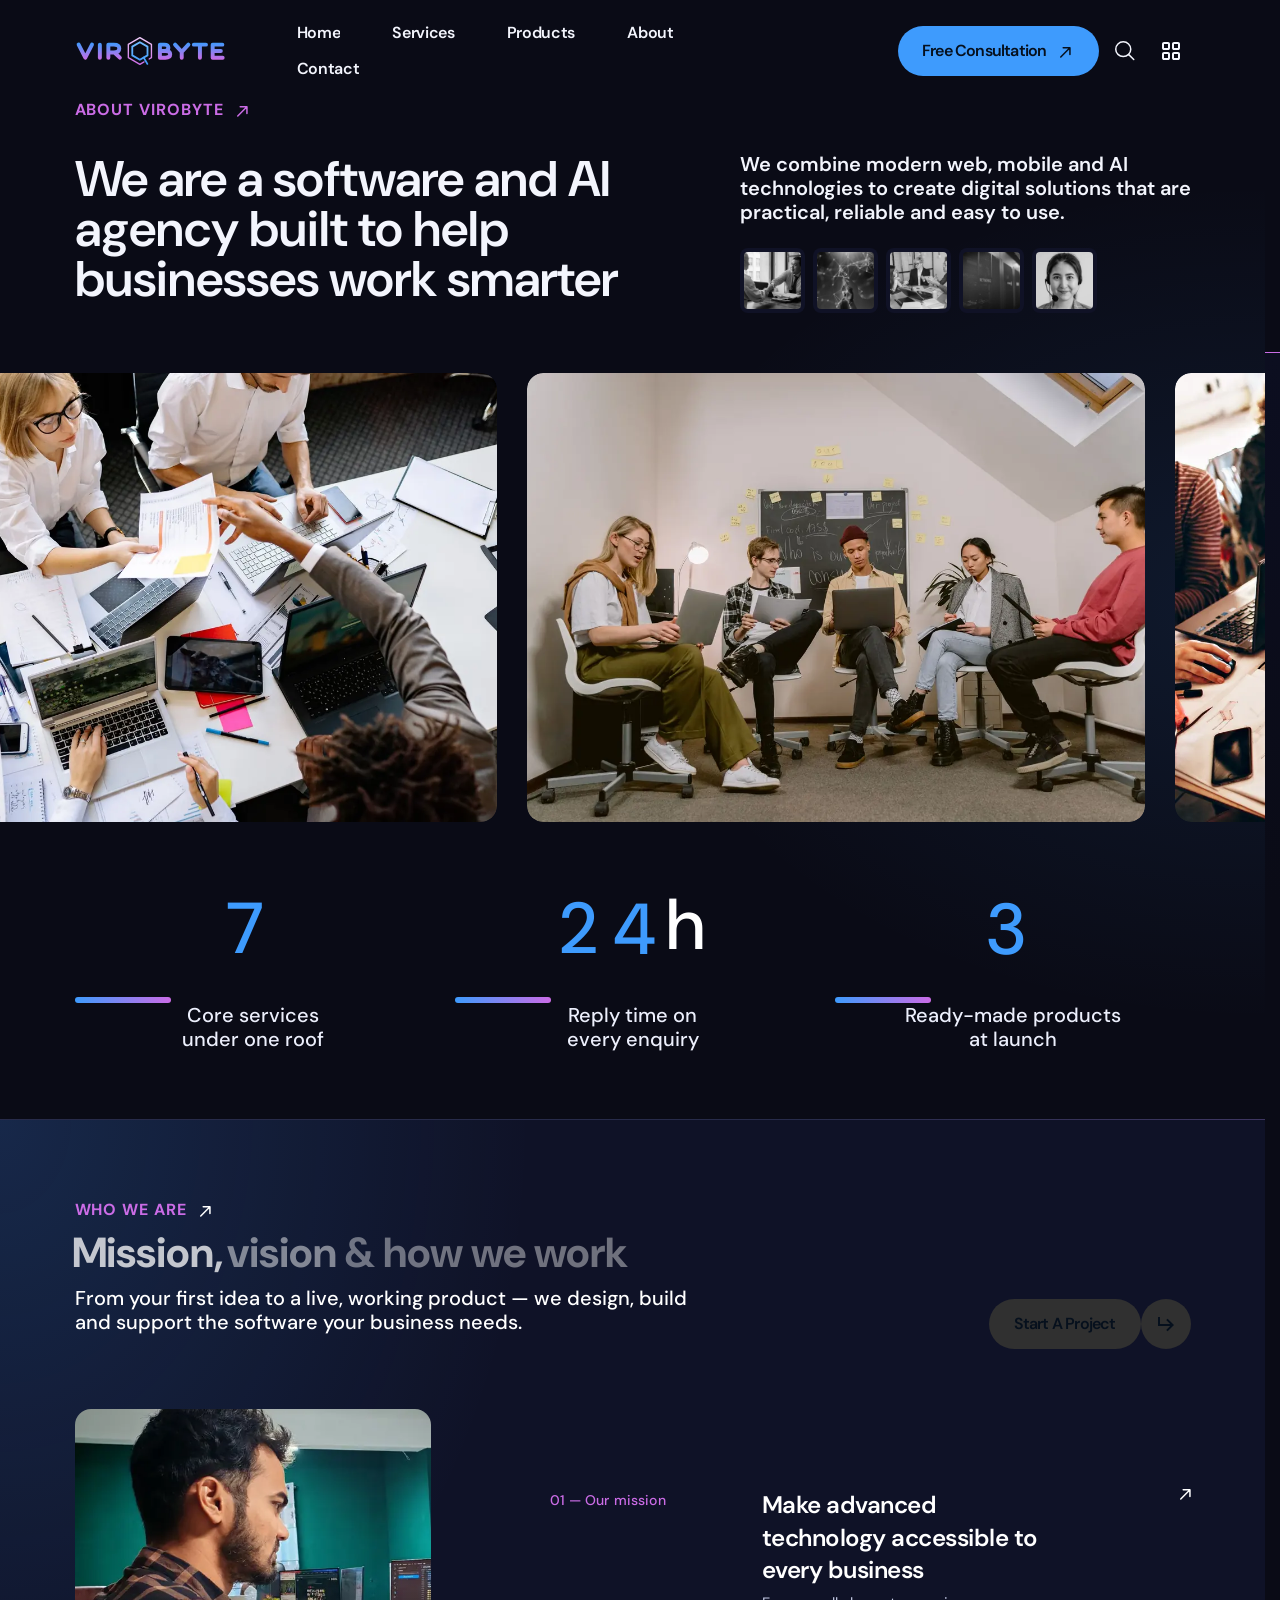
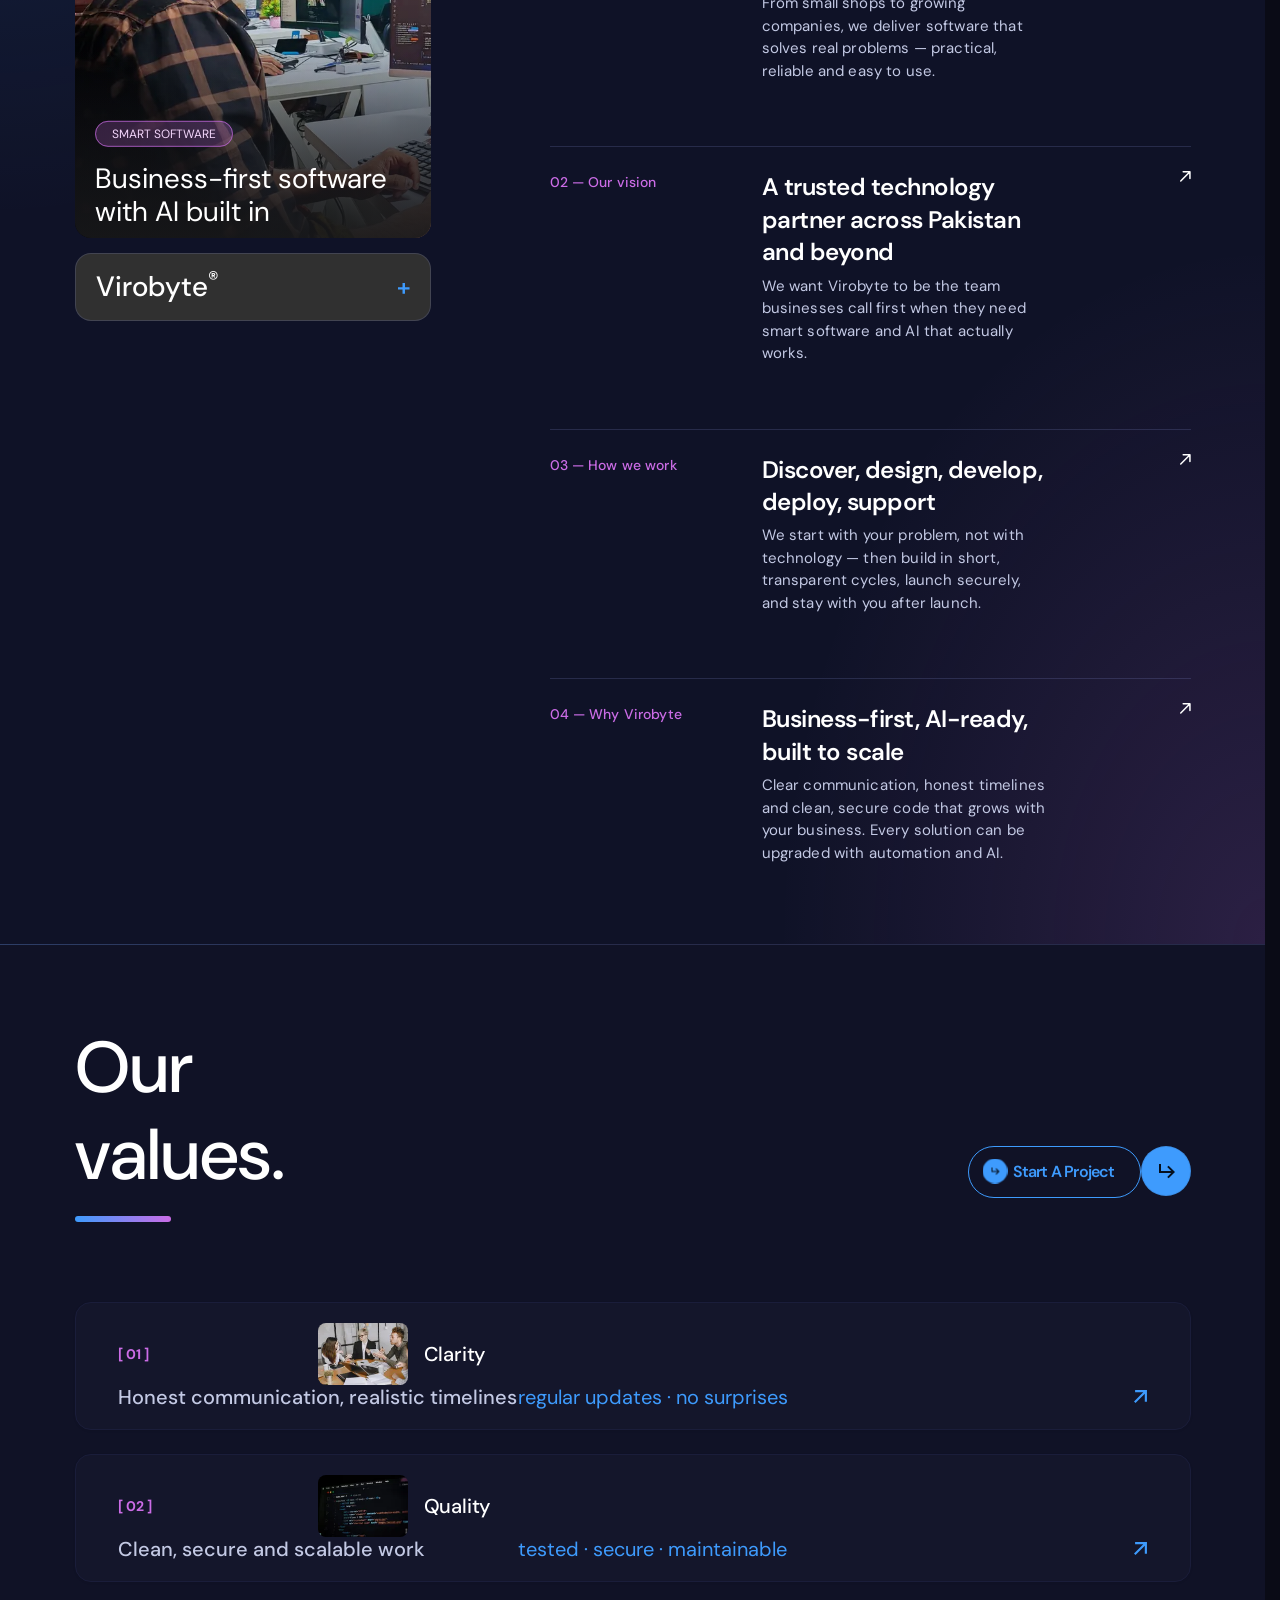
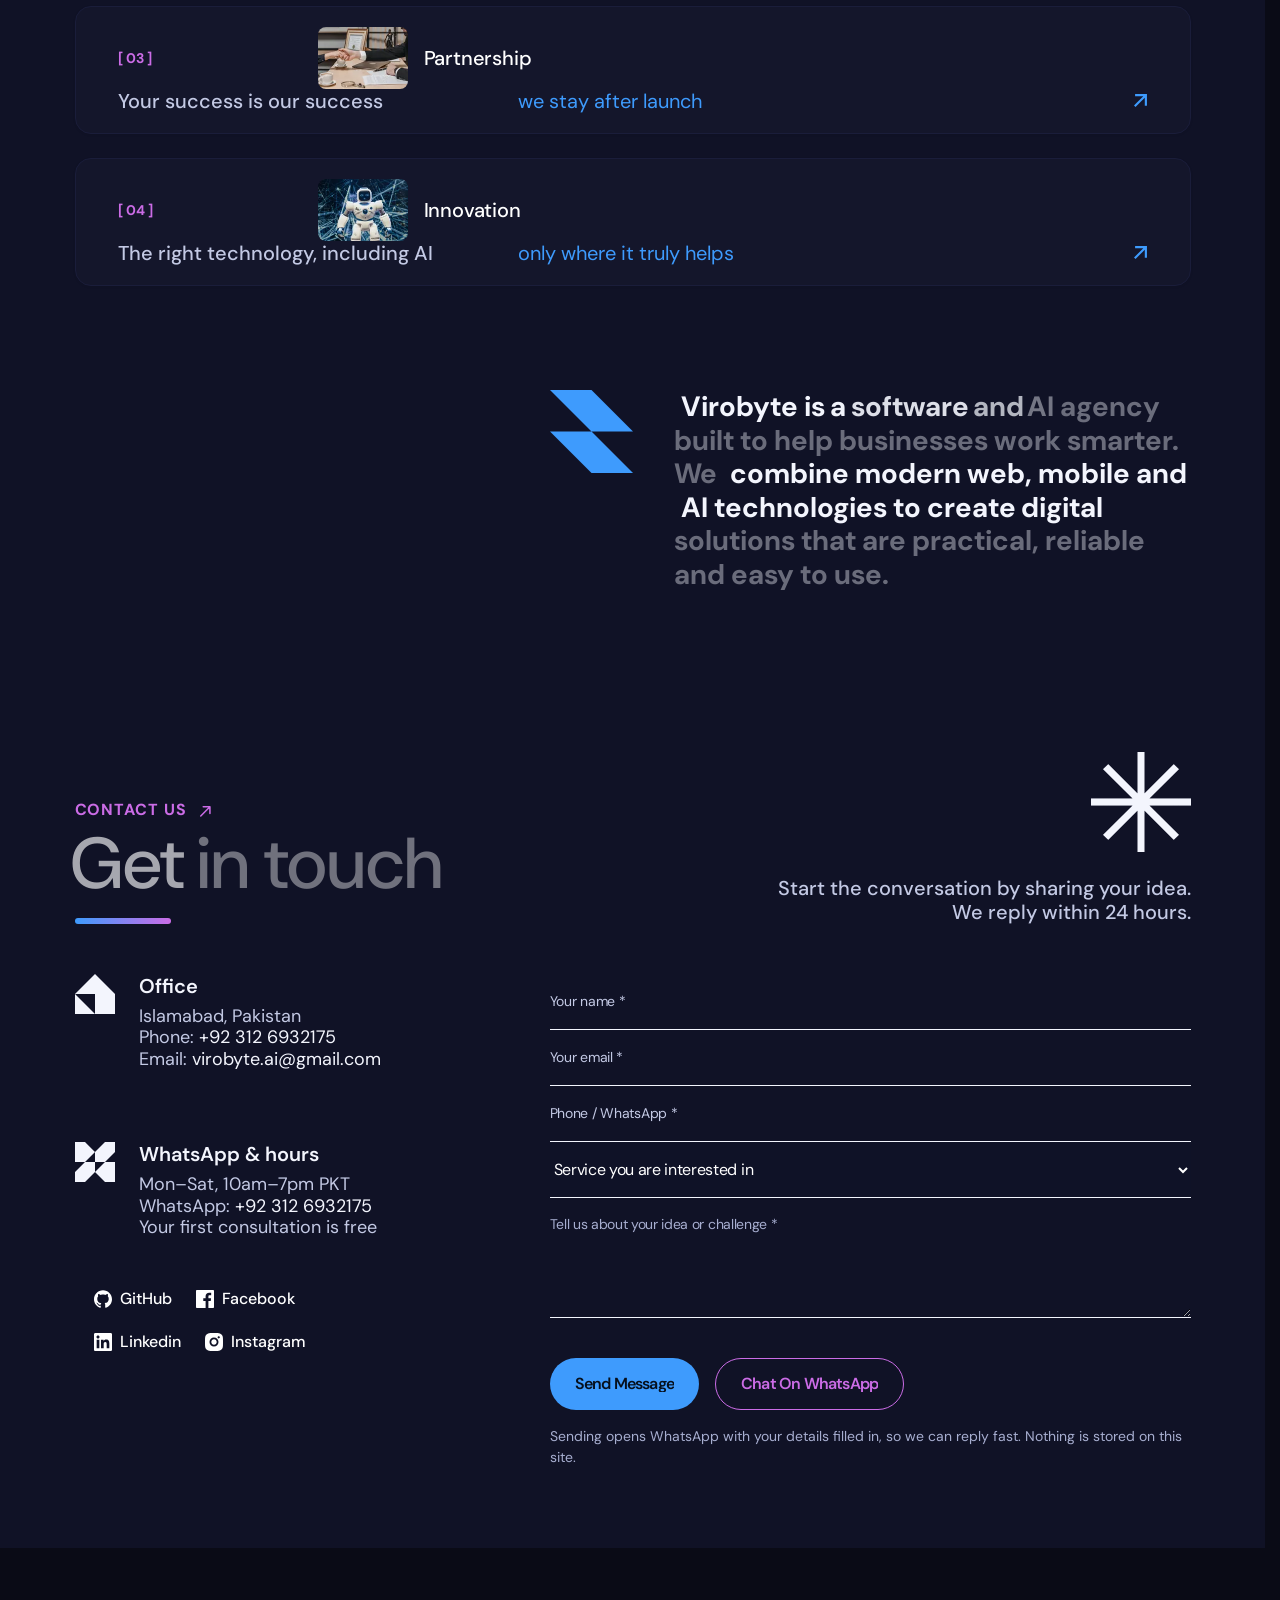
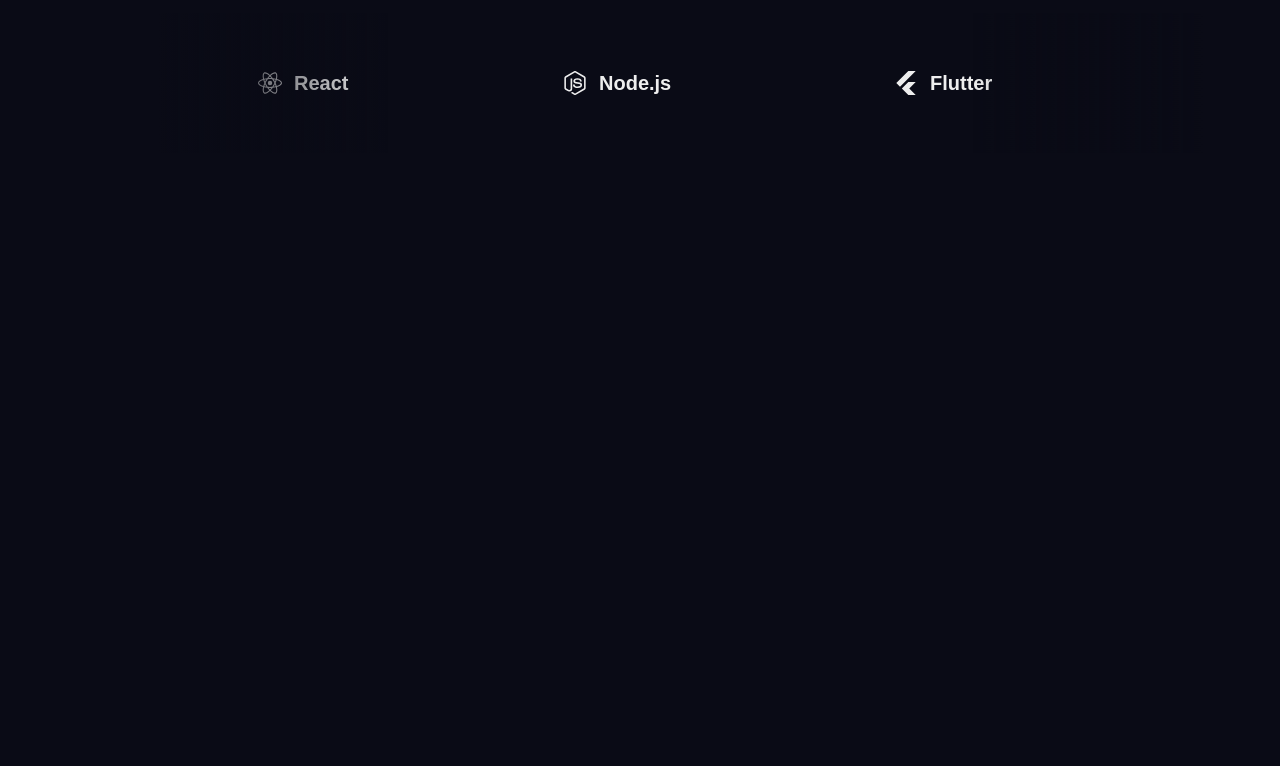
==== about.html @ e6afbc0a "Add About and Contact pages; fix mobile stack overlap, horizontal scroll, caching - About (mission, " ====
<!doctype html>
<html lang="en" data-bs-theme="dark" class="vb-loading">

<head>
    <!-- prettier-ignore -->
    <meta charset="UTF-8">
    <meta name="viewport" content="width=device-width, initial-scale=1.0">
    <meta http-equiv="x-ua-compatible" content="ie=edge">
    <meta name="theme-color" content="#0f0f0f">
    <meta name="color-scheme" content="dark">
    <meta name="description" content="Virobyte is a software and AI agency that helps businesses work smarter with web apps, mobile apps, AI agents and automation. Meet the company behind the code.">
    <title>About Virobyte | Software &amp; AI Agency in Pakistan</title>
    <!-- Favicon icon-->
    <link rel="shortcut icon" type="image/x-icon" href="assets/imgs/template/logo/virobyte-mark.svg">

    <link rel="preload" href="assets/fonts/dm-sans-latin.woff2" as="font" type="font/woff2" crossorigin>
    <link rel="preload" href="assets/imgs/template/logo/virobyte-mark.svg" as="image">
    <style>
        html{scrollbar-gutter:stable}
        html.vb-loading{overflow:hidden}
        #vb-preloader{position:fixed;inset:0;z-index:2147483000;display:flex;align-items:center;justify-content:center;background:#0a0b16;transition:opacity .6s ease,visibility .6s;animation:vbfail 0s linear 20s forwards}
        #vb-preloader.vb-pl-hide{opacity:0;visibility:hidden;pointer-events:none}
        .vb-pl-inner{display:flex;flex-direction:column;align-items:center;gap:28px;width:min(280px,70vw)}
        .vb-pl-inner img{width:96px;height:auto;animation:vbpl 1.6s ease-in-out infinite}
        .vb-pl-track{width:100%;height:4px;border-radius:4px;background:rgba(160,175,255,.18);overflow:hidden}
        #vb-pl-bar{display:block;height:100%;transform-origin:left;transform:scaleX(.04);background:linear-gradient(90deg,#3e9bfd,#cb6ce6);transition:transform .35s ease}
        @keyframes vbpl{0%,100%{opacity:.7;transform:scale(.96)}50%{opacity:1;transform:scale(1.04)}}
        @keyframes vbfail{to{opacity:0;visibility:hidden;pointer-events:none}}
        @media (prefers-reduced-motion:reduce){.vb-pl-inner img{animation:none}}
    </style>
    <!-- Libs CSS -->
    <link rel="stylesheet" href="assets/css/vendors/carouselTicker.css?v=5d57fa2409">
    <link rel="stylesheet" href="assets/css/vendors/bootstrap.min.css?v=d5a3c524ac">
    <link rel="stylesheet" href="assets/css/vendors/swiper-bundle.min.css?v=3a146c9531">
    <link rel="stylesheet" href="assets/css/vendors/nice-select.css?v=737fc6f583">
    <link rel="stylesheet" href="assets/css/vendors/font-awesome-pro.css?v=0e5b5107dd">
    <link rel="stylesheet" href="assets/css/vendors/magnific-popup.css?v=c03fe8704d">
    <link rel="stylesheet" href="assets/css/vendors/odometer.css?v=8253458e03">
    <link rel="stylesheet" href="assets/css/vendors/spacing.css?v=6e963cc92d">

    <!-- Main CSS -->
    <link rel="stylesheet" href="assets/css/main.css?v=6985c2633b">
</head>

<body class="at-magic-cursor">
    <div id="vb-preloader" role="status" aria-label="Loading Virobyte">
        <div class="vb-pl-inner">
            <img decoding="async" width="100" height="112" src="assets/imgs/template/logo/virobyte-mark.svg" alt="">
            <div class="vb-pl-track"><span id="vb-pl-bar"></span></div>
        </div>
    </div>
    <!-- prettier-ignore -->

    <!--search-form-start -->
    <div class="at-search-body-overlay"></div>
    <div class="at-search-form-toggle">
        <div class="container">
            <div class="row mb-60">
                <div class="col-lg-12">
                    <div class="at-search-top d-flex justify-content-between align-items-center">
                        <div class="at-header-logo at-search-logo">
                            <a href="index.html">
                                <img width="498" height="112" decoding="async" class="vb-logo" src="assets/imgs/template/logo/virobyte-logo.svg" alt="Virobyte">
                            </a>
                        </div>
                        <button class="at-search-close">
                            <i class="fa-light fa-xmark"></i>
                        </button>
                    </div>
                </div>
            </div>
            <div class="row justify-content-center">
                <div class="col-lg-12">
                    <div class="at-search-form">
                        <form action="#">
                            <div class="at-search-form-input">
                                <input type="text" placeholder="Find what you need…" required>
                                <span class="at-search-focus-border"></span>
                                <button class="at-search-form-btn at-btn" type="submit">
                                    <span>
                                        <span class="text-1">Search</span>
                                        <span class="text-2">Search</span>
                                    </span>
                                    <i class="icon-arrow-right">
                                        <svg xmlns="http://www.w3.org/2000/svg" width="14" height="12" viewBox="0 0 14 12" fill="none">
                                            <path d="M8.33333 1L13 5.66667M13 5.66667L8.33333 10.3333M13 5.66667H1" stroke="currentColor" stroke-width="2" stroke-linecap="round" stroke-linejoin="round" />
                                        </svg>
                                        <svg xmlns="http://www.w3.org/2000/svg" width="14" height="12" viewBox="0 0 14 12" fill="none">
                                            <path d="M8.33333 1L13 5.66667M13 5.66667L8.33333 10.3333M13 5.66667H1" stroke="currentColor" stroke-width="2" stroke-linecap="round" stroke-linejoin="round" />
                                        </svg>
                                    </i>
                                </button>
                            </div>
                        </form>
                    </div>
                </div>
                <div class="col-12">
                    <div class="at-categories">
                        <h3 class="at-categories-title">Popular searches</h3>
                        <ul class="at-categories-list">
                            <li><a href="#" class="at-categories-item">Web Development</a></li>
                            <li><a href="#" class="at-categories-item">Mobile Apps</a></li>
                            <li><a href="#" class="at-categories-item">AI Solutions</a></li>
                            <li><a href="#" class="at-categories-item">WhatsApp Automation</a></li>
                            <li><a href="#" class="at-categories-item">Business Automation</a></li>
                            <li><a href="#" class="at-categories-item">ERP & CRM</a></li>
                            <li><a href="#" class="at-categories-item">UI / UX Design</a></li>
                            <li><a href="#" class="at-categories-item">School Manager</a></li>
                            <li><a href="#" class="at-categories-item">POS & Inventory</a></li>
                            <li><a href="#" class="at-categories-item">Data Analytics</a></li>
                            <li><a href="#" class="at-categories-item">Maintenance & Support</a></li>
                            <li><a href="#" class="at-categories-item">Free Consultation</a></li>
                        </ul>
                    </div>
                </div>
            </div>
        </div>
    </div>
    <!-- search-form-end -->
    <header>

        <!-- header 2 area start -->
        <div class="at-header-area at-header-spacing header-transparent">
            <div class="container">
                <div class="row align-items-center">
                    <div class="col-xl-2 col-6">
                        <div class="at-header-logo">
                            <a href="index.html">
                                <img width="498" height="112" decoding="async" class="vb-logo" src="assets/imgs/template/logo/virobyte-logo.svg" alt="Virobyte">
                            </a>
                        </div>
                    </div>
                    <div class="col-xl-6 mx-auto d-none d-xl-flex justify-content-center">
                        <div class="at-main-menu d-inline-flex justify-content-center">
                            <nav class="at-mobile-menu-active">
                                <ul>
                                    <li><a href="index.html">Home</a></li>
                                    <li><a href="index.html#services">Services</a></li>
                                    <li><a href="index.html#products">Products</a></li>
                                    <li><a href="about.html">About</a></li>
                                    <li><a href="contact.html">Contact</a></li>
                                </ul>
                            </nav>
                        </div>
                    </div>
                    <div class="col-xl-4 col-6">
                        <div class="at-header-right gap-3 d-flex justify-content-end align-items-center">
                            <a class="at-btn px-4 d-none d-xl-inline-flex" href="contact.html">
                                <span>
                                    <span class="text-1 text-capitalize">Free Consultation</span>
                                    <span class="text-2 text-capitalize">Free Consultation</span>
                                </span>
                                <i>
                                    <svg width="11" height="11" viewBox="0 0 11 11" fill="none" xmlns="http://www.w3.org/2000/svg">
                                                <path d="M0.21967 9.40717C-0.0732232 9.70006 -0.0732232 10.1749 0.21967 10.4678C0.512563 10.7607 0.987437 10.7607 1.28033 10.4678L0.21967 9.40717ZM10.6875 0.75C10.6875 0.335786 10.3517 2.97145e-09 9.9375 1.50485e-07L3.1875 -2.70983e-07C2.77329 -2.70983e-07 2.4375 0.335786 2.4375 0.75C2.4375 1.16421 2.77329 1.5 3.1875 1.5H9.1875V7.5C9.1875 7.91421 9.52329 8.25 9.9375 8.25C10.3517 8.25 10.6875 7.91421 10.6875 7.5L10.6875 0.75ZM0.75 9.9375L1.28033 10.4678L10.4678 1.28033L9.9375 0.75L9.40717 0.21967L0.21967 9.40717L0.75 9.9375Z" fill="currentColor" />
                                            </svg>
                                    <svg width="11" height="11" viewBox="0 0 11 11" fill="none" xmlns="http://www.w3.org/2000/svg">
                                                <path d="M0.21967 9.40717C-0.0732232 9.70006 -0.0732232 10.1749 0.21967 10.4678C0.512563 10.7607 0.987437 10.7607 1.28033 10.4678L0.21967 9.40717ZM10.6875 0.75C10.6875 0.335786 10.3517 2.97145e-09 9.9375 1.50485e-07L3.1875 -2.70983e-07C2.77329 -2.70983e-07 2.4375 0.335786 2.4375 0.75C2.4375 1.16421 2.77329 1.5 3.1875 1.5H9.1875V7.5C9.1875 7.91421 9.52329 8.25 9.9375 8.25C10.3517 8.25 10.6875 7.91421 10.6875 7.5L10.6875 0.75ZM0.75 9.9375L1.28033 10.4678L10.4678 1.28033L9.9375 0.75L9.40717 0.21967L0.21967 9.40717L0.75 9.9375Z" fill="currentColor" />
                                            </svg>
                                </i>
                            </a>
                            <button class="at-header-search-btn at-search-click">
                                <svg width="20" height="20" viewBox="0 0 20 20" fill="none" xmlns="http://www.w3.org/2000/svg">
                                    <path d="M18.7508 18.5233L13.5538 13.392M13.5538 13.392C14.9604 12.0032 15.7506 10.1196 15.7506 8.15551C15.7506 6.19144 14.9604 4.30782 13.5538 2.91902C12.1472 1.53022 10.2395 0.75 8.25028 0.75C6.26108 0.75 4.35336 1.53022 2.94678 2.91902C1.54021 4.30782 0.75 6.19144 0.75 8.15551C0.75 10.1196 1.54021 12.0032 2.94678 13.392C4.35336 14.7808 6.26108 15.561 8.25028 15.561C10.2395 15.561 12.1472 14.7808 13.5538 13.392Z" stroke="currentColor" stroke-width="1.5" stroke-linecap="round" stroke-linejoin="round" />
                                </svg>
                            </button>
                            <button class="at-menu-bar at-header-sidebar-btn">
                                <svg xmlns="http://www.w3.org/2000/svg" width="18" height="18" viewBox="0 0 18 18" fill="none">
                                    <path d="M1 2C1 1.73478 1.10536 1.48043 1.29289 1.29289C1.48043 1.10536 1.73478 1 2 1H6C6.26522 1 6.51957 1.10536 6.70711 1.29289C6.89464 1.48043 7 1.73478 7 2V6C7 6.26522 6.89464 6.51957 6.70711 6.70711C6.51957 6.89464 6.26522 7 6 7H2C1.73478 7 1.48043 6.89464 1.29289 6.70711C1.10536 6.51957 1 6.26522 1 6V2ZM11 2C11 1.73478 11.1054 1.48043 11.2929 1.29289C11.4804 1.10536 11.7348 1 12 1H16C16.2652 1 16.5196 1.10536 16.7071 1.29289C16.8946 1.48043 17 1.73478 17 2V6C17 6.26522 16.8946 6.51957 16.7071 6.70711C16.5196 6.89464 16.2652 7 16 7H12C11.7348 7 11.4804 6.89464 11.2929 6.70711C11.1054 6.51957 11 6.26522 11 6V2ZM1 12C1 11.7348 1.10536 11.4804 1.29289 11.2929C1.48043 11.1054 1.73478 11 2 11H6C6.26522 11 6.51957 11.1054 6.70711 11.2929C6.89464 11.4804 7 11.7348 7 12V16C7 16.2652 6.89464 16.5196 6.70711 16.7071C6.51957 16.8946 6.26522 17 6 17H2C1.73478 17 1.48043 16.8946 1.29289 16.7071C1.10536 16.5196 1 16.2652 1 16V12ZM11 12C11 11.7348 11.1054 11.4804 11.2929 11.2929C11.4804 11.1054 11.7348 11 12 11H16C16.2652 11 16.5196 11.1054 16.7071 11.2929C16.8946 11.4804 17 11.7348 17 12V16C17 16.2652 16.8946 16.5196 16.7071 16.7071C16.5196 16.8946 16.2652 17 16 17H12C11.7348 17 11.4804 16.8946 11.2929 16.7071C11.1054 16.5196 11 16.2652 11 16V12Z" stroke="currentColor" stroke-width="2" stroke-linecap="round" stroke-linejoin="round" />
                                </svg>
                            </button>
                        </div>
                    </div>
                </div>
            </div>
        </div>
        <!-- header area end -->

        <!-- sticky-menu-area -->
        <button id="header-sticky" class="hamburger-open-btn hamburger-sticky-menu">
            <span>MENU</span>
            <span class="icon">

                <svg xmlns="http://www.w3.org/2000/svg" width="24" height="24" viewBox="0 0 24 24" fill="none">
                    <path d="M4 5C4 4.73478 4.10536 4.48043 4.29289 4.29289C4.48043 4.10536 4.73478 4 5 4H9C9.26522 4 9.51957 4.10536 9.70711 4.29289C9.89464 4.48043 10 4.73478 10 5V9C10 9.26522 9.89464 9.51957 9.70711 9.70711C9.51957 9.89464 9.26522 10 9 10H5C4.73478 10 4.48043 9.89464 4.29289 9.70711C4.10536 9.51957 4 9.26522 4 9V5ZM14 5C14 4.73478 14.1054 4.48043 14.2929 4.29289C14.4804 4.10536 14.7348 4 15 4H19C19.2652 4 19.5196 4.10536 19.7071 4.29289C19.8946 4.48043 20 4.73478 20 5V9C20 9.26522 19.8946 9.51957 19.7071 9.70711C19.5196 9.89464 19.2652 10 19 10H15C14.7348 10 14.4804 9.89464 14.2929 9.70711C14.1054 9.51957 14 9.26522 14 9V5ZM4 15C4 14.7348 4.10536 14.4804 4.29289 14.2929C4.48043 14.1054 4.73478 14 5 14H9C9.26522 14 9.51957 14.1054 9.70711 14.2929C9.89464 14.4804 10 14.7348 10 15V19C10 19.2652 9.89464 19.5196 9.70711 19.7071C9.51957 19.8946 9.26522 20 9 20H5C4.73478 20 4.48043 19.8946 4.29289 19.7071C4.10536 19.5196 4 19.2652 4 19V15ZM14 15C14 14.7348 14.1054 14.4804 14.2929 14.2929C14.4804 14.1054 14.7348 14 15 14H19C19.2652 14 19.5196 14.1054 19.7071 14.2929C19.8946 14.4804 20 14.7348 20 15V19C20 19.2652 19.8946 19.5196 19.7071 19.7071C19.5196 19.8946 19.2652 20 19 20H15C14.7348 20 14.4804 19.8946 14.2929 19.7071C14.1054 19.5196 14 19.2652 14 19V15Z" stroke="currentColor" stroke-width="2" stroke-linecap="round" stroke-linejoin="round" />
                </svg>
            </span>
        </button>
        <!-- sticky-menu-end -->

    </header>
    <!-- at-offcanvus-area-start -->
    <div class="at-offcanvas-area">
        <div class="at-offcanvas">
            <div class="at-offcanvas-top d-flex align-items-center justify-content-between">
                <div class="at-offcanvas-logo">
                    <a href="index.html">
                        <img width="498" height="112" decoding="async" class="vb-logo" src="assets/imgs/template/logo/virobyte-logo.svg" alt="Virobyte">
                    </a>
                </div>
                <div class="at-offcanvas-close-btn">
                    <button class="close-btn">
                        <svg width="37" height="38" viewBox="0 0 37 38" fill="none" xmlns="http://www.w3.org/2000/svg">
                            <path d="M9.19141 9.80762L27.5762 28.1924" stroke="currentColor" stroke-width="1.5" stroke-linecap="round" stroke-linejoin="round" />
                            <path d="M9.19141 28.1924L27.5762 9.80761" stroke="currentColor" stroke-width="1.5" stroke-linecap="round" stroke-linejoin="round" />
                        </svg>
                    </button>
                </div>
            </div>
            <div class="at-offcanvas-content d-none d-xl-block">
                <h3 class="at-offcanvas-title">Hello!</h3>
                <p class="fz-font-lg">Smart software. Real results. We build web apps, mobile apps, WhatsApp automation and AI agents that help your business grow.</p>
            </div>
            <div class="at-offcanvas-menu d-xl-none pb-50">
                <nav></nav>
            </div>
            <div class="at-offcanvas-gallery d-none d-xl-block">
                <div class="sec-2-home-5__avatars-row d-flex gap-2">
                    <div class="sec-2-home-5__avatar-sm at-offcanvas-gallery-img">
                        <img width="300" height="300" decoding="async" class="img-cover" src="assets/imgs/vb/why-1.webp" alt="Virobyte">
                    </div>
                    <div class="sec-2-home-5__avatar-sm at-offcanvas-gallery-img">
                        <img width="300" height="300" decoding="async" class="img-cover" src="assets/imgs/vb/why-2.webp" alt="Virobyte">
                    </div>
                    <div class="sec-2-home-5__avatar-sm at-offcanvas-gallery-img">
                        <img width="300" height="300" decoding="async" class="img-cover" src="assets/imgs/vb/why-3.webp" alt="Virobyte">
                    </div>
                    <div class="sec-2-home-5__avatar-sm at-offcanvas-gallery-img">
                        <img width="300" height="300" decoding="async" class="img-cover" src="assets/imgs/vb/why-4.webp" alt="Virobyte">
                    </div>
                    <div class="sec-2-home-5__avatar-sm at-offcanvas-gallery-img">
                        <img width="300" height="300" decoding="async" class="img-cover" src="assets/imgs/vb/why-5.webp" alt="Virobyte">
                    </div>
                </div>
            </div>
            <div class="at-offcanvas-contact">
                <h4 class="h5 at-offcanvas-title sm">Get in touch</h4>
                <ul>
                    <li><a class="fz-font-lg" href="tel:+923126932175">+92 312 6932175</a></li>
                    <li><a class="fz-font-lg" href="mailto:virobyte.ai@gmail.com">virobyte.ai@gmail.com</a></li>
                    <li>
                        <a class="fz-font-lg" href="#">
                            Islamabad, Pakistan
                        </a>
                    </li>
                </ul>
            </div>
            <div class="at-offcanvas-social">
                <h3 class="at-offcanvas-title sm">Follow Us</h3>
                <ul class="at-offcanvas-social__grid">
                    <li>
                        <a href="#" class="at-offcanvas-social__link" aria-label="GitHub">
                            <svg xmlns="http://www.w3.org/2000/svg" width="18" height="18" viewBox="0 0 24 24" fill="none" aria-hidden="true">
                                <path d="M12 .297c-6.63 0-12 5.373-12 12 0 5.303 3.438 9.8 8.205 11.385.6.113.82-.258.82-.577 0-.285-.01-1.04-.015-2.04-3.338.724-4.042-1.61-4.042-1.61C4.422 18.07 3.633 17.7 3.633 17.7c-1.087-.744.084-.729.084-.729 1.205.084 1.838 1.236 1.838 1.236 1.07 1.835 2.809 1.305 3.495.998.108-.776.417-1.305.76-1.605-2.665-.3-5.466-1.332-5.466-5.93 0-1.31.465-2.38 1.235-3.22-.135-.303-.54-1.523.105-3.176 0 0 1.005-.322 3.3 1.23.96-.267 1.98-.399 3-.405 1.02.006 2.04.138 3 .405 2.28-1.552 3.285-1.23 3.285-1.23.645 1.653.24 2.873.12 3.176.765.84 1.23 1.91 1.23 3.22 0 4.61-2.805 5.625-5.475 5.92.42.36.81 1.096.81 2.22 0 1.606-.015 2.896-.015 3.286 0 .315.21.69.825.57C20.565 22.092 24 17.592 24 12.297c0-6.627-5.373-12-12-12" fill="currentColor" />
                            </svg>
                            <span>GitHub</span>
                        </a>
                    </li>
                    <li>
                        <a href="#" class="at-offcanvas-social__link" aria-label="Facebook">
                            <svg xmlns="http://www.w3.org/2000/svg" width="18" height="18" viewBox="0 0 18 18" fill="none" aria-hidden="true">
                                <path d="M12.4024 18V11.0344H14.7347L15.0838 8.3265H12.4024V6.59765C12.4024 5.81364 12.62 5.27934 13.7443 5.27934L15.1783 5.27867V2.85676C14.9302 2.82382 14.0791 2.75006 13.0888 2.75006C11.0213 2.75006 9.606 4.01198 9.606 6.32952V8.3265H7.2677V11.0344H9.606V18H1C0.44772 18 0 17.5523 0 17V1C0 0.44772 0.44772 0 1 0H17C17.5523 0 18 0.44772 18 1V17C18 17.5523 17.5523 18 17 18H12.4024Z" fill="currentColor" />
                            </svg>
                            <span>Facebook</span>
                        </a>
                    </li>
                    <li>
                        <a href="#" class="at-offcanvas-social__link" aria-label="LinkedIn">
                            <svg xmlns="http://www.w3.org/2000/svg" width="18" height="18" viewBox="0 0 18 18" fill="none" aria-hidden="true">
                                <path d="M15.3352 15.339H12.6697V11.1622C12.6697 10.1662 12.6495 8.8845 11.2807 8.8845C9.89102 8.8845 9.67872 9.9683 9.67872 11.0887V15.339H7.01322V6.75H9.57372V7.9207H9.60822C9.96602 7.2457 10.836 6.53325 12.1357 6.53325C14.8365 6.53325 15.336 8.3108 15.336 10.6245L15.3352 15.339ZM4.00275 5.57475C3.14475 5.57475 2.4555 4.88025 2.4555 4.026C2.4555 3.1725 3.1455 2.47875 4.00275 2.47875C4.85775 2.47875 5.55075 3.1725 5.55075 4.026C5.55075 4.88025 4.857 5.57475 4.00275 5.57475ZM5.33925 15.339H2.66625V6.75H5.33925V15.339ZM16.6687 0H1.32825C0.594 0 0 0.5805 0 1.29675V16.7033C0 17.4202 0.594 18 1.32825 18H16.6665C17.4 18 18 17.4202 18 16.7033V1.29675C18 0.5805 17.4 0 16.6665 0H16.6687Z" fill="currentColor" />
                            </svg>
                            <span>Linkedin</span>
                        </a>
                    </li>
                    <li>
                        <a href="#" class="at-offcanvas-social__link" aria-label="Instagram">
                            <svg xmlns="http://www.w3.org/2000/svg" width="18" height="18" viewBox="0 0 18 18" fill="none" aria-hidden="true">
                                <path d="M9.92475 0C10.9376 0.00167406 11.4509 0.00703828 11.8945 0.0202418L12.0692 0.025948C12.2709 0.0331213 12.47 0.0421215 12.7101 0.0533719C13.6678 0.0976265 14.3211 0.249129 14.8949 0.471887C15.4881 0.700648 15.9892 1.00966 16.4894 1.50993C16.9889 2.0102 17.298 2.51271 17.5275 3.10448C17.7494 3.67751 17.901 4.33153 17.946 5.28931C17.9567 5.52933 17.9653 5.72841 17.9725 5.93024L17.9781 6.10492C17.9913 6.5484 17.9973 7.06177 17.9992 8.07471L17.9999 8.74577C18 8.82777 18 8.91237 18 8.99967L17.9999 9.25357L17.9994 9.92472C17.9977 10.9376 17.9923 11.451 17.9791 11.8944L17.9734 12.0691C17.9662 12.271 17.9572 12.4701 17.946 12.7101C17.9017 13.6679 17.7494 14.3211 17.5275 14.8949C17.2987 15.4882 16.9889 15.9892 16.4894 16.4895C15.9892 16.989 15.4859 17.298 14.8949 17.5275C14.3211 17.7495 13.6678 17.901 12.7101 17.946C12.47 17.9567 12.2709 17.9654 12.0692 17.9725L11.8945 17.9781C11.4509 17.9914 10.9376 17.9973 9.92475 17.9993L9.25359 18C9.1716 18 9.087 18 8.99969 18H8.7458L8.07464 17.9994C7.06175 17.9977 6.54839 17.9924 6.1049 17.9791L5.93022 17.9734C5.72839 17.9662 5.5293 17.9572 5.2893 17.946C4.33151 17.9018 3.67899 17.7495 3.10448 17.5275C2.51195 17.2988 2.01018 16.989 1.50992 16.4895C1.00965 15.9892 0.701394 15.4859 0.471886 14.8949C0.249129 14.3211 0.0983735 13.6679 0.053372 12.7101C0.0426796 12.4701 0.0339582 12.271 0.026893 12.0691L0.0212318 11.8944C0.00806435 11.451 0.00206123 10.9376 0.000117163 9.92472L0 8.07471C0.00167406 7.06177 0.00702925 6.5484 0.0202327 6.10492L0.0259479 5.93024C0.0331212 5.72841 0.0421216 5.52933 0.053372 5.28931C0.0976175 4.33078 0.249129 3.67825 0.471886 3.10448C0.700638 2.51196 1.00965 2.0102 1.50992 1.50993C2.01018 1.00966 2.51271 0.701396 3.10448 0.471887C3.67825 0.249129 4.33077 0.0983735 5.2893 0.0533719C5.5293 0.0426885 5.72839 0.0339673 5.93022 0.026902L6.1049 0.0212407C6.54839 0.00806417 7.06175 0.00206102 8.07464 0.000116949L9.92475 0ZM8.99969 4.49953C6.51298 4.49953 4.49952 6.51518 4.49952 8.99967C4.49952 11.4864 6.51517 13.4998 8.99969 13.4998C11.4864 13.4998 13.4998 11.4842 13.4998 8.99967C13.4998 6.513 11.4841 4.49953 8.99969 4.49953ZM8.99969 6.2996C10.491 6.2996 11.6998 7.50805 11.6998 8.99967C11.6998 10.4909 10.4913 11.6998 8.99969 11.6998C7.50843 11.6998 6.29958 10.4914 6.29958 8.99967C6.29958 7.50841 7.50798 6.2996 8.99969 6.2996ZM13.7249 3.14949C13.1045 3.14949 12.5998 3.65342 12.5998 4.27376C12.5998 4.89411 13.1037 5.39882 13.7249 5.39882C14.3452 5.39882 14.8499 4.89489 14.8499 4.27376C14.8499 3.65342 14.3443 3.14871 13.7249 3.14949Z" fill="currentColor" />
                            </svg>
                            <span>Instagram</span>
                        </a>
                    </li>
                </ul>
            </div>
        </div>
    </div>
    <div class="body-overlay"></div>
    <!-- at-offcanvus-area-end -->

    <!-- offcanvas 2 start -->
    <div class="at-offcanvas-2-area">
        <div class="offcanvas-bg"></div>
        <div class="at-offcanvas-2-wrapper offcanvas-menu">
            <div class="at-offcanvas-2-left">
                <div class="at-header-logo d-flex justify-content-between align-items-center mb-50">
                    <a href="index.html">
                        <img width="498" height="112" decoding="async" class="vb-logo" src="assets/imgs/template/logo/virobyte-logo.svg" alt="Virobyte">
                    </a>
                    <span class="hamburger-close-btn">
                        <svg width="37" height="38" viewBox="0 0 37 38" fill="none" xmlns="http://www.w3.org/2000/svg">
                            <path d="M9.19141 9.80762L27.5762 28.1924" stroke="currentColor" stroke-width="1.5" stroke-linecap="round" stroke-linejoin="round" />
                            <path d="M9.19141 28.1924L27.5762 9.80761" stroke="currentColor" stroke-width="1.5" stroke-linecap="round" stroke-linejoin="round" />
                        </svg>
                    </span>
                </div>
                <div class="at-offcanvas-menu counter-row">
                    <nav></nav>
                </div>
                <div class="at-offcanvas-social">
                    <ul class="at-offcanvas-social__grid">
                        <li>
                        <a href="#" class="at-offcanvas-social__link" aria-label="GitHub">
                            <svg xmlns="http://www.w3.org/2000/svg" width="18" height="18" viewBox="0 0 24 24" fill="none" aria-hidden="true">
                                <path d="M12 .297c-6.63 0-12 5.373-12 12 0 5.303 3.438 9.8 8.205 11.385.6.113.82-.258.82-.577 0-.285-.01-1.04-.015-2.04-3.338.724-4.042-1.61-4.042-1.61C4.422 18.07 3.633 17.7 3.633 17.7c-1.087-.744.084-.729.084-.729 1.205.084 1.838 1.236 1.838 1.236 1.07 1.835 2.809 1.305 3.495.998.108-.776.417-1.305.76-1.605-2.665-.3-5.466-1.332-5.466-5.93 0-1.31.465-2.38 1.235-3.22-.135-.303-.54-1.523.105-3.176 0 0 1.005-.322 3.3 1.23.96-.267 1.98-.399 3-.405 1.02.006 2.04.138 3 .405 2.28-1.552 3.285-1.23 3.285-1.23.645 1.653.24 2.873.12 3.176.765.84 1.23 1.91 1.23 3.22 0 4.61-2.805 5.625-5.475 5.92.42.36.81 1.096.81 2.22 0 1.606-.015 2.896-.015 3.286 0 .315.21.69.825.57C20.565 22.092 24 17.592 24 12.297c0-6.627-5.373-12-12-12" fill="currentColor" />
                            </svg>
                            <span>GitHub</span>
                        </a>
                    </li>
                        <li>
                            <a href="#" class="at-offcanvas-social__link" aria-label="Facebook">
                                <svg xmlns="http://www.w3.org/2000/svg" width="18" height="18" viewBox="0 0 18 18" fill="none" aria-hidden="true">
                                    <path d="M12.4024 18V11.0344H14.7347L15.0838 8.3265H12.4024V6.59765C12.4024 5.81364 12.62 5.27934 13.7443 5.27934L15.1783 5.27867V2.85676C14.9302 2.82382 14.0791 2.75006 13.0888 2.75006C11.0213 2.75006 9.606 4.01198 9.606 6.32952V8.3265H7.2677V11.0344H9.606V18H1C0.44772 18 0 17.5523 0 17V1C0 0.44772 0.44772 0 1 0H17C17.5523 0 18 0.44772 18 1V17C18 17.5523 17.5523 18 17 18H12.4024Z" fill="currentColor" />
                                </svg>
                                <span>Facebook</span>
                            </a>
                        </li>
                        <li>
                            <a href="#" class="at-offcanvas-social__link" aria-label="LinkedIn">
                                <svg xmlns="http://www.w3.org/2000/svg" width="18" height="18" viewBox="0 0 18 18" fill="none" aria-hidden="true">
                                    <path d="M15.3352 15.339H12.6697V11.1622C12.6697 10.1662 12.6495 8.8845 11.2807 8.8845C9.89102 8.8845 9.67872 9.9683 9.67872 11.0887V15.339H7.01322V6.75H9.57372V7.9207H9.60822C9.96602 7.2457 10.836 6.53325 12.1357 6.53325C14.8365 6.53325 15.336 8.3108 15.336 10.6245L15.3352 15.339ZM4.00275 5.57475C3.14475 5.57475 2.4555 4.88025 2.4555 4.026C2.4555 3.1725 3.1455 2.47875 4.00275 2.47875C4.85775 2.47875 5.55075 3.1725 5.55075 4.026C5.55075 4.88025 4.857 5.57475 4.00275 5.57475ZM5.33925 15.339H2.66625V6.75H5.33925V15.339ZM16.6687 0H1.32825C0.594 0 0 0.5805 0 1.29675V16.7033C0 17.4202 0.594 18 1.32825 18H16.6665C17.4 18 18 17.4202 18 16.7033V1.29675C18 0.5805 17.4 0 16.6665 0H16.6687Z" fill="currentColor" />
                                </svg>
                                <span>Linkedin</span>
                            </a>
                        </li>
                        <li>
                            <a href="#" class="at-offcanvas-social__link" aria-label="Instagram">
                                <svg xmlns="http://www.w3.org/2000/svg" width="18" height="18" viewBox="0 0 18 18" fill="none" aria-hidden="true">
                                    <path d="M9.92475 0C10.9376 0.00167406 11.4509 0.00703828 11.8945 0.0202418L12.0692 0.025948C12.2709 0.0331213 12.47 0.0421215 12.7101 0.0533719C13.6678 0.0976265 14.3211 0.249129 14.8949 0.471887C15.4881 0.700648 15.9892 1.00966 16.4894 1.50993C16.9889 2.0102 17.298 2.51271 17.5275 3.10448C17.7494 3.67751 17.901 4.33153 17.946 5.28931C17.9567 5.52933 17.9653 5.72841 17.9725 5.93024L17.9781 6.10492C17.9913 6.5484 17.9973 7.06177 17.9992 8.07471L17.9999 8.74577C18 8.82777 18 8.91237 18 8.99967L17.9999 9.25357L17.9994 9.92472C17.9977 10.9376 17.9923 11.451 17.9791 11.8944L17.9734 12.0691C17.9662 12.271 17.9572 12.4701 17.946 12.7101C17.9017 13.6679 17.7494 14.3211 17.5275 14.8949C17.2987 15.4882 16.9889 15.9892 16.4894 16.4895C15.9892 16.989 15.4859 17.298 14.8949 17.5275C14.3211 17.7495 13.6678 17.901 12.7101 17.946C12.47 17.9567 12.2709 17.9654 12.0692 17.9725L11.8945 17.9781C11.4509 17.9914 10.9376 17.9973 9.92475 17.9993L9.25359 18C9.1716 18 9.087 18 8.99969 18H8.7458L8.07464 17.9994C7.06175 17.9977 6.54839 17.9924 6.1049 17.9791L5.93022 17.9734C5.72839 17.9662 5.5293 17.9572 5.2893 17.946C4.33151 17.9018 3.67899 17.7495 3.10448 17.5275C2.51195 17.2988 2.01018 16.989 1.50992 16.4895C1.00965 15.9892 0.701394 15.4859 0.471886 14.8949C0.249129 14.3211 0.0983735 13.6679 0.053372 12.7101C0.0426796 12.4701 0.0339582 12.271 0.026893 12.0691L0.0212318 11.8944C0.00806435 11.451 0.00206123 10.9376 0.000117163 9.92472L0 8.07471C0.00167406 7.06177 0.00702925 6.5484 0.0202327 6.10492L0.0259479 5.93024C0.0331212 5.72841 0.0421216 5.52933 0.053372 5.28931C0.0976175 4.33078 0.249129 3.67825 0.471886 3.10448C0.700638 2.51196 1.00965 2.0102 1.50992 1.50993C2.01018 1.00966 2.51271 0.701396 3.10448 0.471887C3.67825 0.249129 4.33077 0.0983735 5.2893 0.0533719C5.5293 0.0426885 5.72839 0.0339673 5.93022 0.026902L6.1049 0.0212407C6.54839 0.00806417 7.06175 0.00206102 8.07464 0.000116949L9.92475 0ZM8.99969 4.49953C6.51298 4.49953 4.49952 6.51518 4.49952 8.99967C4.49952 11.4864 6.51517 13.4998 8.99969 13.4998C11.4864 13.4998 13.4998 11.4842 13.4998 8.99967C13.4998 6.513 11.4841 4.49953 8.99969 4.49953ZM8.99969 6.2996C10.491 6.2996 11.6998 7.50805 11.6998 8.99967C11.6998 10.4909 10.4913 11.6998 8.99969 11.6998C7.50843 11.6998 6.29958 10.4914 6.29958 8.99967C6.29958 7.50841 7.50798 6.2996 8.99969 6.2996ZM13.7249 3.14949C13.1045 3.14949 12.5998 3.65342 12.5998 4.27376C12.5998 4.89411 13.1037 5.39882 13.7249 5.39882C14.3452 5.39882 14.8499 4.89489 14.8499 4.27376C14.8499 3.65342 14.3443 3.14871 13.7249 3.14949Z" fill="currentColor" />
                                </svg>
                                <span>Instagram</span>
                            </a>
                        </li>
                    </ul>
                </div>
                <span class="hamburger-close-btn hamburger-mobile-close-btn d-md-none">CLOSE</span>
            </div>
        </div>
    </div>
    <!-- offcanvas 2 end -->
    <div class="px-blur-bottom"></div>
    <!-- Begin magic cursor -->
    <div id="magic-cursor" class="cursor-black-bg">
        <div id="ball"></div>
    </div>
    <!-- End magic cursor -->
    <div id="smooth-wrapper">
        <div id="smooth-content" class="z-index-3">
            <main class="bg-neutral-0">
                <!-- About section 1 -->
                <div class="sec-1-about pt-150 overflow-hidden">
                    <div class="container pb-100">
                        <div class="row align-items-center g-4">
                            <div class="col-12">
                                <span class="at-btn common-black bg-transparent mb-10 rounded-0 p-0">
                                    <span class="text-uppercase">
                                        <span class="text-1">About Virobyte</span>
                                        <span class="text-2">About Virobyte</span>
                                    </span>
                                    <i>
                                        <svg width="11" height="11" viewBox="0 0 11 11" fill="none" xmlns="http://www.w3.org/2000/svg">
                                            <path d="M0.21967 9.40717C-0.0732232 9.70006 -0.0732232 10.1749 0.21967 10.4678C0.512563 10.7607 0.987437 10.7607 1.28033 10.4678L0.21967 9.40717ZM10.6875 0.75C10.6875 0.335786 10.3517 2.97145e-09 9.9375 1.50485e-07L3.1875 -2.70983e-07C2.77329 -2.70983e-07 2.4375 0.335786 2.4375 0.75C2.4375 1.16421 2.77329 1.5 3.1875 1.5H9.1875V7.5C9.1875 7.91421 9.52329 8.25 9.9375 8.25C10.3517 8.25 10.6875 7.91421 10.6875 7.5L10.6875 0.75ZM0.75 9.9375L1.28033 10.4678L10.4678 1.28033L9.9375 0.75L9.40717 0.21967L0.21967 9.40717L0.75 9.9375Z" fill="currentColor"></path>
                                        </svg>
                                        <svg width="11" height="11" viewBox="0 0 11 11" fill="none" xmlns="http://www.w3.org/2000/svg">
                                            <path d="M0.21967 9.40717C-0.0732232 9.70006 -0.0732232 10.1749 0.21967 10.4678C0.512563 10.7607 0.987437 10.7607 1.28033 10.4678L0.21967 9.40717ZM10.6875 0.75C10.6875 0.335786 10.3517 2.97145e-09 9.9375 1.50485e-07L3.1875 -2.70983e-07C2.77329 -2.70983e-07 2.4375 0.335786 2.4375 0.75C2.4375 1.16421 2.77329 1.5 3.1875 1.5H9.1875V7.5C9.1875 7.91421 9.52329 8.25 9.9375 8.25C10.3517 8.25 10.6875 7.91421 10.6875 7.5L10.6875 0.75ZM0.75 9.9375L1.28033 10.4678L10.4678 1.28033L9.9375 0.75L9.40717 0.21967L0.21967 9.40717L0.75 9.9375Z" fill="currentColor"></path>
                                        </svg>
                                    </i>
                                </span>
                            </div>
                            <div class="col-lg-7 h-100">
                                <h2 class="section-title fw-600 lh-1 reveal-text">We are a software and AI agency built to help businesses work smarter</h2>
                            </div>
                            <div class="col-lg-5 ms-auto">
                                <h3 class="h6 mb-4 fw-600">We combine modern web, mobile and AI technologies to create digital solutions that are practical, reliable and easy to use.</h3>
                                <div class="sec-2-home-5__avatars-row d-flex gap-2">
                                    <div class="sec-2-home-5__avatar-sm at-offcanvas-gallery-img">
                                        <img width="300" height="300" decoding="async" class="img-cover" src="assets/imgs/vb/why-1.webp" alt="Virobyte">
                                    </div>
                                    <div class="sec-2-home-5__avatar-sm at-offcanvas-gallery-img">
                                        <img width="300" height="300" decoding="async" class="img-cover" src="assets/imgs/vb/why-2.webp" alt="Virobyte">
                                    </div>
                                    <div class="sec-2-home-5__avatar-sm at-offcanvas-gallery-img">
                                        <img width="300" height="300" decoding="async" class="img-cover" src="assets/imgs/vb/why-3.webp" alt="Virobyte">
                                    </div>
                                    <div class="sec-2-home-5__avatar-sm at-offcanvas-gallery-img">
                                        <img width="300" height="300" decoding="async" class="img-cover" src="assets/imgs/vb/why-4.webp" alt="Virobyte">
                                    </div>
                                    <div class="sec-2-home-5__avatar-sm at-offcanvas-gallery-img d-none d-md-block">
                                        <img width="300" height="300" decoding="async" class="img-cover" src="assets/imgs/vb/why-5.webp" alt="Virobyte">
                                    </div>
                                </div>
                            </div>
                        </div>
                    </div>
                    <div class="at-item-anime-area">
                        <div class="swiper about-me-slider-active">
                            <div class="swiper-wrapper">
                                <div class="swiper-slide">
                                    <div class="about-me-slider-thumb at-item-anime marque">
                                        <img width="1100" height="800" decoding="async" class="w-100 rounded-4" src="assets/imgs/vb/ab-1.webp" alt="Team working together at a long table">
                                    </div>
                                </div>
                                <div class="swiper-slide">
                                    <div class="about-me-slider-thumb at-item-anime marque">
                                        <img width="1100" height="800" decoding="async" class="w-100 rounded-4" src="assets/imgs/vb/ab-2.webp" alt="Colleagues planning with documents and laptops">
                                    </div>
                                </div>
                                <div class="swiper-slide">
                                    <div class="about-me-slider-thumb at-item-anime marque">
                                        <img width="1100" height="800" decoding="async" class="w-100 rounded-4" src="assets/imgs/vb/ab-3.webp" alt="Team brainstorming in a bright office">
                                    </div>
                                </div>
                                <div class="swiper-slide">
                                    <div class="about-me-slider-thumb at-item-anime marque">
                                        <img width="1100" height="800" decoding="async" class="w-100 rounded-4" src="assets/imgs/vb/ab-4.webp" alt="Project team working across laptops">
                                    </div>
                                </div>
                            </div>
                        </div>
                    </div>
                </div>
                <!--Home 2 Section 9-->
                <div class="home-2-section-9 at-item-anime-area">
                    <div class="container pt-100 pb-100">
                        <div class="row justify-content-center">
                            <div class="col-lg-4 col-md-6 col-6 text-center">
                                <h2 class="h1 fz-ds-1 fw-500 mb-0 text-nowrap"><span class="odometer" data-count="7"></span></h2>
                                <h3 class="h6 fw-500">Core services <br> under one roof</h3>
                            </div>
                            <div class="col-lg-4 col-md-6 col-6 text-center">
                                <h2 class="h1 fz-ds-1 fw-500 mb-0 text-nowrap"><span class="odometer" data-count="24"></span>h</h2>
                                <h3 class="h6 fw-500">Reply time on <br> every enquiry</h3>
                            </div>
                            <div class="col-lg-4 col-md-6 col-6 text-center">
                                <h2 class="h1 fz-ds-1 fw-500 mb-0 text-nowrap"><span class="odometer" data-count="3"></span></h2>
                                <h3 class="h6 fw-500">Ready-made products <br> at launch</h3>
                            </div>
                        </div>
                    </div>
                </div>
                <!-- About section 2 -->
                <div class="sec-2-about block-journey pt-120 pb-120 bg-neutral-900 changeless">
                    <div class="container">
                        <div class="row align-items-end pb-60">
                            <div class="col-lg-7 col-md-7">
                                <span class="at-btn text-white bg-transparent mb-10 rounded-0 p-0">
                                    <span class="text-uppercase text-white">
                                        <span class="text-1">Who We Are</span>
                                        <span class="text-2">Who We Are</span>
                                    </span>
                                    <i>
                                        <svg width="11" height="11" viewBox="0 0 11 11" fill="none" xmlns="http://www.w3.org/2000/svg">
                                            <path d="M0.21967 9.40717C-0.0732232 9.70006 -0.0732232 10.1749 0.21967 10.4678C0.512563 10.7607 0.987437 10.7607 1.28033 10.4678L0.21967 9.40717ZM10.6875 0.75C10.6875 0.335786 10.3517 2.97145e-09 9.9375 1.50485e-07L3.1875 -2.70983e-07C2.77329 -2.70983e-07 2.4375 0.335786 2.4375 0.75C2.4375 1.16421 2.77329 1.5 3.1875 1.5H9.1875V7.5C9.1875 7.91421 9.52329 8.25 9.9375 8.25C10.3517 8.25 10.6875 7.91421 10.6875 7.5L10.6875 0.75ZM0.75 9.9375L1.28033 10.4678L10.4678 1.28033L9.9375 0.75L9.40717 0.21967L0.21967 9.40717L0.75 9.9375Z" fill="#fff"></path>
                                        </svg>
                                        <svg width="11" height="11" viewBox="0 0 11 11" fill="none" xmlns="http://www.w3.org/2000/svg">
                                            <path d="M0.21967 9.40717C-0.0732232 9.70006 -0.0732232 10.1749 0.21967 10.4678C0.512563 10.7607 0.987437 10.7607 1.28033 10.4678L0.21967 9.40717ZM10.6875 0.75C10.6875 0.335786 10.3517 2.97145e-09 9.9375 1.50485e-07L3.1875 -2.70983e-07C2.77329 -2.70983e-07 2.4375 0.335786 2.4375 0.75C2.4375 1.16421 2.77329 1.5 3.1875 1.5H9.1875V7.5C9.1875 7.91421 9.52329 8.25 9.9375 8.25C10.3517 8.25 10.6875 7.91421 10.6875 7.5L10.6875 0.75ZM0.75 9.9375L1.28033 10.4678L10.4678 1.28033L9.9375 0.75L9.40717 0.21967L0.21967 9.40717L0.75 9.9375Z" fill="#fff"></path>
                                        </svg>
                                    </i>
                                </span>
                                <h3 class="text-white reveal-text">Mission, vision &amp; how we work</h3>
                                <p class="text-white fz-font-lg">From your first idea to a live, working product — we design, build and support the software your business needs.</p>
                            </div>
                            <div class="col-lg-3 col-md-5 ms-auto d-flex justify-content-md-end">
                                <div class="at-btn-group at_fade_anim" data-delay=".4" data-fade-from="bottom" data-ease="bounce">
                                    <a class="at-btn-circle bg-neutral-700" href="contact.html">
                                        <svg xmlns="http://www.w3.org/2000/svg" width="16" height="15" viewBox="0 0 16 15" fill="none">
                                            <path d="M0.0001297 8.99993L0 3.00407e-05L2 0L2.0001 6.99993L12.1719 7.00003L8.22224 3.05027L9.63644 1.63606L16.0003 8.00003L9.63644 14.364L8.22224 12.9497L12.1719 9.00003L0.0001297 8.99993Z" fill="currentColor" />
                                        </svg>
                                    </a>
                                    <a class="at-btn z-index-1 bg-neutral-700" href="contact.html">Start a Project</a>
                                    <a class="at-btn-circle bg-neutral-700" href="contact.html">
                                        <svg xmlns="http://www.w3.org/2000/svg" width="16" height="15" viewBox="0 0 16 15" fill="none">
                                            <path d="M0.0001297 8.99993L0 3.00407e-05L2 0L2.0001 6.99993L12.1719 7.00003L8.22224 3.05027L9.63644 1.63606L16.0003 8.00003L9.63644 14.364L8.22224 12.9497L12.1719 9.00003L0.0001297 8.99993Z" fill="currentColor" />
                                        </svg>
                                    </a>
                                </div>
                            </div>
                        </div>
                        <div class="row g-4">
                            <div class="col-lg-4">
                                <div class="alt-portfolio-item mb-30 at-hover-item">
                                    <a href="#" class="alt-portfolio-thumb mb-15 p-relative fix d-block">
                                        <img width="830" height="1000" decoding="async" class="w-100 scale-img-from-to" data-value-1="1.5" data-value-2="1" src="assets/imgs/vb/ab-card.webp" alt="Developer working at a desk with multiple monitors">
                                        <div class="alt-portfolio-btn">
                                            <div class="content">
                                                <span class="bg-transparent text-uppercase border px-3 py-1 rounded-pill text-white fz-font-label">Smart software</span>
                                                <h2 class="fw-400 fz-font-3xl text-white mb-0 mt-20">Business-first software with AI built in</h2>
                                                <p class="text-white fz-font-md mb-0 mt-10 text-truncate-2 des">Custom builds and ready-made products, fully customisable to your needs.</p>
                                            </div>
                                        </div>
                                    </a>
                                    <div class="alt-portfolio-content d-flex justify-content-between align-items-center bg-neutral-700">
                                        <h3 class="h5 alt-portfolio-title mb-0"><a href="#" class="common-underline text-white">Virobyte<sup>®</sup></a></h3>
                                        <span class="alt-portfolio-plus text-white">
                                            <svg xmlns="http://www.w3.org/2000/svg" width="12" height="11" viewBox="0 0 12 11" fill="none">
                                                <path d="M4.512 10.8V0H6.984V10.8H4.512ZM0 6.6V4.2H11.52V6.6H0Z" fill="currentColor" />
                                            </svg>
                                        </span>
                                    </div>
                                </div>
                            </div>
                            <div class="col-lg-7 ms-auto pt-80">
                                <!-- My Journey list -->
                                <ul class="journey-list">
                                    <li class="journey-list__item scroll-move-up">
                                        <span class="journey-list__date">01 — Our mission</span>
                                        <div class="journey-list__body">
                                            <h3 class="h6 journey-list__title neutral-0">Make advanced technology accessible to every business</h3>
                                            <p class="journey-list__desc">From small shops to growing companies, we deliver software that solves real problems — practical, reliable and easy to use.</p>
                                        </div>
                                        <a href="#" class="journey-list__link" aria-label="View details">
                                            <svg width="11" height="11" viewBox="0 0 11 11" fill="none" xmlns="http://www.w3.org/2000/svg">
                                                <path d="M0.21967 9.40717C-0.0732232 9.70006 -0.0732232 10.1749 0.21967 10.4678C0.512563 10.7607 0.987437 10.7607 1.28033 10.4678L0.21967 9.40717ZM10.6875 0.75C10.6875 0.335786 10.3517 2.97145e-09 9.9375 1.50485e-07L3.1875 -2.70983e-07C2.77329 -2.70983e-07 2.4375 0.335786 2.4375 0.75C2.4375 1.16421 2.77329 1.5 3.1875 1.5H9.1875V7.5C9.1875 7.91421 9.52329 8.25 9.9375 8.25C10.3517 8.25 10.6875 7.91421 10.6875 7.5L10.6875 0.75ZM0.75 9.9375L1.28033 10.4678L10.4678 1.28033L9.9375 0.75L9.40717 0.21967L0.21967 9.40717L0.75 9.9375Z" fill="currentColor" />
                                            </svg>
                                        </a>
                                    </li>
                                    <li class="journey-list__item scroll-move-up">
                                        <span class="journey-list__date">02 — Our vision</span>
                                        <div class="journey-list__body">
                                            <h3 class="h6 journey-list__title neutral-0">A trusted technology partner across Pakistan and beyond</h3>
                                            <p class="journey-list__desc">We want Virobyte to be the team businesses call first when they need smart software and AI that actually works.</p>
                                        </div>
                                        <a href="#" class="journey-list__link" aria-label="View details">
                                            <svg width="11" height="11" viewBox="0 0 11 11" fill="none" xmlns="http://www.w3.org/2000/svg">
                                                <path d="M0.21967 9.40717C-0.0732232 9.70006 -0.0732232 10.1749 0.21967 10.4678C0.512563 10.7607 0.987437 10.7607 1.28033 10.4678L0.21967 9.40717ZM10.6875 0.75C10.6875 0.335786 10.3517 2.97145e-09 9.9375 1.50485e-07L3.1875 -2.70983e-07C2.77329 -2.70983e-07 2.4375 0.335786 2.4375 0.75C2.4375 1.16421 2.77329 1.5 3.1875 1.5H9.1875V7.5C9.1875 7.91421 9.52329 8.25 9.9375 8.25C10.3517 8.25 10.6875 7.91421 10.6875 7.5L10.6875 0.75ZM0.75 9.9375L1.28033 10.4678L10.4678 1.28033L9.9375 0.75L9.40717 0.21967L0.21967 9.40717L0.75 9.9375Z" fill="currentColor" />
                                            </svg>
                                        </a>
                                    </li>
                                    <li class="journey-list__item scroll-move-up">
                                        <span class="journey-list__date">03 — How we work</span>
                                        <div class="journey-list__body">
                                            <h3 class="h6 journey-list__title neutral-0">Discover, design, develop, deploy, support</h3>
                                            <p class="journey-list__desc">We start with your problem, not with technology — then build in short, transparent cycles, launch securely, and stay with you after launch.</p>
                                        </div>
                                        <a href="#" class="journey-list__link" aria-label="View details">
                                            <svg width="11" height="11" viewBox="0 0 11 11" fill="none" xmlns="http://www.w3.org/2000/svg">
                                                <path d="M0.21967 9.40717C-0.0732232 9.70006 -0.0732232 10.1749 0.21967 10.4678C0.512563 10.7607 0.987437 10.7607 1.28033 10.4678L0.21967 9.40717ZM10.6875 0.75C10.6875 0.335786 10.3517 2.97145e-09 9.9375 1.50485e-07L3.1875 -2.70983e-07C2.77329 -2.70983e-07 2.4375 0.335786 2.4375 0.75C2.4375 1.16421 2.77329 1.5 3.1875 1.5H9.1875V7.5C9.1875 7.91421 9.52329 8.25 9.9375 8.25C10.3517 8.25 10.6875 7.91421 10.6875 7.5L10.6875 0.75ZM0.75 9.9375L1.28033 10.4678L10.4678 1.28033L9.9375 0.75L9.40717 0.21967L0.21967 9.40717L0.75 9.9375Z" fill="currentColor" />
                                            </svg>
                                        </a>
                                    </li>
                                    <li class="journey-list__item scroll-move-up">
                                        <span class="journey-list__date">04 — Why Virobyte</span>
                                        <div class="journey-list__body">
                                            <h3 class="h6 journey-list__title neutral-0">Business-first, AI-ready, built to scale</h3>
                                            <p class="journey-list__desc">Clear communication, honest timelines and clean, secure code that grows with your business. Every solution can be upgraded with automation and AI.</p>
                                        </div>
                                        <a href="#" class="journey-list__link" aria-label="View details">
                                            <svg width="11" height="11" viewBox="0 0 11 11" fill="none" xmlns="http://www.w3.org/2000/svg">
                                                <path d="M0.21967 9.40717C-0.0732232 9.70006 -0.0732232 10.1749 0.21967 10.4678C0.512563 10.7607 0.987437 10.7607 1.28033 10.4678L0.21967 9.40717ZM10.6875 0.75C10.6875 0.335786 10.3517 2.97145e-09 9.9375 1.50485e-07L3.1875 -2.70983e-07C2.77329 -2.70983e-07 2.4375 0.335786 2.4375 0.75C2.4375 1.16421 2.77329 1.5 3.1875 1.5H9.1875V7.5C9.1875 7.91421 9.52329 8.25 9.9375 8.25C10.3517 8.25 10.6875 7.91421 10.6875 7.5L10.6875 0.75ZM0.75 9.9375L1.28033 10.4678L10.4678 1.28033L9.9375 0.75L9.40717 0.21967L0.21967 9.40717L0.75 9.9375Z" fill="currentColor" />
                                            </svg>
                                        </a>
                                    </li>
                                </ul>
                            </div>
                        </div>
                    </div>
                </div>
                <!-- About section 3 -->
                <div class="sec-3-about bg-neutral-50 pt-120 pb-120">
                    <div class="container">
                        <div class="row align-items-end">
                            <div class="col-lg-3 col-md-6">
                                <h2 class="h1 fw-500 fz-ds-1 mb-0">Our values.</h2>
                            </div>
                            <div class="col-lg-3 col-md-4 ms-auto mb-lg-4 d-flex justify-content-lg-end">
                                <div class="at-btn-group at-btn-group-transparent at_fade_anim" data-delay=".5" data-fade-from="bottom" data-ease="bounce">
                                    <a class="at-btn-circle" href="contact.html">
                                        <svg xmlns="http://www.w3.org/2000/svg" width="24" height="24" viewBox="0 0 24 24" fill="none">
                                            <path d="M5.00013 13.9999L5 5.00003L7 5L7.0001 11.9999L17.1719 12L13.2222 8.05027L14.6364 6.63606L21.0003 13L14.6364 19.364L13.2222 17.9497L17.1719 14L5.00013 13.9999Z" fill="currentColor" />
                                        </svg>
                                    </a>
                                    <a class="at-btn z-index-1" href="contact.html">Start a project</a>
                                    <a class="at-btn-circle" href="contact.html">
                                        <svg xmlns="http://www.w3.org/2000/svg" width="24" height="24" viewBox="0 0 24 24" fill="none">
                                            <path d="M5.00013 13.9999L5 5.00003L7 5L7.0001 11.9999L17.1719 12L13.2222 8.05027L14.6364 6.63606L21.0003 13L14.6364 19.364L13.2222 17.9497L17.1719 14L5.00013 13.9999Z" fill="currentColor" />
                                        </svg>
                                    </a>
                                </div>
                            </div>
                        </div>
                        <div class="row pt-120">
                            <div class="col-12">
                                <div class="card-award style-1 scroll-move-up" data-img-award="assets/imgs/vb/val-clarity.webp">
                                    <a href="contact.html" class="card-award-link">
                                        <span class="card-award-date">[ 01 ]</span>
                                        <div class="card-award-content">
                                            <div class="card-award-image">
                                                <img width="178" height="124" decoding="async" src="assets/imgs/vb/val-clarity-sm.webp" alt="Team discussing a project around a table" class="w-100 h-100 img-cover" />
                                            </div>
                                            <h3 class="h6 card-award-title mb-0">Clarity</h3>
                                        </div>
                                        <h4 class="h6 card-award-web-excellence mb-0">Honest communication, realistic timelines</h4>
                                        <div class="card-award-meta">
                                            <span class="card-award-url fz-font-lg">regular updates · no surprises</span>
                                        </div>
                                        <div class="card-award-icon ms-auto">
                                            <svg xmlns="http://www.w3.org/2000/svg" width="13" height="13" viewBox="0 0 13 13" fill="none">
                                                <path d="M10.0208 3.41421L1.41421 12.0208L0 10.6066L8.60659 2H1.02082V0H12.0208V11H10.0208V3.41421Z" fill="currentColor" />
                                            </svg>
                                        </div>
                                    </a>
                                </div>
                                <div class="card-award style-1 scroll-move-up" data-img-award="assets/imgs/vb/val-quality.webp">
                                    <a href="contact.html" class="card-award-link">
                                        <span class="card-award-date">[ 02 ]</span>
                                        <div class="card-award-content">
                                            <div class="card-award-image">
                                                <img width="178" height="124" decoding="async" src="assets/imgs/vb/val-quality-sm.webp" alt="Clean source code in a dark editor" class="w-100 h-100 img-cover" />
                                            </div>
                                            <h3 class="h6 card-award-title mb-0">Quality</h3>
                                        </div>
                                        <h4 class="h6 card-award-web-excellence mb-0">Clean, secure and scalable work</h4>
                                        <div class="card-award-meta">
                                            <span class="card-award-url fz-font-lg">tested · secure · maintainable</span>
                                        </div>
                                        <div class="card-award-icon ms-auto">
                                            <svg xmlns="http://www.w3.org/2000/svg" width="13" height="13" viewBox="0 0 13 13" fill="none">
                                                <path d="M10.0208 3.41421L1.41421 12.0208L0 10.6066L8.60659 2H1.02082V0H12.0208V11H10.0208V3.41421Z" fill="currentColor" />
                                            </svg>
                                        </div>
                                    </a>
                                </div>
                                <div class="card-award style-1 scroll-move-up" data-img-award="assets/imgs/vb/val-partner.webp">
                                    <a href="contact.html" class="card-award-link">
                                        <span class="card-award-date">[ 03 ]</span>
                                        <div class="card-award-content">
                                            <div class="card-award-image">
                                                <img width="178" height="124" decoding="async" src="assets/imgs/vb/val-partner-sm.webp" alt="Handshake over a consultation desk" class="w-100 h-100 img-cover" />
                                            </div>
                                            <h3 class="h6 card-award-title mb-0">Partnership</h3>
                                        </div>
                                        <h4 class="h6 card-award-web-excellence mb-0">Your success is our success</h4>
                                        <div class="card-award-meta">
                                            <span class="card-award-url fz-font-lg">we stay after launch</span>
                                        </div>
                                        <div class="card-award-icon ms-auto">
                                            <svg xmlns="http://www.w3.org/2000/svg" width="13" height="13" viewBox="0 0 13 13" fill="none">
                                                <path d="M10.0208 3.41421L1.41421 12.0208L0 10.6066L8.60659 2H1.02082V0H12.0208V11H10.0208V3.41421Z" fill="currentColor" />
                                            </svg>
                                        </div>
                                    </a>
                                </div>
                                <div class="card-award style-1 scroll-move-up" data-img-award="assets/imgs/vb/val-innovation.webp">
                                    <a href="contact.html" class="card-award-link">
                                        <span class="card-award-date">[ 04 ]</span>
                                        <div class="card-award-content">
                                            <div class="card-award-image">
                                                <img width="178" height="124" decoding="async" src="assets/imgs/vb/val-innovation-sm.webp" alt="White AI robot surrounded by network lines" class="w-100 h-100 img-cover" />
                                            </div>
                                            <h3 class="h6 card-award-title mb-0">Innovation</h3>
                                        </div>
                                        <h4 class="h6 card-award-web-excellence mb-0">The right technology, including AI</h4>
                                        <div class="card-award-meta">
                                            <span class="card-award-url fz-font-lg">only where it truly helps</span>
                                        </div>
                                        <div class="card-award-icon ms-auto">
                                            <svg xmlns="http://www.w3.org/2000/svg" width="13" height="13" viewBox="0 0 13 13" fill="none">
                                                <path d="M10.0208 3.41421L1.41421 12.0208L0 10.6066L8.60659 2H1.02082V0H12.0208V11H10.0208V3.41421Z" fill="currentColor" />
                                            </svg>
                                        </div>
                                    </a>
                                </div>
                                
                                
                                
                                
                            </div>
                        </div>
                        <div class="row">
                            <div class="col-lg-7 col-12 ms-auto pt-80">
                                <div class="award-description d-flex gap-5">
                                    <div class="icon">
                                        <svg xmlns="http://www.w3.org/2000/svg" width="83" height="83" viewBox="0 0 83 83" fill="none">
                                            <path fill-rule="evenodd" clip-rule="evenodd" d="M41.5 0H0L41.5 41.5H0L41.5 83H83L41.5 41.5H83L41.5 0Z" fill="currentColor" />
                                        </svg>
                                    </div>
                                    <div class="content">
                                        <h5 class="revert-text mb-0 reveal-text">Virobyte is a software and AI agency built to help businesses work smarter. We combine modern web, mobile and AI technologies to create digital solutions that are practical, reliable and easy to use.</h5>
                                    </div>
                                </div>
                            </div>
                        </div>
                    </div>
                </div>

                <!-- About section 4 -->
                <div class="sec-4-about bg-neutral-50 pt-120 pb-120">
                    <div class="container">
                        <div class="row g-4 align-items-end mb-50">
                            <div class="col-lg-6">
                                <span class="at-btn common-black bg-transparent mb-10 rounded-0 p-0">
                                    <span class="text-uppercase">
                                        <span class="text-1">Contact us</span>
                                        <span class="text-2">Contact us</span>
                                    </span>
                                    <i>
                                        <svg width="11" height="11" viewBox="0 0 11 11" fill="none" xmlns="http://www.w3.org/2000/svg">
                                            <path d="M0.21967 9.40717C-0.0732232 9.70006 -0.0732232 10.1749 0.21967 10.4678C0.512563 10.7607 0.987437 10.7607 1.28033 10.4678L0.21967 9.40717ZM10.6875 0.75C10.6875 0.335786 10.3517 2.97145e-09 9.9375 1.50485e-07L3.1875 -2.70983e-07C2.77329 -2.70983e-07 2.4375 0.335786 2.4375 0.75C2.4375 1.16421 2.77329 1.5 3.1875 1.5H9.1875V7.5C9.1875 7.91421 9.52329 8.25 9.9375 8.25C10.3517 8.25 10.6875 7.91421 10.6875 7.5L10.6875 0.75ZM0.75 9.9375L1.28033 10.4678L10.4678 1.28033L9.9375 0.75L9.40717 0.21967L0.21967 9.40717L0.75 9.9375Z" fill="currentColor" />
                                        </svg>
                                        <svg width="11" height="11" viewBox="0 0 11 11" fill="none" xmlns="http://www.w3.org/2000/svg">
                                            <path d="M0.21967 9.40717C-0.0732232 9.70006 -0.0732232 10.1749 0.21967 10.4678C0.512563 10.7607 0.987437 10.7607 1.28033 10.4678L0.21967 9.40717ZM10.6875 0.75C10.6875 0.335786 10.3517 2.97145e-09 9.9375 1.50485e-07L3.1875 -2.70983e-07C2.77329 -2.70983e-07 2.4375 0.335786 2.4375 0.75C2.4375 1.16421 2.77329 1.5 3.1875 1.5H9.1875V7.5C9.1875 7.91421 9.52329 8.25 9.9375 8.25C10.3517 8.25 10.6875 7.91421 10.6875 7.5L10.6875 0.75ZM0.75 9.9375L1.28033 10.4678L10.4678 1.28033L9.9375 0.75L9.40717 0.21967L0.21967 9.40717L0.75 9.9375Z" fill="currentColor" />
                                        </svg>
                                    </i>
                                </span>
                                <h2 class="h1 alt-section-title fz-ds-1 lh-1 fw-500 mb-30 reveal-text mb-0">Get in touch</h2>
                            </div>
                            <div class="col-xxl-4 col-lg-6 col-md-8 ms-lg-auto text-lg-end">
                                <div class="scroll-rotate d-lg-inline-block d-none">
                                    <svg xmlns="http://www.w3.org/2000/svg" width="100" height="100" viewBox="0 0 100 100" fill="none">
                                        <path fill-rule="evenodd" clip-rule="evenodd" d="M53.5715 0H46.4286V41.3778L17.17 12.1193L12.1193 17.17L41.3778 46.4286H0V53.5715H41.3778L12.1193 82.83L17.17 87.8805L46.4286 58.622V100H53.5715V58.622L82.83 87.8805L87.8805 82.83L58.622 53.5715H100V46.4286H58.622L87.8805 17.17L82.83 12.1193L53.5715 41.3778V0Z" fill="currentColor" />
                                    </svg>
                                </div>
                                <p class="fz-font-lg pt-lg-4 mb-0">Start the conversation by sharing your idea. <br>We reply within 24 hours.</p>
                            </div>
                        </div>
                        <div class="row">
                            <div class="col-xxl-4 col-lg-5">
                                <div class="row g-4">
                                    <div class="col-lg-12 col-md-6">
                                        <div class="d-flex gap-4">
                                            <div class="icon">
                                                <svg xmlns="http://www.w3.org/2000/svg" width="40" height="40" viewBox="0 0 40 40" fill="none">
                                                    <path d="M20 40V20H0L20 0L40 20V40H20Z" fill="currentColor" />
                                                    <path d="M0 20L20 40H0V20Z" fill="currentColor" />
                                                </svg>
                                            </div>
                                            <div>
                                                <h3 class="h6 fw-600">Office</h3>
                                                <div class="d-flex flex-wrap gap-md-5 gap-4">
                                                    <span class="fz-font-md neutral-500">Islamabad, Pakistan
                                                    <br class="d-block">
                                                    Phone: <span class="neutral-900"><a href="tel:+923126932175">+92 312 6932175</a></span>
                                                    <br class="d-block">
                                                    Email: <span class="neutral-900"><a href="mailto:virobyte.ai@gmail.com">virobyte.ai@gmail.com</a></span>
                                                </span>
                                                </div>
                                            </div>
                                        </div>
                                    </div>
                                    <div class="col-lg-12 col-md-6">
                                        <div class="d-flex gap-4 pt-lg-5">
                                            <div class="icon">
                                                <svg xmlns="http://www.w3.org/2000/svg" width="40" height="40" viewBox="0 0 40 40" fill="none">
                                                    <path d="M20 20V10L30 0H40V10L30 20H20Z" fill="currentColor" />
                                                    <path d="M20 30V20H10L20 10L10 0H0V20H10L0 30V40H10L20 30Z" fill="currentColor" />
                                                    <path d="M20 30L30 40H40V20H30L20 30Z" fill="currentColor" />
                                                </svg>
                                            </div>
                                            <div>
                                                <h3 class="h6 fw-600">WhatsApp &amp; hours</h3>
                                                <div class="d-flex flex-wrap gap-md-5 gap-4">
                                                    <span class="fz-font-md neutral-500">Mon–Sat, 10am–7pm PKT
                                                    <br class="d-block">
                                                    WhatsApp: <span class="neutral-900"><a href="https://wa.me/923126932175" target="_blank" rel="noopener">+92 312 6932175</a></span>
                                                    <br class="d-block">
                                                    Your first consultation is free
                                                </span>
                                                </div>
                                            </div>
                                        </div>
                                    </div>
                                </div>
                                <div class="row">
                                    <div class="col-xxl-6 col-lg-8 mx-auto">
                                        <ul class="at-social-list list-unstyled d-flex flex-wrap gap-md-4 gap-3 pt-50">
                                            <li>
                                                <a href="#" class="at-social__link d-flex align-items-center gap-2" aria-label="GitHub">
                                                    <svg xmlns="http://www.w3.org/2000/svg" width="18" height="18" viewBox="0 0 24 24" fill="none"><path d="M12 .297c-6.63 0-12 5.373-12 12 0 5.303 3.438 9.8 8.205 11.385.6.113.82-.258.82-.577 0-.285-.01-1.04-.015-2.04-3.338.724-4.042-1.61-4.042-1.61C4.422 18.07 3.633 17.7 3.633 17.7c-1.087-.744.084-.729.084-.729 1.205.084 1.838 1.236 1.838 1.236 1.07 1.835 2.809 1.305 3.495.998.108-.776.417-1.305.76-1.605-2.665-.3-5.466-1.332-5.466-5.93 0-1.31.465-2.38 1.235-3.22-.135-.303-.54-1.523.105-3.176 0 0 1.005-.322 3.3 1.23.96-.267 1.98-.399 3-.405 1.02.006 2.04.138 3 .405 2.28-1.552 3.285-1.23 3.285-1.23.645 1.653.24 2.873.12 3.176.765.84 1.23 1.91 1.23 3.22 0 4.61-2.805 5.625-5.475 5.92.42.36.81 1.096.81 2.22 0 1.606-.015 2.896-.015 3.286 0 .315.21.69.825.57C20.565 22.092 24 17.592 24 12.297c0-6.627-5.373-12-12-12" fill="currentColor" /></svg>
                                                    <span class="fw-500">GitHub</span>
                                                </a>
                                            </li>
                                            <li>
                                                <a href="#" class="at-social__link d-flex align-items-center gap-2" aria-label="Facebook">
                                                    <svg xmlns="http://www.w3.org/2000/svg" width="18" height="18" viewBox="0 0 18 18" fill="none" aria-hidden="true">
                                                        <path d="M12.4024 18V11.0344H14.7347L15.0838 8.3265H12.4024V6.59765C12.4024 5.81364 12.62 5.27934 13.7443 5.27934L15.1783 5.27867V2.85676C14.9302 2.82382 14.0791 2.75006 13.0888 2.75006C11.0213 2.75006 9.606 4.01198 9.606 6.32952V8.3265H7.2677V11.0344H9.606V18H1C0.44772 18 0 17.5523 0 17V1C0 0.44772 0.44772 0 1 0H17C17.5523 0 18 0.44772 18 1V17C18 17.5523 17.5523 18 17 18H12.4024Z" fill="currentColor"></path>
                                                    </svg>
                                                    <span class="fw-500">Facebook</span>
                                                </a>
                                            </li>
                                            <li>
                                                <a href="#" class="at-social__link d-flex align-items-center gap-2" aria-label="LinkedIn">
                                                    <svg xmlns="http://www.w3.org/2000/svg" width="18" height="18" viewBox="0 0 18 18" fill="none" aria-hidden="true">
                                                        <path d="M15.3352 15.339H12.6697V11.1622C12.6697 10.1662 12.6495 8.8845 11.2807 8.8845C9.89102 8.8845 9.67872 9.9683 9.67872 11.0887V15.339H7.01322V6.75H9.57372V7.9207H9.60822C9.96602 7.2457 10.836 6.53325 12.1357 6.53325C14.8365 6.53325 15.336 8.3108 15.336 10.6245L15.3352 15.339ZM4.00275 5.57475C3.14475 5.57475 2.4555 4.88025 2.4555 4.026C2.4555 3.1725 3.1455 2.47875 4.00275 2.47875C4.85775 2.47875 5.55075 3.1725 5.55075 4.026C5.55075 4.88025 4.857 5.57475 4.00275 5.57475ZM5.33925 15.339H2.66625V6.75H5.33925V15.339ZM16.6687 0H1.32825C0.594 0 0 0.5805 0 1.29675V16.7033C0 17.4202 0.594 18 1.32825 18H16.6665C17.4 18 18 17.4202 18 16.7033V1.29675C18 0.5805 17.4 0 16.6665 0H16.6687Z" fill="currentColor"></path>
                                                    </svg>
                                                    <span class="fw-500">Linkedin</span>
                                                </a>
                                            </li>
                                            <li>
                                                <a href="#" class="at-social__link d-flex align-items-center gap-2" aria-label="Instagram">
                                                    <svg xmlns="http://www.w3.org/2000/svg" width="18" height="18" viewBox="0 0 18 18" fill="none" aria-hidden="true">
                                                        <path d="M9.92475 0C10.9376 0.00167406 11.4509 0.00703828 11.8945 0.0202418L12.0692 0.025948C12.2709 0.0331213 12.47 0.0421215 12.7101 0.0533719C13.6678 0.0976265 14.3211 0.249129 14.8949 0.471887C15.4881 0.700648 15.9892 1.00966 16.4894 1.50993C16.9889 2.0102 17.298 2.51271 17.5275 3.10448C17.7494 3.67751 17.901 4.33153 17.946 5.28931C17.9567 5.52933 17.9653 5.72841 17.9725 5.93024L17.9781 6.10492C17.9913 6.5484 17.9973 7.06177 17.9992 8.07471L17.9999 8.74577C18 8.82777 18 8.91237 18 8.99967L17.9999 9.25357L17.9994 9.92472C17.9977 10.9376 17.9923 11.451 17.9791 11.8944L17.9734 12.0691C17.9662 12.271 17.9572 12.4701 17.946 12.7101C17.9017 13.6679 17.7494 14.3211 17.5275 14.8949C17.2987 15.4882 16.9889 15.9892 16.4894 16.4895C15.9892 16.989 15.4859 17.298 14.8949 17.5275C14.3211 17.7495 13.6678 17.901 12.7101 17.946C12.47 17.9567 12.2709 17.9654 12.0692 17.9725L11.8945 17.9781C11.4509 17.9914 10.9376 17.9973 9.92475 17.9993L9.25359 18C9.1716 18 9.087 18 8.99969 18H8.7458L8.07464 17.9994C7.06175 17.9977 6.54839 17.9924 6.1049 17.9791L5.93022 17.9734C5.72839 17.9662 5.5293 17.9572 5.2893 17.946C4.33151 17.9018 3.67899 17.7495 3.10448 17.5275C2.51195 17.2988 2.01018 16.989 1.50992 16.4895C1.00965 15.9892 0.701394 15.4859 0.471886 14.8949C0.249129 14.3211 0.0983735 13.6679 0.053372 12.7101C0.0426796 12.4701 0.0339582 12.271 0.026893 12.0691L0.0212318 11.8944C0.00806435 11.451 0.00206123 10.9376 0.000117163 9.92472L0 8.07471C0.00167406 7.06177 0.00702925 6.5484 0.0202327 6.10492L0.0259479 5.93024C0.0331212 5.72841 0.0421216 5.52933 0.053372 5.28931C0.0976175 4.33078 0.249129 3.67825 0.471886 3.10448C0.700638 2.51196 1.00965 2.0102 1.50992 1.50993C2.01018 1.00966 2.51271 0.701396 3.10448 0.471887C3.67825 0.249129 4.33077 0.0983735 5.2893 0.0533719C5.5293 0.0426885 5.72839 0.0339673 5.93022 0.026902L6.1049 0.0212407C6.54839 0.00806417 7.06175 0.00206102 8.07464 0.000116949L9.92475 0ZM8.99969 4.49953C6.51298 4.49953 4.49952 6.51518 4.49952 8.99967C4.49952 11.4864 6.51517 13.4998 8.99969 13.4998C11.4864 13.4998 13.4998 11.4842 13.4998 8.99967C13.4998 6.513 11.4841 4.49953 8.99969 4.49953ZM8.99969 6.2996C10.491 6.2996 11.6998 7.50805 11.6998 8.99967C11.6998 10.4909 10.4913 11.6998 8.99969 11.6998C7.50843 11.6998 6.29958 10.4914 6.29958 8.99967C6.29958 7.50841 7.50798 6.2996 8.99969 6.2996ZM13.7249 3.14949C13.1045 3.14949 12.5998 3.65342 12.5998 4.27376C12.5998 4.89411 13.1037 5.39882 13.7249 5.39882C14.3452 5.39882 14.8499 4.89489 14.8499 4.27376C14.8499 3.65342 14.3443 3.14871 13.7249 3.14949Z" fill="currentColor"></path>
                                                    </svg>
                                                    <span class="fw-500">Instagram</span>
                                                </a>
                                            </li>
                                        </ul>
                                    </div>
                                    <div class="col-lg-3 col-md-4"></div>
                                </div>
                            </div>
                            <div class="col-xxl-8 col-lg-7 ms-auto pt-lg-0 pt-30">
                                <form class="sec-4-about-form" id="vb-contact-form" action="#" method="post">
                                    <div class="sec-4-about-form__field">
                                        <input type="text" class="sec-4-about-form__input" name="name" placeholder="Your name *" required aria-label="Your name" autocomplete="name">
                                    </div>
                                    <div class="sec-4-about-form__field">
                                        <input type="email" class="sec-4-about-form__input" name="email" placeholder="Your email *" required aria-label="Your email" autocomplete="email">
                                    </div>
                                    <div class="sec-4-about-form__field">
                                        <input type="tel" class="sec-4-about-form__input" name="phone" placeholder="Phone / WhatsApp *" required aria-label="Phone or WhatsApp" autocomplete="tel">
                                    </div>
                                    <div class="sec-4-about-form__field">
                                        <select class="sec-4-about-form__input vb-select" name="service" aria-label="Service you are interested in">
                                            <option value="">Service you are interested in</option>
                                            <option value="Web Development">Web Development</option><option value="Mobile App Development">Mobile App Development</option><option value="AI Solutions">AI Solutions</option><option value="WhatsApp Automation">WhatsApp Automation</option><option value="Business Process Automation">Business Process Automation</option><option value="ERP & CRM Systems">ERP & CRM Systems</option><option value="UI/UX Design">UI/UX Design</option><option value="Data Analytics & Dashboards">Data Analytics & Dashboards</option><option value="DevOps & Cloud">DevOps & Cloud</option><option value="Maintenance & Support">Maintenance & Support</option><option value="Something else">Something else</option>
                                        </select>
                                    </div>
                                    <div class="sec-4-about-form__field">
                                        <textarea class="sec-4-about-form__input sec-4-about-form__textarea" name="message" placeholder="Tell us about your idea or challenge *" rows="5" required aria-label="Your message"></textarea>
                                    </div>
                                    <div class="sec-4-about-form__actions d-flex flex-wrap gap-3">
                                        <button type="submit" class="sec-4-about-form__btn at-btn">
                                            <span>
                                                <span class="text-1 text-capitalize">Send Message</span>
                                                <span class="text-2 text-capitalize">Send Message</span>
                                            </span>
                                        </button>
                                        <a class="at-btn vb-wa-btn" href="https://wa.me/923126932175" target="_blank" rel="noopener">
                                            <span>
                                                <span class="text-1 text-capitalize">Chat on WhatsApp</span>
                                                <span class="text-2 text-capitalize">Chat on WhatsApp</span>
                                            </span>
                                        </a>
                                    </div>
                                    <p class="sec-4-about-form__disclaimer">
                                        Sending opens WhatsApp with your details filled in, so we can reply fast. Nothing is stored on this site.
                                    </p>
                                </form>
                            </div>
                        </div>
                    </div>
                </div>
                <!-- Tech stack -->
                <div class="sec-5-about pt-65 pb-65">
                    <div class="container">
                        <div class="row">
                            <div class="col-lg-11 col-12 ms-auto at-brand-area border-0">
                                <div class="carouselTicker carouselTicker-left position-relative z-1">
                                    <ul class="carouselTicker__list">
                                        <li class="carouselTicker__item">
                                            <div class="brand-item dark-mode-invert">
                                                <img width="105" height="40" decoding="async" src="assets/imgs/tech/t-react.svg" alt="React">
                                            </div>
                                        </li>
                                        <li class="carouselTicker__item">
                                            <div class="brand-item dark-mode-invert">
                                                <img width="131" height="40" decoding="async" src="assets/imgs/tech/t-nodedotjs.svg" alt="Node.js">
                                            </div>
                                        </li>
                                        <li class="carouselTicker__item">
                                            <div class="brand-item dark-mode-invert">
                                                <img width="131" height="40" decoding="async" src="assets/imgs/tech/t-flutter.svg" alt="Flutter">
                                            </div>
                                        </li>
                                        <li class="carouselTicker__item">
                                            <div class="brand-item dark-mode-invert">
                                                <img width="118" height="40" decoding="async" src="assets/imgs/tech/t-python.svg" alt="Python">
                                            </div>
                                        </li>
                                        <li class="carouselTicker__item">
                                            <div class="brand-item dark-mode-invert">
                                                <img width="196" height="40" decoding="async" src="assets/imgs/tech/t-whatsapp.svg" alt="WhatsApp Business API">
                                            </div>
                                        </li>
                                        <li class="carouselTicker__item">
                                            <div class="brand-item dark-mode-invert">
                                                <img width="170" height="40" decoding="async" src="assets/imgs/tech/t-postgresql.svg" alt="PostgreSQL">
                                            </div>
                                        </li>
                                        <li class="carouselTicker__item">
                                            <div class="brand-item dark-mode-invert">
                                                <img width="105" height="40" decoding="async" src="assets/imgs/tech/t-react.svg" alt="React">
                                            </div>
                                        </li>
                                        <li class="carouselTicker__item">
                                            <div class="brand-item dark-mode-invert">
                                                <img width="131" height="40" decoding="async" src="assets/imgs/tech/t-nodedotjs.svg" alt="Node.js">
                                            </div>
                                        </li>
                                        <li class="carouselTicker__item">
                                            <div class="brand-item dark-mode-invert">
                                                <img width="131" height="40" decoding="async" src="assets/imgs/tech/t-flutter.svg" alt="Flutter">
                                            </div>
                                        </li>
                                        <li class="carouselTicker__item">
                                            <div class="brand-item dark-mode-invert">
                                                <img width="196" height="40" decoding="async" src="assets/imgs/tech/t-whatsapp.svg" alt="WhatsApp Business API">
                                            </div>
                                        </li>
                                        <li class="carouselTicker__item">
                                            <div class="brand-item dark-mode-invert">
                                                <img width="170" height="40" decoding="async" src="assets/imgs/tech/t-postgresql.svg" alt="PostgreSQL">
                                            </div>
                                        </li>
                                        <li class="carouselTicker__item">
                                            <div class="brand-item dark-mode-invert">
                                                <img width="105" height="40" decoding="async" src="assets/imgs/tech/t-react.svg" alt="React">
                                            </div>
                                        </li>
                                        <li class="carouselTicker__item">
                                            <div class="brand-item dark-mode-invert">
                                                <img width="131" height="40" decoding="async" src="assets/imgs/tech/t-nodedotjs.svg" alt="Node.js">
                                            </div>
                                        </li>
                                        <li class="carouselTicker__item">
                                            <div class="brand-item dark-mode-invert">
                                                <img width="131" height="40" decoding="async" src="assets/imgs/tech/t-flutter.svg" alt="Flutter">
                                            </div>
                                        </li>
                                        <li class="carouselTicker__item">
                                            <div class="brand-item dark-mode-invert">
                                                <img width="118" height="40" decoding="async" src="assets/imgs/tech/t-python.svg" alt="Python">
                                            </div>
                                        </li>
                                        <li class="carouselTicker__item">
                                            <div class="brand-item dark-mode-invert">
                                                <img width="196" height="40" decoding="async" src="assets/imgs/tech/t-whatsapp.svg" alt="WhatsApp Business API">
                                            </div>
                                        </li>
                                        <li class="carouselTicker__item">
                                            <div class="brand-item dark-mode-invert">
                                                <img width="170" height="40" decoding="async" src="assets/imgs/tech/t-postgresql.svg" alt="PostgreSQL">
                                            </div>
                                        </li>
                                        <li class="carouselTicker__item">
                                            <div class="brand-item dark-mode-invert">
                                                <img width="105" height="40" decoding="async" src="assets/imgs/tech/t-react.svg" alt="React">
                                            </div>
                                        </li>
                                        <li class="carouselTicker__item">
                                            <div class="brand-item dark-mode-invert">
                                                <img width="131" height="40" decoding="async" src="assets/imgs/tech/t-nodedotjs.svg" alt="Node.js">
                                            </div>
                                        </li>
                                        <li class="carouselTicker__item">
                                            <div class="brand-item dark-mode-invert">
                                                <img width="131" height="40" decoding="async" src="assets/imgs/tech/t-flutter.svg" alt="Flutter">
                                            </div>
                                        </li>
                                        <li class="carouselTicker__item">
                                            <div class="brand-item dark-mode-invert">
                                                <img width="118" height="40" decoding="async" src="assets/imgs/tech/t-python.svg" alt="Python">
                                            </div>
                                        </li>
                                        <li class="carouselTicker__item">
                                            <div class="brand-item dark-mode-invert">
                                                <img width="196" height="40" decoding="async" src="assets/imgs/tech/t-whatsapp.svg" alt="WhatsApp Business API">
                                            </div>
                                        </li>
                                    </ul>
                                </div>
                            </div>
                        </div>
                    </div>
                </div>
            </main>
            <!-- Footer placeholder to maintain scroll height -->
            <div class="footer-placeholder"></div>
        </div>
        <!-- prettier-ignore -->
        <!-- Footer 2 -->
        <footer id="contact" class="footer-fixed-bottom bg-neutral-950 changeless">
            <div class="at-footer-area mp-footer-style mp-footer-style-2 pt-120 pb-0">
                <div class="container">
                    <!-- Top section: Logo + Contact | Nav | Follow Us + Social -->
                    <div class="row g-5 pb-md-5 pb-2">
                        <div class="col-lg-4">
                            <div class="d-flex flex-wrap align-items-start gap-5">
                                <div class="at-header-logo">
                                    <a href="index.html">
                                        <img width="498" height="112" decoding="async" class="vb-logo" src="assets/imgs/template/logo/virobyte-logo.svg" alt="Virobyte">
                                    </a>
                                </div>
                                <div class="d-flex flex-column gap-3">
                                    <p class="h6 text-white mb-2 fw-medium"><a href="tel:+923126932175" class="text-white text-decoration-none">+92 312 6932175</a></p>
                                    <p class="h6 text-white mb-2">
                                        <a href="mailto:virobyte.ai@gmail.com" class="text-white text-decoration-none">virobyte.ai@gmail.com</a>
                                    </p>
                                    <p class="h6 text-white mb-0">
                                        Islamabad, Pakistan
                                    </p>
                                </div>
                            </div>
                        </div>
                        <div class="col-lg-4 col-md-6 mx-auto">
                            <div class="at-footer-widget alt-footer-link-item-wrap row">
                                <div class="alt-footer-link-item col-6">
                                    <ul>
                                        <li class="mb-15"><a href="index.html">Home</a></li>
                                        <li class="mb-15"><a href="index.html#services">Services</a></li>
                                        <li class="mb-15"><a href="index.html#products">Products</a></li>
                                        <li class="mb-15"><a href="about.html">About</a></li>
                                        <li class="mb-15"><a href="contact.html">Contact</a></li>
                                    </ul>
                                </div>
                                <div class="alt-footer-link-item col-6">
                                    <ul>
                                        <li class="mb-15"><a href="#">Privacy Policy</a></li>
                                        <li class="mb-15"><a href="#">Terms</a></li>
                                        <li class="mb-15"><a href="contact.html">Free Consultation</a></li>
                                    </ul>
                                </div>
                            </div>
                        </div>
                        <div class="col-lg-3 col-md-6 flex-column justify-content-lg-end d-none d-md-flex">
                            <p class="footer-2-follow-label text-white opacity-50 text-uppercase small mb-3">Follow Us</p>
                            <div class="at-footer-widget at-footer-link">
                                <div class="at-hero-social">
                                    <a href="#">
                                        LinkedIn
                                        <svg xmlns="http://www.w3.org/2000/svg" width="9" height="10" viewBox="0 0 9 10" fill="none">
                                            <path d="M5.62494 9.99994L0.562517 10L0.5625 8.75003L4.49994 8.74996L4.5 2.39273L2.27828 4.86124L1.48278 3.97739L5.0625 0L8.64225 3.97739L7.84676 4.86124L5.625 2.3927L5.62494 9.99994Z" fill="currentColor" />
                                        </svg>
                                    </a>
                                    <a href="#">
                                        Facebook
                                        <svg xmlns="http://www.w3.org/2000/svg" width="9" height="10" viewBox="0 0 9 10" fill="none">
                                            <path d="M5.62494 9.99994L0.562517 10L0.5625 8.75003L4.49994 8.74996L4.5 2.39273L2.27828 4.86124L1.48278 3.97739L5.0625 0L8.64225 3.97739L7.84676 4.86124L5.625 2.3927L5.62494 9.99994Z" fill="currentColor" />
                                        </svg>
                                    </a>
                                    <a href="#">
                                        Instagram
                                        <svg xmlns="http://www.w3.org/2000/svg" width="9" height="10" viewBox="0 0 9 10" fill="none">
                                            <path d="M5.62494 9.99994L0.562517 10L0.5625 8.75003L4.49994 8.74996L4.5 2.39273L2.27828 4.86124L1.48278 3.97739L5.0625 0L8.64225 3.97739L7.84676 4.86124L5.625 2.3927L5.62494 9.99994Z" fill="currentColor" />
                                        </svg>
                                    </a>
                                    <a href="#">
                                        GitHub
                                        <svg xmlns="http://www.w3.org/2000/svg" width="9" height="10" viewBox="0 0 9 10" fill="none">
                                            <path d="M5.62494 9.99994L0.562517 10L0.5625 8.75003L4.49994 8.74996L4.5 2.39273L2.27828 4.86124L1.48278 3.97739L5.0625 0L8.64225 3.97739L7.84676 4.86124L5.625 2.3927L5.62494 9.99994Z" fill="currentColor" />
                                        </svg>
                                    </a>
                                </div>
                            </div>
                        </div>
                    </div>

                    <!-- Divider -->
                    <div class="footer-2-border pt-40 pb-40">
                        <!-- Bottom section: Copyright | Let's Build + Hours | Service tags -->
                        <div class="row align-items-end g-4">
                            <div class="col-lg-10 col-md-8">
                                <span class="at-footer-copyright">Virobyte © 2026. All rights reserved.</span>
                                <div class="at-title-anim overflow-hidden">
                                    <h2 class="footer-2-connect-title text-white mb-0 at-title-text text-scale-anim">Let's Build</h2>
                                </div>
                            </div>
                            <div class="col-lg-2 col-md-4 text-end">
                                <div class="d-flex flex-wrap align-items-end gap-4 gap-md-5 mb-3">
                                    <div class="footer-2-hours text-white">
                                        <span class="d-block fz-font-md opacity-50">Mon–Sat</span>
                                        <h3 class="h5 fw-400 common-white">10am - 7pm</h3>
                                    </div>
                                </div>

                            </div>
                        </div>
                        <div class="row d-none d-md-block">
                            <div class="col-12">
                                <ul class="d-flex flex-wrap gap-lg-4 gap-2 ps-3 pt-4 pb-2">
                                    <li>
                                        <div class="at-btn at-btn-border-white border-0 ps-2 pe-2 py-0 common-white opacity-50 bg-transparent rounded-0">
                                            <span>
                                                <span class="text-1">Web Development</span>
                                                <span class="text-2">Web Development</span>
                                            </span>
                                            <i>
                                                <svg width="11" height="11" viewBox="0 0 11 11" fill="none" xmlns="http://www.w3.org/2000/svg">
                                                    <path d="M0.21967 9.40717C-0.0732232 9.70006 -0.0732232 10.1749 0.21967 10.4678C0.512563 10.7607 0.987437 10.7607 1.28033 10.4678L0.21967 9.40717ZM10.6875 0.75C10.6875 0.335786 10.3517 2.97145e-09 9.9375 1.50485e-07L3.1875 -2.70983e-07C2.77329 -2.70983e-07 2.4375 0.335786 2.4375 0.75C2.4375 1.16421 2.77329 1.5 3.1875 1.5H9.1875V7.5C9.1875 7.91421 9.52329 8.25 9.9375 8.25C10.3517 8.25 10.6875 7.91421 10.6875 7.5L10.6875 0.75ZM0.75 9.9375L1.28033 10.4678L10.4678 1.28033L9.9375 0.75L9.40717 0.21967L0.21967 9.40717L0.75 9.9375Z" fill="currentColor" />
                                                </svg>
                                                <svg width="11" height="11" viewBox="0 0 11 11" fill="none" xmlns="http://www.w3.org/2000/svg">
                                                    <path d="M0.21967 9.40717C-0.0732232 9.70006 -0.0732232 10.1749 0.21967 10.4678C0.512563 10.7607 0.987437 10.7607 1.28033 10.4678L0.21967 9.40717ZM10.6875 0.75C10.6875 0.335786 10.3517 2.97145e-09 9.9375 1.50485e-07L3.1875 -2.70983e-07C2.77329 -2.70983e-07 2.4375 0.335786 2.4375 0.75C2.4375 1.16421 2.77329 1.5 3.1875 1.5H9.1875V7.5C9.1875 7.91421 9.52329 8.25 9.9375 8.25C10.3517 8.25 10.6875 7.91421 10.6875 7.5L10.6875 0.75ZM0.75 9.9375L1.28033 10.4678L10.4678 1.28033L9.9375 0.75L9.40717 0.21967L0.21967 9.40717L0.75 9.9375Z" fill="currentColor" />
                                                </svg>
                                            </i>
                                        </div>
                                    </li>
                                    <li>
                                        <div class="at-btn at-btn-border-white border-0 ps-2 pe-2 py-0 common-white opacity-50 bg-transparent rounded-0">
                                            <span>
                                                <span class="text-1">AI Solutions</span>
                                                <span class="text-2">AI Solutions</span>
                                            </span>
                                            <i>
                                                <svg width="11" height="11" viewBox="0 0 11 11" fill="none" xmlns="http://www.w3.org/2000/svg">
                                                    <path d="M0.21967 9.40717C-0.0732232 9.70006 -0.0732232 10.1749 0.21967 10.4678C0.512563 10.7607 0.987437 10.7607 1.28033 10.4678L0.21967 9.40717ZM10.6875 0.75C10.6875 0.335786 10.3517 2.97145e-09 9.9375 1.50485e-07L3.1875 -2.70983e-07C2.77329 -2.70983e-07 2.4375 0.335786 2.4375 0.75C2.4375 1.16421 2.77329 1.5 3.1875 1.5H9.1875V7.5C9.1875 7.91421 9.52329 8.25 9.9375 8.25C10.3517 8.25 10.6875 7.91421 10.6875 7.5L10.6875 0.75ZM0.75 9.9375L1.28033 10.4678L10.4678 1.28033L9.9375 0.75L9.40717 0.21967L0.21967 9.40717L0.75 9.9375Z" fill="currentColor" />
                                                </svg>
                                                <svg width="11" height="11" viewBox="0 0 11 11" fill="none" xmlns="http://www.w3.org/2000/svg">
                                                    <path d="M0.21967 9.40717C-0.0732232 9.70006 -0.0732232 10.1749 0.21967 10.4678C0.512563 10.7607 0.987437 10.7607 1.28033 10.4678L0.21967 9.40717ZM10.6875 0.75C10.6875 0.335786 10.3517 2.97145e-09 9.9375 1.50485e-07L3.1875 -2.70983e-07C2.77329 -2.70983e-07 2.4375 0.335786 2.4375 0.75C2.4375 1.16421 2.77329 1.5 3.1875 1.5H9.1875V7.5C9.1875 7.91421 9.52329 8.25 9.9375 8.25C10.3517 8.25 10.6875 7.91421 10.6875 7.5L10.6875 0.75ZM0.75 9.9375L1.28033 10.4678L10.4678 1.28033L9.9375 0.75L9.40717 0.21967L0.21967 9.40717L0.75 9.9375Z" fill="currentColor" />
                                                </svg>
                                            </i>
                                        </div>
                                    </li>
                                    <li>
                                        <div class="at-btn at-btn-border-white border-0 ps-2 pe-2 py-0 common-white opacity-50 bg-transparent rounded-0">
                                            <span>
                                                <span class="text-1">WhatsApp Automation</span>
                                                <span class="text-2">WhatsApp Automation</span>
                                            </span>
                                            <i>
                                                <svg width="11" height="11" viewBox="0 0 11 11" fill="none" xmlns="http://www.w3.org/2000/svg">
                                                    <path d="M0.21967 9.40717C-0.0732232 9.70006 -0.0732232 10.1749 0.21967 10.4678C0.512563 10.7607 0.987437 10.7607 1.28033 10.4678L0.21967 9.40717ZM10.6875 0.75C10.6875 0.335786 10.3517 2.97145e-09 9.9375 1.50485e-07L3.1875 -2.70983e-07C2.77329 -2.70983e-07 2.4375 0.335786 2.4375 0.75C2.4375 1.16421 2.77329 1.5 3.1875 1.5H9.1875V7.5C9.1875 7.91421 9.52329 8.25 9.9375 8.25C10.3517 8.25 10.6875 7.91421 10.6875 7.5L10.6875 0.75ZM0.75 9.9375L1.28033 10.4678L10.4678 1.28033L9.9375 0.75L9.40717 0.21967L0.21967 9.40717L0.75 9.9375Z" fill="currentColor" />
                                                </svg>
                                                <svg width="11" height="11" viewBox="0 0 11 11" fill="none" xmlns="http://www.w3.org/2000/svg">
                                                    <path d="M0.21967 9.40717C-0.0732232 9.70006 -0.0732232 10.1749 0.21967 10.4678C0.512563 10.7607 0.987437 10.7607 1.28033 10.4678L0.21967 9.40717ZM10.6875 0.75C10.6875 0.335786 10.3517 2.97145e-09 9.9375 1.50485e-07L3.1875 -2.70983e-07C2.77329 -2.70983e-07 2.4375 0.335786 2.4375 0.75C2.4375 1.16421 2.77329 1.5 3.1875 1.5H9.1875V7.5C9.1875 7.91421 9.52329 8.25 9.9375 8.25C10.3517 8.25 10.6875 7.91421 10.6875 7.5L10.6875 0.75ZM0.75 9.9375L1.28033 10.4678L10.4678 1.28033L9.9375 0.75L9.40717 0.21967L0.21967 9.40717L0.75 9.9375Z" fill="currentColor" />
                                                </svg>
                                            </i>
                                        </div>
                                    </li>
                                    <li>
                                        <div class="at-btn at-btn-border-white border-0 ps-2 pe-2 py-0 common-white opacity-50 bg-transparent rounded-0">
                                            <span>
                                                <span class="text-1">ERP & CRM</span>
                                                <span class="text-2">ERP & CRM</span>
                                            </span>
                                            <i>
                                                <svg width="11" height="11" viewBox="0 0 11 11" fill="none" xmlns="http://www.w3.org/2000/svg">
                                                    <path d="M0.21967 9.40717C-0.0732232 9.70006 -0.0732232 10.1749 0.21967 10.4678C0.512563 10.7607 0.987437 10.7607 1.28033 10.4678L0.21967 9.40717ZM10.6875 0.75C10.6875 0.335786 10.3517 2.97145e-09 9.9375 1.50485e-07L3.1875 -2.70983e-07C2.77329 -2.70983e-07 2.4375 0.335786 2.4375 0.75C2.4375 1.16421 2.77329 1.5 3.1875 1.5H9.1875V7.5C9.1875 7.91421 9.52329 8.25 9.9375 8.25C10.3517 8.25 10.6875 7.91421 10.6875 7.5L10.6875 0.75ZM0.75 9.9375L1.28033 10.4678L10.4678 1.28033L9.9375 0.75L9.40717 0.21967L0.21967 9.40717L0.75 9.9375Z" fill="currentColor" />
                                                </svg>
                                                <svg width="11" height="11" viewBox="0 0 11 11" fill="none" xmlns="http://www.w3.org/2000/svg">
                                                    <path d="M0.21967 9.40717C-0.0732232 9.70006 -0.0732232 10.1749 0.21967 10.4678C0.512563 10.7607 0.987437 10.7607 1.28033 10.4678L0.21967 9.40717ZM10.6875 0.75C10.6875 0.335786 10.3517 2.97145e-09 9.9375 1.50485e-07L3.1875 -2.70983e-07C2.77329 -2.70983e-07 2.4375 0.335786 2.4375 0.75C2.4375 1.16421 2.77329 1.5 3.1875 1.5H9.1875V7.5C9.1875 7.91421 9.52329 8.25 9.9375 8.25C10.3517 8.25 10.6875 7.91421 10.6875 7.5L10.6875 0.75ZM0.75 9.9375L1.28033 10.4678L10.4678 1.28033L9.9375 0.75L9.40717 0.21967L0.21967 9.40717L0.75 9.9375Z" fill="currentColor" />
                                                </svg>
                                            </i>
                                        </div>
                                    </li>
                                </ul>
                            </div>
                        </div>
                    </div>
                </div>
            </div>
        </footer>
    </div>
    <!-- back to top start -->
    <div class="back-to-top-wrapper">
        <button id="back_to_top" type="button" class="back-to-top-btn">
            <svg width="12" height="7" viewBox="0 0 12 7" fill="none" xmlns="http://www.w3.org/2000/svg">
                <path d="M11 6L6 1L1 6" stroke="currentColor" stroke-width="1.5" stroke-linecap="round" stroke-linejoin="round" />
            </svg>
        </button>
    </div>
    <!-- back to top end -->
    <!-- Libs JS -->
    <script src="assets/js/vendors/color-modes.js?v=5600883d86"></script>
    <script src="assets/js/vendors/jquery-3.7.1.min.js?v=c9a1b0aa01"></script>
    <script src="assets/js/vendors/plugin.js?v=4666c5eb6c"></script>
    <script src="assets/js/vendors/bootstrap.min.js?v=2fd7478041"></script>
    <script src="assets/js/vendors/swiper-bundle.min.js?v=c95cabe532"></script>
    <script src="assets/js/vendors/jquery.carouselTicker.min.js?v=7c9b25390f"></script>
    <script src="assets/js/vendors/jquery.magnific-popup.min.js?v=b37d7edf99"></script>
    <script src="assets/js/vendors/jquery.odometer.min.js?v=c35fce96f1"></script>
    <script src="assets/js/vendors/jquery.appear.js?v=d18fe7c86d"></script>
    <script src="assets/js/vendors/jquery.elevatezoom.js?v=0f318a2776"></script>
    <script src="assets/js/vendors/nice-select.js?v=4e2def5093"></script>
    <script src="assets/js/vendors/parallax.js?v=33762a42b6"></script>
    <script src="assets/js/vendors/ripple-2.js?v=c670c45b58"></script>
    <script src="assets/js/vendors/imagesloaded-pkgd.js?v=171ad1299a"></script>
    <script src="assets/js/vendors/isotope.pkgd.min.js?v=5fb7c19c9c"></script>
    <script src="assets/js/vendors/image-hover-effects.js?v=3ec9e79b2c"></script>
    <script>
    (function () {
        // Start the animation scripts only when fonts + images are in, so every measurement
        // (SplitText lines, ScrollTrigger pins) is taken on the final layout.
        var root = document.documentElement, pl = document.getElementById('vb-preloader'), bar = document.getElementById('vb-pl-bar');
        var booted = false, fontsOk = false, loaded = false;
        var imgs = [].slice.call(document.images), total = imgs.length || 1, done = 0;
        function prog() { if (bar) bar.style.transform = 'scaleX(' + Math.max(0.04, Math.min(1, done / total) * 0.92) + ')'; }
        imgs.forEach(function (i) {
            if (i.complete) { done++; return; }
            i.addEventListener('load', function () { done++; prog(); });
            i.addEventListener('error', function () { done++; prog(); });
        });
        prog();
        function add(src, cb) {
            var s = document.createElement('script');
            s.src = src; s.onload = cb; s.onerror = cb;
            document.body.appendChild(s);
        }
        function watch() {
            // safety net: if layout height changes late, re-measure the scroll animations
            if (!('ResizeObserver' in window) || !window.ScrollTrigger) return;
            var last = document.documentElement.scrollHeight, t;
            new ResizeObserver(function () {
                var h = document.documentElement.scrollHeight;
                if (Math.abs(h - last) < 3) return;
                clearTimeout(t);
                t = setTimeout(function () { ScrollTrigger.refresh(); last = document.documentElement.scrollHeight; }, 250);
            }).observe(document.body);
        }
        function reveal() {
            if (bar) bar.style.transform = 'scaleX(1)';
            root.classList.remove('vb-loading');
            if (pl) { pl.classList.add('vb-pl-hide'); setTimeout(function () { pl.remove(); }, 800); }
            watch();
        }
        function equalizeStack() {
            // services stack: every card gets the height of the tallest one, so cards underneath
            // can never poke out below the top card (differs per card on narrow screens)
            var items = document.querySelectorAll('.at-service-area .scroll-section .item');
            if (!items.length) return;
            [].forEach.call(items, function (i) { i.style.minHeight = ''; });
            var max = 0;
            [].forEach.call(items, function (i) { max = Math.max(max, i.getBoundingClientRect().height); });
            [].forEach.call(items, function (i) { i.style.minHeight = Math.ceil(max) + 'px'; });
        }
        var lastW = window.innerWidth, rt;
        window.addEventListener('resize', function () {
            if (window.innerWidth === lastW) return; // ignore mobile toolbar (height-only) resizes
            lastW = window.innerWidth;
            clearTimeout(rt);
            rt = setTimeout(function () { equalizeStack(); if (window.ScrollTrigger) ScrollTrigger.refresh(); }, 250);
        });
        function boot() {
            if (booted) return;
            booted = true;
            equalizeStack();
            add('assets/js/at-cursor.js?v=5ff4e4350c', function () {
                add('assets/js/main.js?v=d8abcfe0cd', function () {
                    requestAnimationFrame(function () {
                        equalizeStack(); // text is split into lines now: re-measure
                        if (window.ScrollTrigger) { ScrollTrigger.sort(); ScrollTrigger.refresh(); }
                        reveal();
                    });
                });
            });
        }
        function check() { if (fontsOk && loaded) boot(); }
        if (document.fonts && document.fonts.load) {
            Promise.all([document.fonts.load('400 16px "DM Sans"'), document.fonts.load('700 16px "DM Sans"'), document.fonts.ready])
                .then(function () { fontsOk = true; check(); }, function () { fontsOk = true; check(); });
        } else { fontsOk = true; }
        if (document.readyState === 'complete') { loaded = true; check(); }
        else window.addEventListener('load', function () { loaded = true; check(); });
        setTimeout(function () { fontsOk = true; loaded = true; boot(); }, 15000); // failsafe on very slow links
    })();
    </script>
<script>
    (function () {
        // perf: pause the background video while it is off-screen
        var v = document.querySelector('video');
        if (v && 'IntersectionObserver' in window) {
            new IntersectionObserver(function (e) {
                var on = e[e.length - 1].isIntersecting;
                if (on) { var p = v.play(); if (p && p.catch) p.catch(function () {}); } else { v.pause(); }
            }).observe(v);
        }
        // perf/fix (native scroll): re-sort triggers so pin spacing from the services stack is applied before later sections
        window.addEventListener('load', function () {
            setTimeout(function () { if (window.ScrollTrigger) { ScrollTrigger.sort(); ScrollTrigger.refresh(); } }, 150);
        });
        // the footer is position:fixed, so #contact cannot be reached by hash navigation: scroll to the bottom
        document.addEventListener('click', function (e) {
            var a = e.target.closest && e.target.closest('a[href="#contact"]');
            if (!a) return;
            e.preventDefault();
            window.scrollTo({ top: document.documentElement.scrollHeight, behavior: 'smooth' });
        });
    })();
    </script>
<script>
    (function () {
        var f = document.getElementById('vb-contact-form');
        if (!f) return;
        f.addEventListener('submit', function (e) {
            e.preventDefault();
            var d = new FormData(f);
            var msg = 'Hello Virobyte, I am ' + d.get('name') + '.\n' +
                (d.get('service') ? 'Service: ' + d.get('service') + '\n' : '') +
                'Email: ' + d.get('email') + '\nPhone: ' + d.get('phone') + '\n\n' + d.get('message');
            window.open('https://wa.me/923126932175?text=' + encodeURIComponent(msg), '_blank', 'noopener');
        });
    })();
    </script>
</body>

</html>
---- assets/css/vendors/carouselTicker.css ----
/**
 * CSS style for carouselTicker
 **/
.carouselTicker__list {
    padding: 0;
    list-style-type: none;
    overflow: hidden;
}

.carouselTicker__item {
    margin: 0 100px;
    float: left;
    text-align: center;
}

/**
 * CSS style for vertical direction
 **/
.carouselTicker_vertical .carouselTicker__list {
    margin: 0;
}

.carouselTicker_vertical .carouselTicker__item {
    margin: 0 0 5px 0;
    line-height: 60px;
    text-align: center;
}

#carouselTicker .carouselTicker__item,
#carouselTicker-destructor-example .carouselTicker__item,
#carouselTicker-buttons-controls-example .carouselTicker__item {
    width: auto;
    height: auto;
    line-height: normal;
}

.carouselTicker__item img {
    vertical-align: center;
}
---- assets/css/vendors/nice-select.css ----
.nice-select {
	-webkit-tap-highlight-color: transparent;
	background-color: #fff;
	border-radius: 5px;
	box-sizing: border-box;
	clear: both;
	cursor: pointer;
	display: block;
	float: left;
	font-family: inherit;
	font-size: 15px;
	font-weight: 500;
	text-transform: capitalize;
	height: 42px;
	line-height: 40px;
	outline: none;
	padding-left: 18px;
	padding-right: 30px;
	position: relative;
	text-align: left !important;
	-webkit-transition: all 0.2s ease-in-out;
	transition: all 0.2s ease-in-out;
	-webkit-user-select: none;
	-moz-user-select: none;
	-ms-user-select: none;
	user-select: none;
	white-space: nowrap;
	width: auto;
}
.nice-select:hover {
	border-color: #dbdbdb;
}
.nice-select:active,
.nice-select.open,
.nice-select:focus {
	border-color: #999;
}
.nice-select.open:after {
	-webkit-transform: rotate(-135deg);
	-ms-transform: rotate(-135deg);
	transform: rotate(-135deg);
}

.nice-select.open .list {
	opacity: 1;
	pointer-events: auto;
	-webkit-transform: scale(1) translateY(0);
	-ms-transform: scale(1) translateY(0);
	transform: scale(1) translateY(0);
}

.nice-select.disabled {
	border-color: #ededed;
	color: #999;
	pointer-events: none;
}

.nice-select.disabled:after {
	border-color: #cccccc;
}

.nice-select.wide {
	width: 100%;
}

.nice-select.wide .list {
	left: 0 !important;
	right: 0 !important;
}

.nice-select.right {
	float: right;
}

.nice-select.right .list {
	left: auto;
	right: 0;
}

.nice-select.small {
	font-size: 12px;
	height: 36px;
	line-height: 34px;
}

.nice-select.small:after {
	height: 4px;
	width: 4px;
}

.nice-select.small .option {
	line-height: 34px;
	min-height: 34px;
}

.nice-select .list {
	background-color: #434966;
	border-radius: 5px;
	box-shadow: 0 0 0 1px rgba(68, 68, 68, 0.11);
	box-sizing: border-box;
	margin-top: 4px;
	opacity: 0;
	overflow: hidden;
	padding: 0;
	pointer-events: none;
	position: absolute;
	top: 100%;
	left: 0;
	-webkit-transform-origin: 50% 0;
	-ms-transform-origin: 50% 0;
	transform-origin: 50% 0;
	-webkit-transform: scale(0.75) translateY(-21px);
	-ms-transform: scale(0.75) translateY(-21px);
	transform: scale(0.75) translateY(-21px);
	-webkit-transition: all 0.2s cubic-bezier(0.5, 0, 0, 1.25), opacity 0.15s ease-out;
	transition: all 0.2s cubic-bezier(0.5, 0, 0, 1.25), opacity 0.15s ease-out;
	z-index: 9;
}


.nice-select .option {
	cursor: pointer;
	font-weight: 400;
	line-height: 40px;
	list-style: none;
	min-height: 40px;
	outline: none;
	padding-left: 18px;
	padding-right: 29px;
	text-align: left;
	-webkit-transition: all 0.2s;
	transition: all 0.2s;
}



.nice-select .option.selected {
	font-weight: bold;
}

.nice-select .option.disabled {
	background-color: transparent;
	color: #999;
	cursor: default;
}

.no-csspointerevents .nice-select .list {
	display: none;
}

.no-csspointerevents .nice-select.open .list {
	display: block;
}
---- assets/css/vendors/odometer.css ----
.odometer.odometer-auto-theme,
.odometer.odometer-theme-default {
    display: inline-block;
    vertical-align: middle;
    /* *vertical-align: auto; */
    /* *zoom: 1; */
    /* *display: inline; */
    position: relative;
}

.odometer.odometer-auto-theme .odometer-digit,
.odometer.odometer-theme-default .odometer-digit {
    display: inline-block;
    vertical-align: middle;
    /* *vertical-align: auto; */
    /* *zoom: 1; */
    /* *display: inline; */
    position: relative;
}

.odometer.odometer-auto-theme .odometer-digit .odometer-digit-spacer,
.odometer.odometer-theme-default .odometer-digit .odometer-digit-spacer {
    display: inline-block;
    vertical-align: middle;
    /* *vertical-align: auto; */
    /* *zoom: 1; */
    /* *display: inline; */
    visibility: hidden;
}

.odometer.odometer-auto-theme .odometer-digit .odometer-digit-inner,
.odometer.odometer-theme-default .odometer-digit .odometer-digit-inner {
    text-align: left;
    display: block;
    position: absolute;
    top: 0;
    left: 0;
    right: 0;
    bottom: 0;
    overflow: hidden;
}

.odometer.odometer-auto-theme .odometer-digit .odometer-ribbon,
.odometer.odometer-theme-default .odometer-digit .odometer-ribbon {
    display: block;
}

.odometer.odometer-auto-theme .odometer-digit .odometer-ribbon-inner,
.odometer.odometer-theme-default .odometer-digit .odometer-ribbon-inner {
    display: block;
    -webkit-backface-visibility: hidden;
    backface-visibility: hidden;
}

.odometer.odometer-auto-theme .odometer-digit .odometer-value,
.odometer.odometer-theme-default .odometer-digit .odometer-value {
    display: block;
    -webkit-transform: translateZ(0);
    transform: translateZ(0);
}

.odometer.odometer-auto-theme .odometer-digit .odometer-value.odometer-last-value,
.odometer.odometer-theme-default .odometer-digit .odometer-value.odometer-last-value {
    position: absolute;
}

.odometer.odometer-auto-theme.odometer-animating-up .odometer-ribbon-inner,
.odometer.odometer-theme-default.odometer-animating-up .odometer-ribbon-inner {
    -webkit-transition: -webkit-transform 0.6s;
    -moz-transition: -moz-transform 0.6s;
    -ms-transition: -ms-transform 0.6s;
    -o-transition: -o-transform 0.6s;
    transition: transform 0.6s;
}

.odometer.odometer-auto-theme.odometer-animating-up.odometer-animating .odometer-ribbon-inner,
.odometer.odometer-theme-default.odometer-animating-up.odometer-animating .odometer-ribbon-inner {
    -webkit-transform: translateY(-100%);
    -moz-transform: translateY(-100%);
    -ms-transform: translateY(-100%);
    -o-transform: translateY(-100%);
    transform: translateY(-100%);
}

.odometer.odometer-auto-theme.odometer-animating-down .odometer-ribbon-inner,
.odometer.odometer-theme-default.odometer-animating-down .odometer-ribbon-inner {
    -webkit-transform: translateY(-100%);
    -moz-transform: translateY(-100%);
    -ms-transform: translateY(-100%);
    -o-transform: translateY(-100%);
    transform: translateY(-100%);
}

.odometer.odometer-auto-theme.odometer-animating-down.odometer-animating .odometer-ribbon-inner,
.odometer.odometer-theme-default.odometer-animating-down.odometer-animating .odometer-ribbon-inner {
    -webkit-transition: -webkit-transform 0.6s;
    -moz-transition: -moz-transform 0.6s;
    -ms-transition: -ms-transform 0.6s;
    -o-transition: -o-transform 0.6s;
    transition: transform 0.6s;
    -webkit-transform: translateY(0);
    -moz-transform: translateY(0);
    -ms-transform: translateY(0);
    -o-transform: translateY(0);
    transform: translateY(0);
}

.odometer.odometer-auto-theme .odometer-value,
.odometer.odometer-theme-default .odometer-value {
    text-align: center;
}

.odometer-formatting-mark {
    display: none;
}
---- assets/css/vendors/spacing.css ----
.mt-5 {
    margin-top: 5px !important
}

.mt-10 {
    margin-top: 10px
}

.mt-15 {
    margin-top: 15px
}

.mt-20 {
    margin-top: 20px
}

.mt-25 {
    margin-top: 25px
}

.mt-30 {
    margin-top: 30px
}

.mt-35 {
    margin-top: 35px
}

.mt-40 {
    margin-top: 40px
}

.mt-45 {
    margin-top: 45px
}

.mt-50 {
    margin-top: 50px
}

.mt-55 {
    margin-top: 55px
}

.mt-60 {
    margin-top: 60px
}

.mt-65 {
    margin-top: 65px
}

.mt-70 {
    margin-top: 70px
}

.mt-75 {
    margin-top: 75px
}

.mt-80 {
    margin-top: 80px
}

.mt-85 {
    margin-top: 85px
}

.mt-90 {
    margin-top: 90px
}

.mt-95 {
    margin-top: 95px
}

.mt-100 {
    margin-top: 100px
}

.mt-105 {
    margin-top: 105px
}

.mt-110 {
    margin-top: 110px
}

.mt-115 {
    margin-top: 115px
}

.mt-120 {
    margin-top: 120px
}

.mt-125 {
    margin-top: 125px
}

.mt-130 {
    margin-top: 130px
}

.mt-135 {
    margin-top: 135px
}

.mt-140 {
    margin-top: 140px
}

.mt-145 {
    margin-top: 145px
}

.mt-150 {
    margin-top: 150px
}

.mt-155 {
    margin-top: 155px
}

.mt-160 {
    margin-top: 160px
}

.mt-165 {
    margin-top: 165px
}

.mt-170 {
    margin-top: 170px
}

.mt-175 {
    margin-top: 175px
}

.mt-180 {
    margin-top: 180px
}

.mt-185 {
    margin-top: 185px
}

.mt-190 {
    margin-top: 190px
}

.mt-195 {
    margin-top: 195px
}

.mt-200 {
    margin-top: 200px
}

.mb-5 {
    margin-bottom: 5px !important
}

.mb-10 {
    margin-bottom: 10px
}

.mb-15 {
    margin-bottom: 15px
}

.mb-20 {
    margin-bottom: 20px
}

.mb-25 {
    margin-bottom: 25px
}

.mb-30 {
    margin-bottom: 30px
}

.mb-35 {
    margin-bottom: 35px
}

.mb-40 {
    margin-bottom: 40px
}

.mb-45 {
    margin-bottom: 45px
}

.mb-50 {
    margin-bottom: 50px
}

.mb-55 {
    margin-bottom: 55px
}

.mb-60 {
    margin-bottom: 60px
}

.mb-65 {
    margin-bottom: 65px
}

.mb-70 {
    margin-bottom: 70px
}

.mb-75 {
    margin-bottom: 75px
}

.mb-80 {
    margin-bottom: 80px
}

.mb-85 {
    margin-bottom: 85px
}

.mb-90 {
    margin-bottom: 90px
}

.mb-95 {
    margin-bottom: 95px
}

.mb-100 {
    margin-bottom: 100px
}

.mb-105 {
    margin-bottom: 105px
}

.mb-110 {
    margin-bottom: 110px
}

.mb-115 {
    margin-bottom: 115px
}

.mb-120 {
    margin-bottom: 120px
}

.mb-125 {
    margin-bottom: 125px
}

.mb-130 {
    margin-bottom: 130px
}

.mb-135 {
    margin-bottom: 135px
}

.mb-140 {
    margin-bottom: 140px
}

.mb-145 {
    margin-bottom: 145px
}

.mb-150 {
    margin-bottom: 150px
}

.mb-155 {
    margin-bottom: 155px
}

.mb-160 {
    margin-bottom: 160px
}

.mb-165 {
    margin-bottom: 165px
}

.mb-170 {
    margin-bottom: 170px
}

.mb-175 {
    margin-bottom: 175px
}

.mb-180 {
    margin-bottom: 180px
}

.mb-185 {
    margin-bottom: 185px
}

.mb-190 {
    margin-bottom: 190px
}

.mb-195 {
    margin-bottom: 195px
}

.mb-200 {
    margin-bottom: 200px
}

.ml-5 {
    margin-left: 5px
}

.ml-10 {
    margin-left: 10px
}

.ml-15 {
    margin-left: 15px
}

.ml-20 {
    margin-left: 20px
}

.ml-25 {
    margin-left: 25px
}

.ml-30 {
    margin-left: 30px
}

.ml-35 {
    margin-left: 35px
}

.ml-40 {
    margin-left: 40px
}

.ml-45 {
    margin-left: 45px
}

.ml-50 {
    margin-left: 50px
}

.ml-55 {
    margin-left: 55px
}

.ml-60 {
    margin-left: 60px
}

.ml-65 {
    margin-left: 65px
}

.ml-70 {
    margin-left: 70px
}

.ml-75 {
    margin-left: 75px
}

.ml-80 {
    margin-left: 80px
}

.ml-85 {
    margin-left: 85px
}

.ml-90 {
    margin-left: 90px
}

.ml-95 {
    margin-left: 95px
}

.ml-100 {
    margin-left: 100px
}

.ml-105 {
    margin-left: 105px
}

.ml-110 {
    margin-left: 110px
}

.ml-115 {
    margin-left: 115px
}

.ml-120 {
    margin-left: 120px
}

.ml-125 {
    margin-left: 125px
}

.ml-130 {
    margin-left: 130px
}

.ml-135 {
    margin-left: 135px
}

.ml-140 {
    margin-left: 140px
}

.ml-145 {
    margin-left: 145px
}

.ml-150 {
    margin-left: 150px
}

.ml-155 {
    margin-left: 155px
}

.ml-160 {
    margin-left: 160px
}

.ml-165 {
    margin-left: 165px
}

.ml-170 {
    margin-left: 170px
}

.ml-175 {
    margin-left: 175px
}

.ml-180 {
    margin-left: 180px
}

.ml-185 {
    margin-left: 185px
}

.ml-190 {
    margin-left: 190px
}

.ml-195 {
    margin-left: 195px
}

.ml-200 {
    margin-left: 200px
}

.mr-5 {
    margin-right: 5px
}

.mr-10 {
    margin-right: 10px
}

.mr-15 {
    margin-right: 15px
}

.mr-20 {
    margin-right: 20px
}

.mr-25 {
    margin-right: 25px
}

.mr-30 {
    margin-right: 30px
}

.mr-35 {
    margin-right: 35px
}

.mr-40 {
    margin-right: 40px
}

.mr-45 {
    margin-right: 45px
}

.mr-50 {
    margin-right: 50px
}

.mr-55 {
    margin-right: 55px
}

.mr-60 {
    margin-right: 60px
}

.mr-65 {
    margin-right: 65px
}

.mr-70 {
    margin-right: 70px
}

.mr-75 {
    margin-right: 75px
}

.mr-80 {
    margin-right: 80px
}

.mr-85 {
    margin-right: 85px
}

.mr-90 {
    margin-right: 90px
}

.mr-95 {
    margin-right: 95px
}

.mr-100 {
    margin-right: 100px
}

.mr-105 {
    margin-right: 105px
}

.mr-110 {
    margin-right: 110px
}

.mr-115 {
    margin-right: 115px
}

.mr-120 {
    margin-right: 120px
}

.mr-125 {
    margin-right: 125px
}

.mr-130 {
    margin-right: 130px
}

.mr-135 {
    margin-right: 135px
}

.mr-140 {
    margin-right: 140px
}

.mr-145 {
    margin-right: 145px
}

.mr-150 {
    margin-right: 150px
}

.mr-155 {
    margin-right: 155px
}

.mr-160 {
    margin-right: 160px
}

.mr-165 {
    margin-right: 165px
}

.mr-170 {
    margin-right: 170px
}

.mr-175 {
    margin-right: 175px
}

.mr-180 {
    margin-right: 180px
}

.mr-185 {
    margin-right: 185px
}

.mr-190 {
    margin-right: 190px
}

.mr-195 {
    margin-right: 195px
}

.mr-200 {
    margin-right: 200px
}

.pt-5 {
    padding-top: 5px !important
}

.pt-10 {
    padding-top: 10px
}

.pt-15 {
    padding-top: 15px
}

.pt-20 {
    padding-top: 20px
}

.pt-25 {
    padding-top: 25px
}

.pt-30 {
    padding-top: 30px
}

.pt-35 {
    padding-top: 35px
}

.pt-40 {
    padding-top: 40px
}

.pt-45 {
    padding-top: 45px
}

.pt-50 {
    padding-top: 50px
}

.pt-55 {
    padding-top: 55px
}

.pt-60 {
    padding-top: 60px
}

.pt-65 {
    padding-top: 65px
}

.pt-70 {
    padding-top: 70px
}

.pt-75 {
    padding-top: 75px
}

.pt-80 {
    padding-top: 80px
}

.pt-85 {
    padding-top: 85px
}

.pt-90 {
    padding-top: 90px
}

.pt-95 {
    padding-top: 95px
}

.pt-100 {
    padding-top: 100px
}

.pt-105 {
    padding-top: 105px
}

.pt-110 {
    padding-top: 110px
}

.pt-115 {
    padding-top: 115px
}

.pt-120 {
    padding-top: 120px
}

.pt-125 {
    padding-top: 125px
}

.pt-130 {
    padding-top: 130px
}

.pt-135 {
    padding-top: 135px
}

.pt-140 {
    padding-top: 140px
}

.pt-145 {
    padding-top: 145px
}

.pt-150 {
    padding-top: 150px
}

.pt-155 {
    padding-top: 155px
}

.pt-160 {
    padding-top: 160px
}

.pt-165 {
    padding-top: 165px
}

.pt-170 {
    padding-top: 170px
}

.pt-175 {
    padding-top: 175px
}

.pt-180 {
    padding-top: 180px
}

.pt-185 {
    padding-top: 185px
}

.pt-190 {
    padding-top: 190px
}

.pt-195 {
    padding-top: 195px
}

.pt-200 {
    padding-top: 200px
}

.pt-250 {
    padding-top: 250px
}

.pb-5 {
    padding-bottom: 5px !important
}

.pb-10 {
    padding-bottom: 10px
}

.pb-15 {
    padding-bottom: 15px
}

.pb-20 {
    padding-bottom: 20px
}

.pb-25 {
    padding-bottom: 25px
}

.pb-30 {
    padding-bottom: 30px
}

.pb-35 {
    padding-bottom: 35px
}

.pb-40 {
    padding-bottom: 40px
}

.pb-45 {
    padding-bottom: 45px
}

.pb-50 {
    padding-bottom: 50px
}

.pb-55 {
    padding-bottom: 55px
}

.pb-60 {
    padding-bottom: 60px
}

.pb-65 {
    padding-bottom: 65px
}

.pb-70 {
    padding-bottom: 70px
}

.pb-75 {
    padding-bottom: 75px
}

.pb-80 {
    padding-bottom: 80px
}

.pb-85 {
    padding-bottom: 85px
}

.pb-90 {
    padding-bottom: 90px
}

.pb-95 {
    padding-bottom: 95px
}

.pb-100 {
    padding-bottom: 100px
}

.pb-105 {
    padding-bottom: 105px
}

.pb-110 {
    padding-bottom: 110px
}

.pb-115 {
    padding-bottom: 115px
}

.pb-120 {
    padding-bottom: 120px
}

.pb-125 {
    padding-bottom: 125px
}

.pb-130 {
    padding-bottom: 130px
}

.pb-135 {
    padding-bottom: 135px
}

.pb-140 {
    padding-bottom: 140px
}

.pb-145 {
    padding-bottom: 145px
}

.pb-150 {
    padding-bottom: 150px
}

.pb-155 {
    padding-bottom: 155px
}

.pb-160 {
    padding-bottom: 160px
}

.pb-165 {
    padding-bottom: 165px
}

.pb-170 {
    padding-bottom: 170px
}

.pb-175 {
    padding-bottom: 175px
}

.pb-180 {
    padding-bottom: 180px
}

.pb-185 {
    padding-bottom: 185px
}

.pb-190 {
    padding-bottom: 190px
}

.pb-195 {
    padding-bottom: 195px
}

.pb-200 {
    padding-bottom: 200px
}

.pl-5 {
    padding-left: 5px
}

.pl-10 {
    padding-left: 10px
}

.pl-15 {
    padding-left: 15px
}

.pl-20 {
    padding-left: 20px
}

.pl-25 {
    padding-left: 25px
}

.pl-30 {
    padding-left: 30px
}

.pl-35 {
    padding-left: 35px
}

.pl-40 {
    padding-left: 40px
}

.pl-45 {
    padding-left: 45px
}

.pl-50 {
    padding-left: 50px
}

.pl-55 {
    padding-left: 55px
}

.pl-60 {
    padding-left: 60px
}

.pl-65 {
    padding-left: 65px
}

.pl-70 {
    padding-left: 70px
}

.pl-75 {
    padding-left: 75px
}

.pl-80 {
    padding-left: 80px
}

.pl-85 {
    padding-left: 85px
}

.pl-90 {
    padding-left: 90px
}

.pl-95 {
    padding-left: 95px
}

.pl-100 {
    padding-left: 100px
}

.pl-105 {
    padding-left: 105px
}

.pl-110 {
    padding-left: 110px
}

.pl-115 {
    padding-left: 115px
}

.pl-120 {
    padding-left: 120px
}

.pl-125 {
    padding-left: 125px
}

.pl-130 {
    padding-left: 130px
}

.pl-135 {
    padding-left: 135px
}

.pl-140 {
    padding-left: 140px
}

.pl-145 {
    padding-left: 145px
}

.pl-150 {
    padding-left: 150px
}

.pl-155 {
    padding-left: 155px
}

.pl-160 {
    padding-left: 160px
}

.pl-165 {
    padding-left: 165px
}

.pl-170 {
    padding-left: 170px
}

.pl-175 {
    padding-left: 175px
}

.pl-180 {
    padding-left: 180px
}

.pl-185 {
    padding-left: 185px
}

.pl-190 {
    padding-left: 190px
}

.pl-195 {
    padding-left: 195px
}

.pl-200 {
    padding-left: 200px
}

.pr-5 {
    padding-right: 5px
}

.pr-10 {
    padding-right: 10px
}

.pr-15 {
    padding-right: 15px
}

.pr-20 {
    padding-right: 20px
}

.pr-25 {
    padding-right: 25px
}

.pr-30 {
    padding-right: 30px
}

.pr-35 {
    padding-right: 35px
}

.pr-40 {
    padding-right: 40px
}

.pr-45 {
    padding-right: 45px
}

.pr-50 {
    padding-right: 50px
}

.pr-55 {
    padding-right: 55px
}

.pr-60 {
    padding-right: 60px
}

.pr-65 {
    padding-right: 65px
}

.pr-70 {
    padding-right: 70px
}

.pr-75 {
    padding-right: 75px
}

.pr-80 {
    padding-right: 80px
}

.pr-85 {
    padding-right: 85px
}

.pr-90 {
    padding-right: 90px
}

.pr-95 {
    padding-right: 95px
}

.pr-100 {
    padding-right: 100px
}

.pr-105 {
    padding-right: 105px
}

.pr-110 {
    padding-right: 110px
}

.pr-115 {
    padding-right: 115px
}

.pr-120 {
    padding-right: 120px
}

.pr-125 {
    padding-right: 125px
}

.pr-130 {
    padding-right: 130px
}

.pr-135 {
    padding-right: 135px
}

.pr-140 {
    padding-right: 140px
}

.pr-145 {
    padding-right: 145px
}

.pr-150 {
    padding-right: 150px
}

.pr-155 {
    padding-right: 155px
}

.pr-160 {
    padding-right: 160px
}

.pr-165 {
    padding-right: 165px
}

.pr-170 {
    padding-right: 170px
}

.pr-175 {
    padding-right: 175px
}

.pr-180 {
    padding-right: 180px
}

.pr-185 {
    padding-right: 185px
}

.pr-190 {
    padding-right: 190px
}

.pr-195 {
    padding-right: 195px
}

.pr-200 {
    padding-right: 200px
}

.pr-250 {
    padding-right: 250px
}
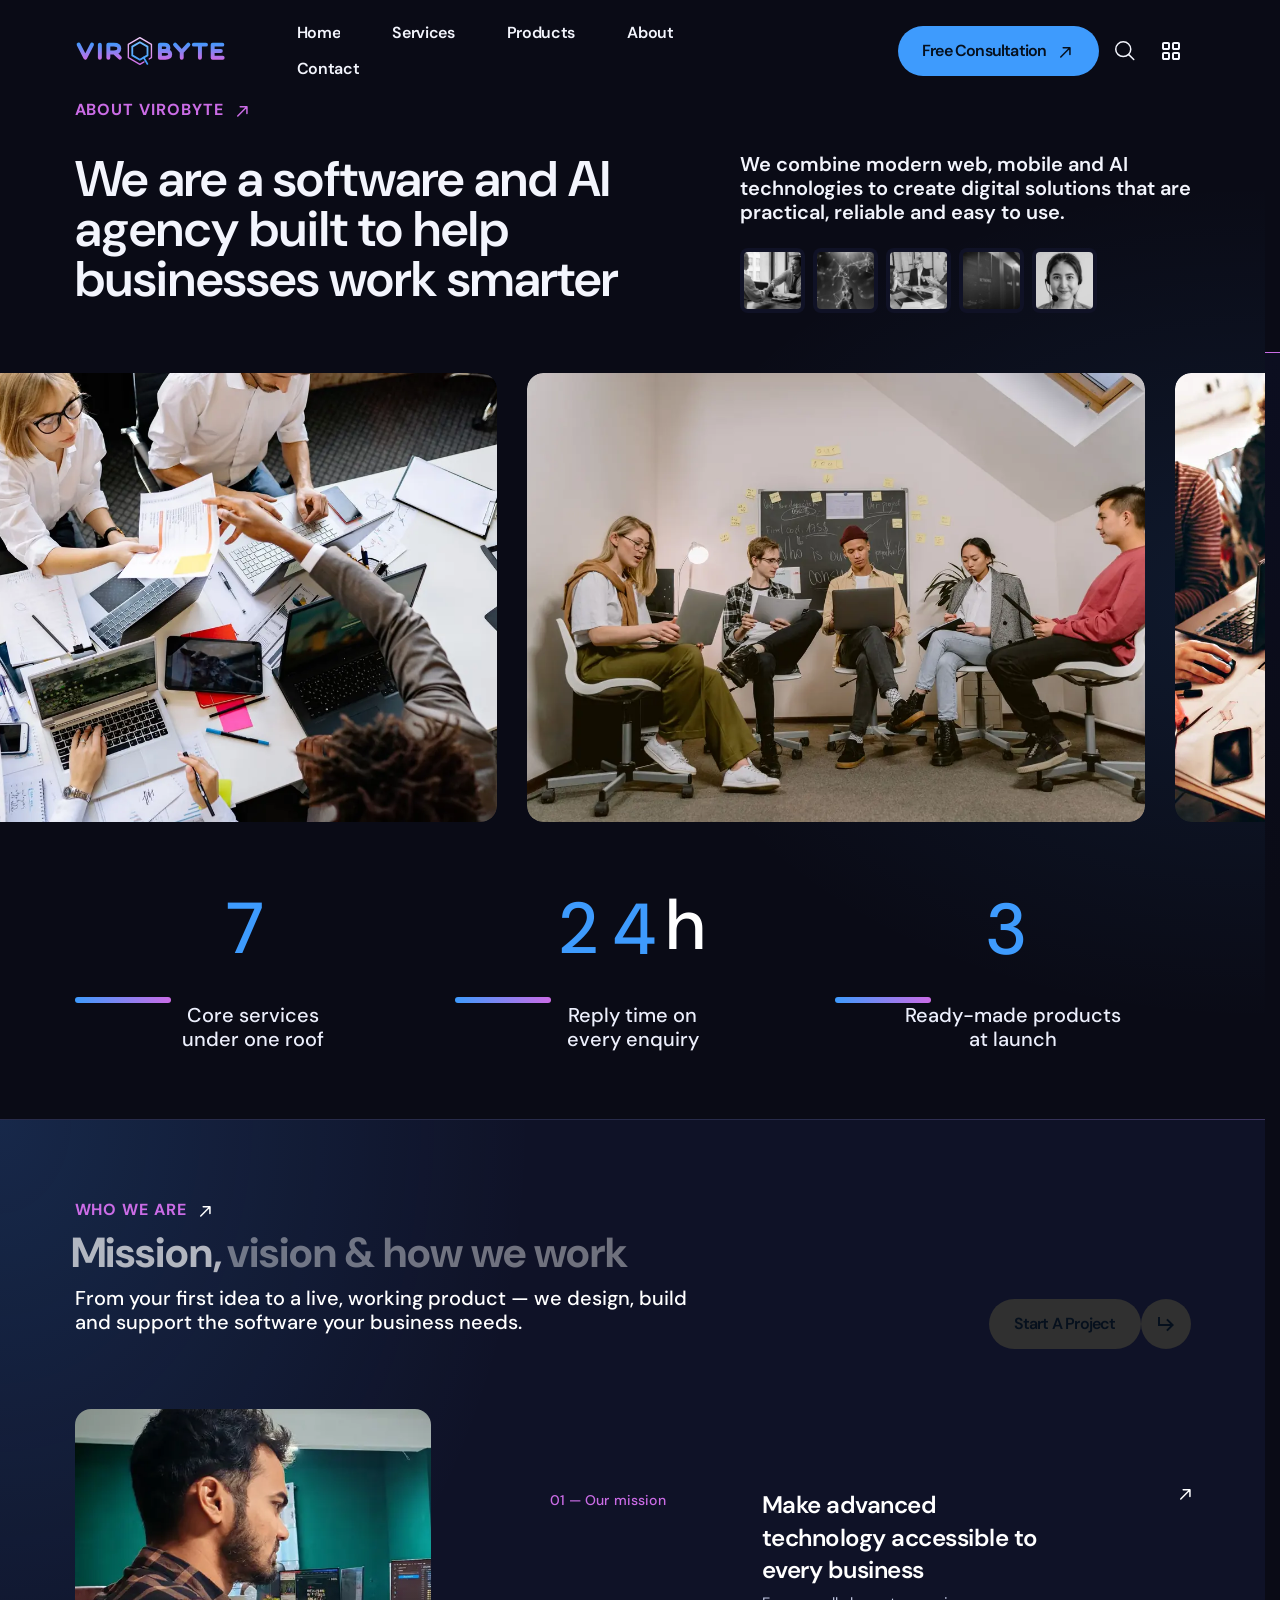
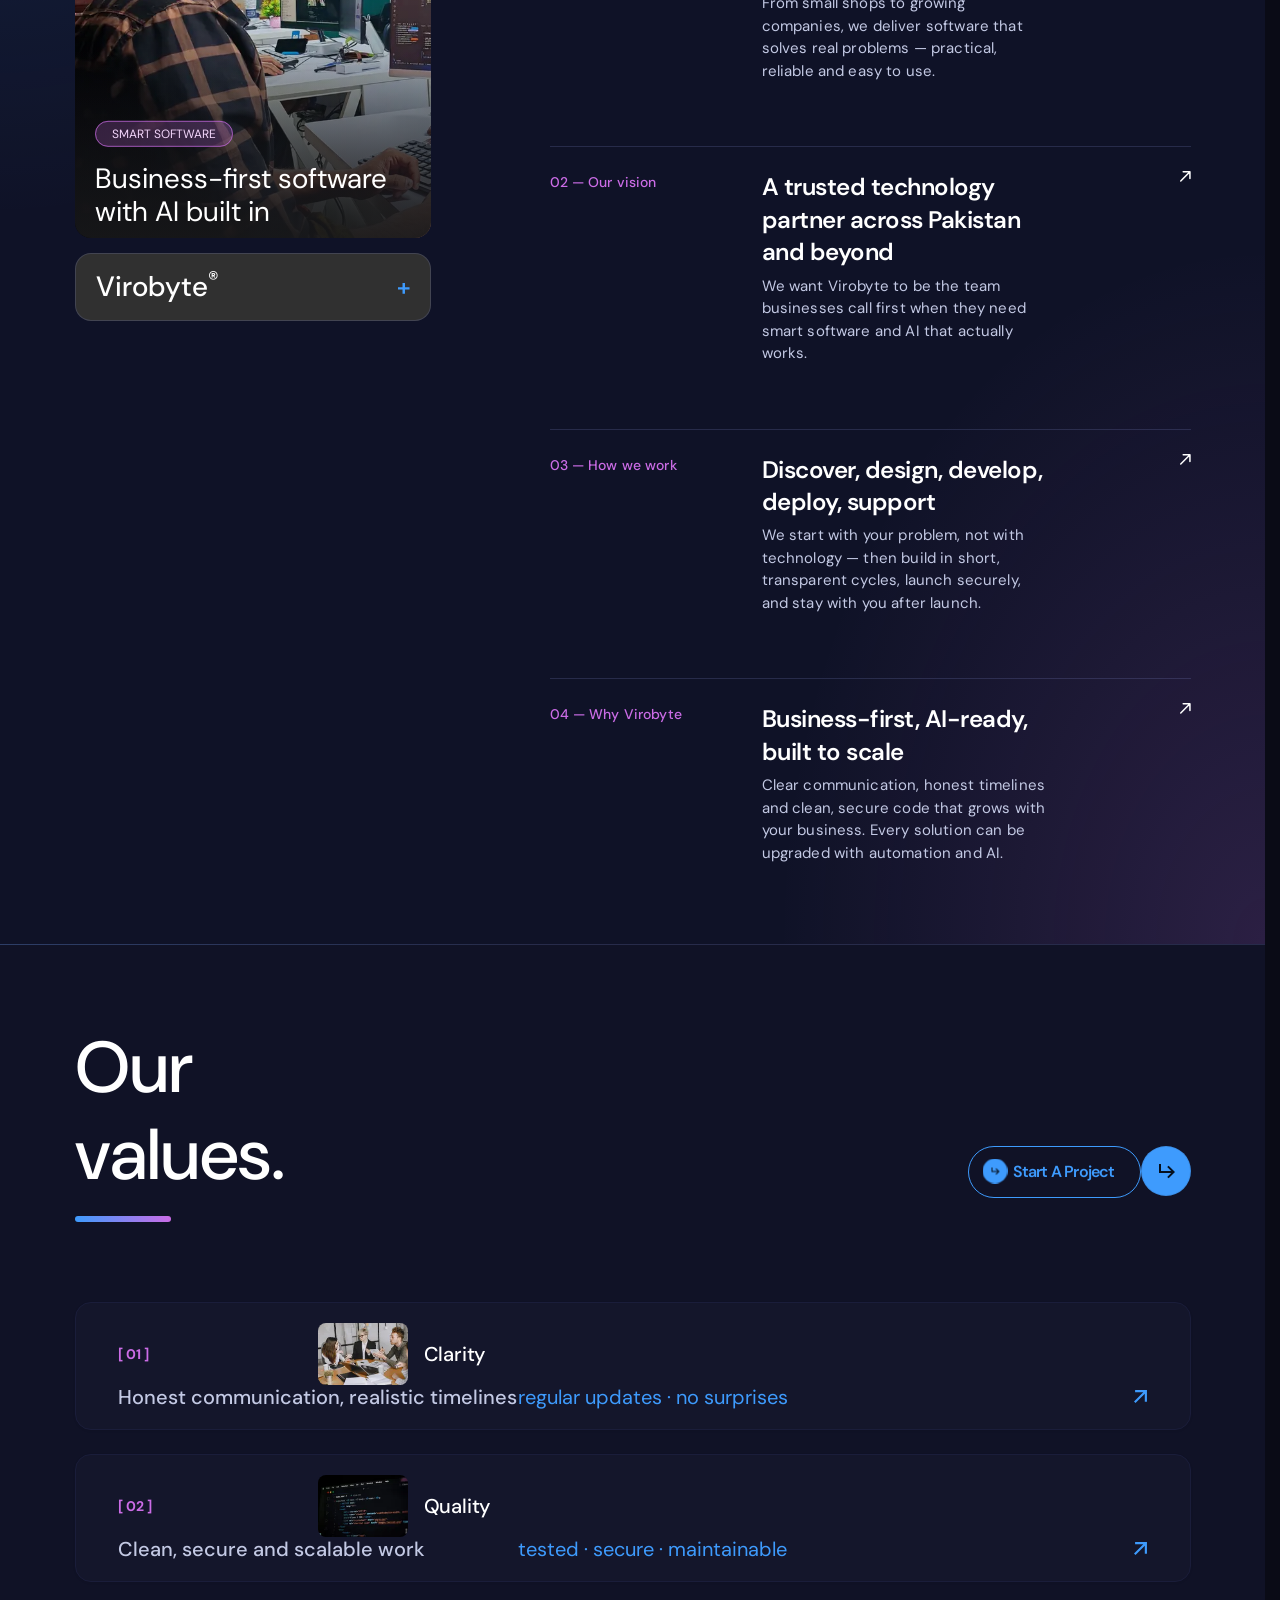
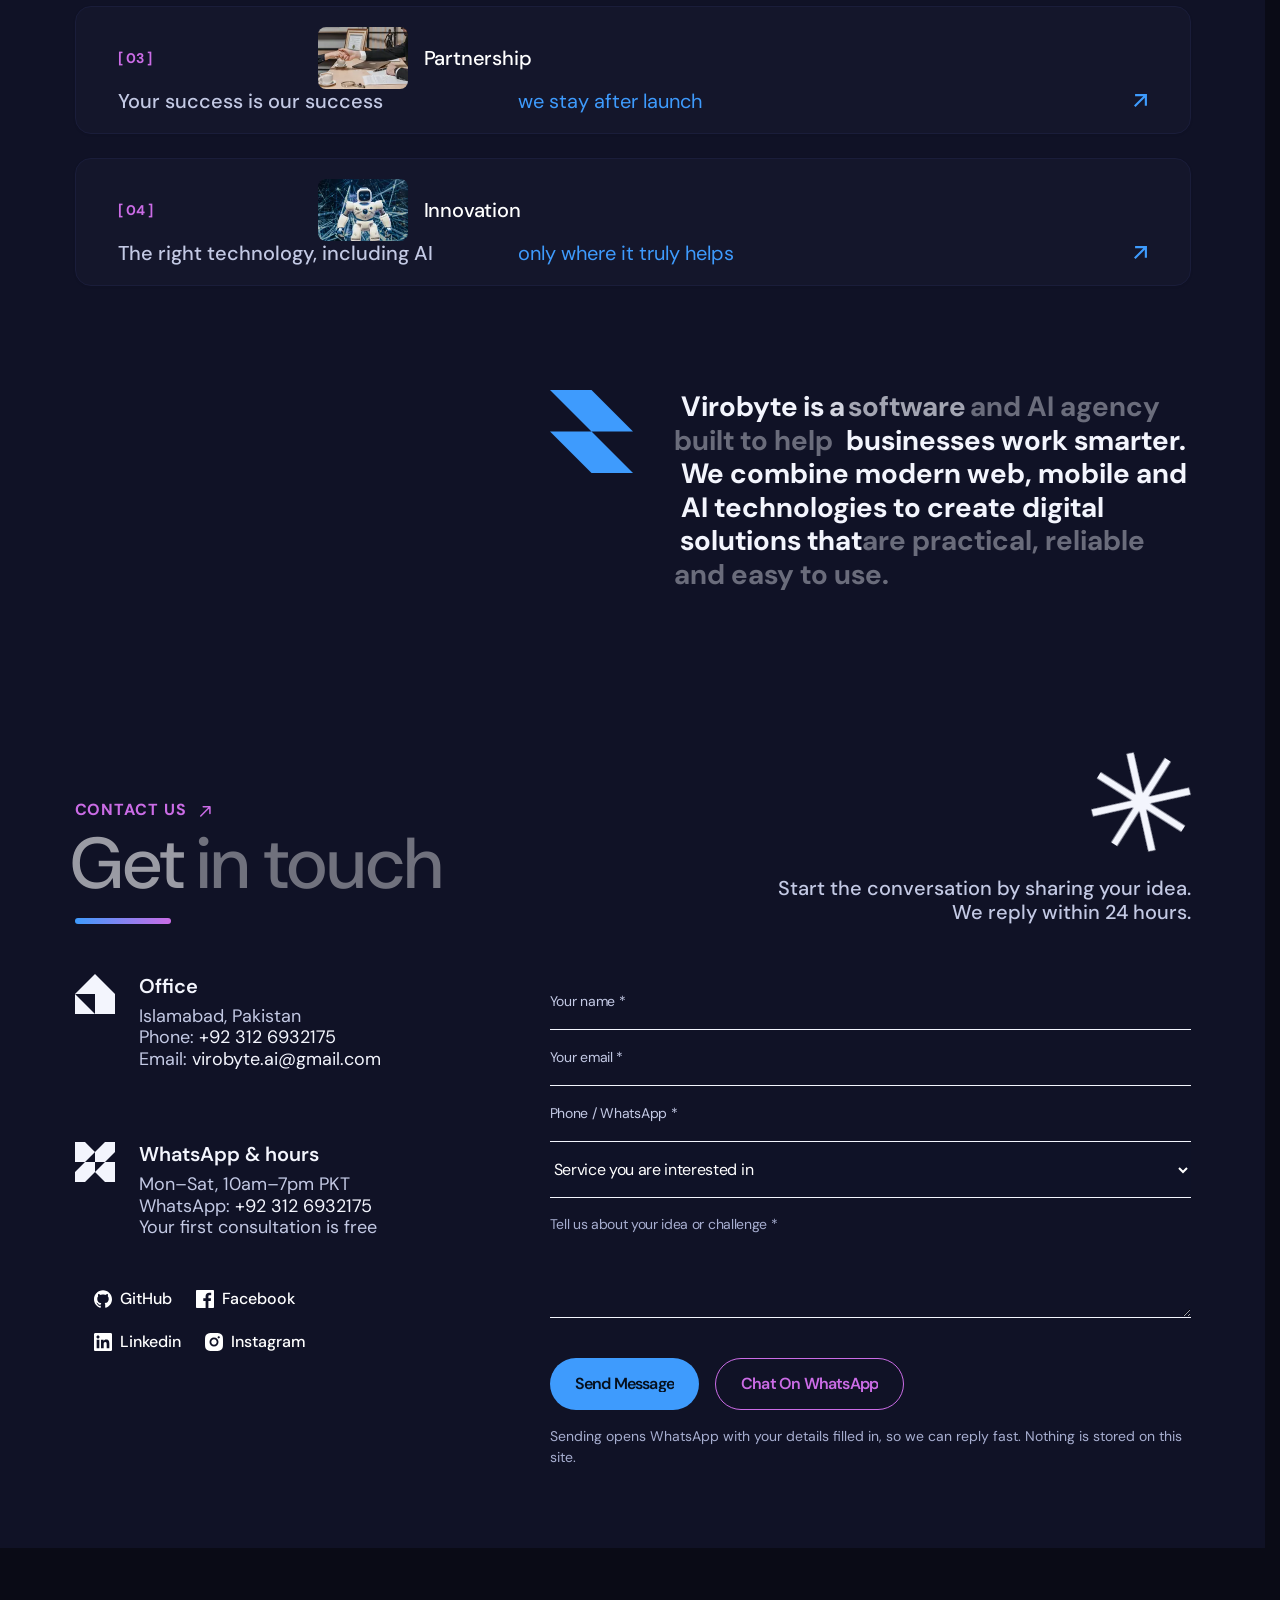
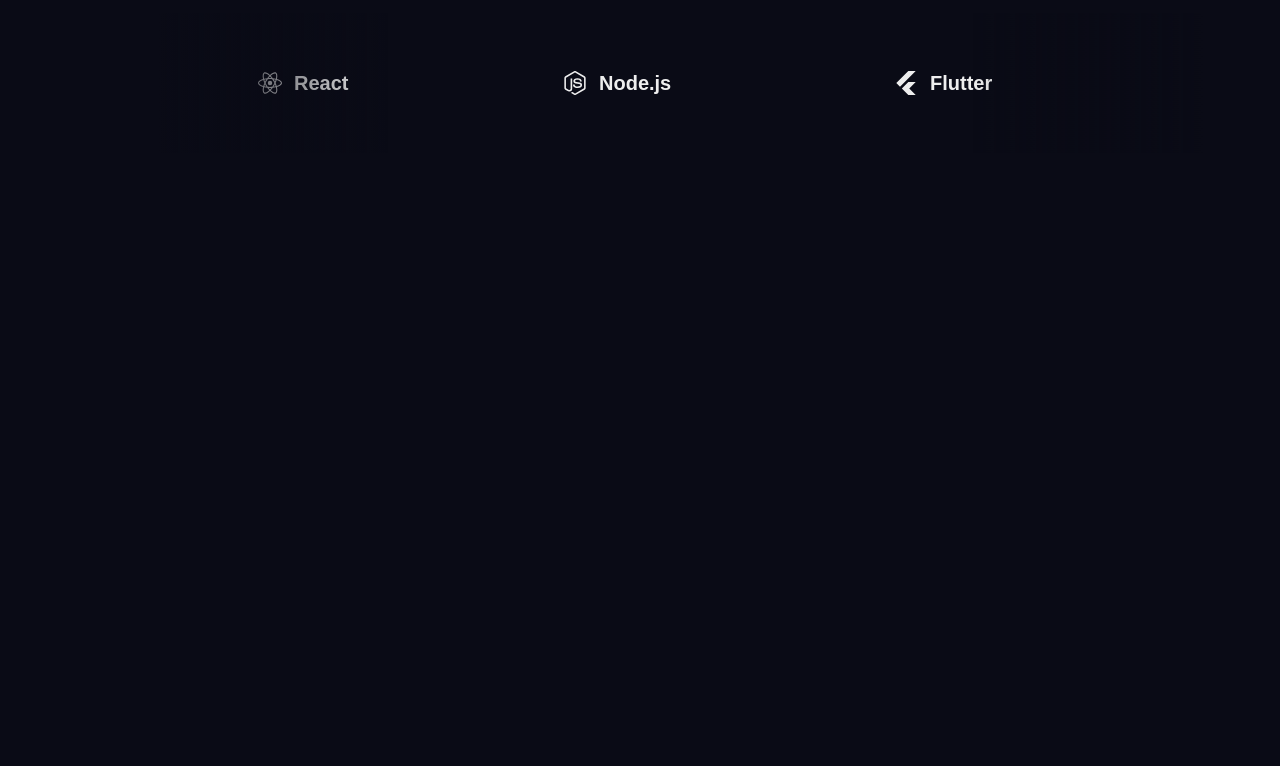
==== commit a2cb66b2: "One menu overlay site-wide The side panel (Hello!) now opens from both the header grid icon and the " ====
--- a/about.html
+++ b/about.html
@@ -177,7 +177,7 @@
         <!-- header area end -->
 
         <!-- sticky-menu-area -->
-        <button id="header-sticky" class="hamburger-open-btn hamburger-sticky-menu">
+        <button id="header-sticky" class="at-menu-bar hamburger-sticky-menu" aria-label="Open menu">
             <span>MENU</span>
             <span class="icon">
 
@@ -211,7 +211,7 @@
                 <h3 class="at-offcanvas-title">Hello!</h3>
                 <p class="fz-font-lg">Smart software. Real results. We build web apps, mobile apps, WhatsApp automation and AI agents that help your business grow.</p>
             </div>
-            <div class="at-offcanvas-menu d-xl-none pb-50">
+            <div class="at-offcanvas-menu pb-50">
                 <nav></nav>
             </div>
             <div class="at-offcanvas-gallery d-none d-xl-block">
@@ -287,66 +287,7 @@
     <div class="body-overlay"></div>
     <!-- at-offcanvus-area-end -->
 
-    <!-- offcanvas 2 start -->
-    <div class="at-offcanvas-2-area">
-        <div class="offcanvas-bg"></div>
-        <div class="at-offcanvas-2-wrapper offcanvas-menu">
-            <div class="at-offcanvas-2-left">
-                <div class="at-header-logo d-flex justify-content-between align-items-center mb-50">
-                    <a href="index.html">
-                        <img width="498" height="112" decoding="async" class="vb-logo" src="assets/imgs/template/logo/virobyte-logo.svg" alt="Virobyte">
-                    </a>
-                    <span class="hamburger-close-btn">
-                        <svg width="37" height="38" viewBox="0 0 37 38" fill="none" xmlns="http://www.w3.org/2000/svg">
-                            <path d="M9.19141 9.80762L27.5762 28.1924" stroke="currentColor" stroke-width="1.5" stroke-linecap="round" stroke-linejoin="round" />
-                            <path d="M9.19141 28.1924L27.5762 9.80761" stroke="currentColor" stroke-width="1.5" stroke-linecap="round" stroke-linejoin="round" />
-                        </svg>
-                    </span>
-                </div>
-                <div class="at-offcanvas-menu counter-row">
-                    <nav></nav>
-                </div>
-                <div class="at-offcanvas-social">
-                    <ul class="at-offcanvas-social__grid">
-                        <li>
-                        <a href="#" class="at-offcanvas-social__link" aria-label="GitHub">
-                            <svg xmlns="http://www.w3.org/2000/svg" width="18" height="18" viewBox="0 0 24 24" fill="none" aria-hidden="true">
-                                <path d="M12 .297c-6.63 0-12 5.373-12 12 0 5.303 3.438 9.8 8.205 11.385.6.113.82-.258.82-.577 0-.285-.01-1.04-.015-2.04-3.338.724-4.042-1.61-4.042-1.61C4.422 18.07 3.633 17.7 3.633 17.7c-1.087-.744.084-.729.084-.729 1.205.084 1.838 1.236 1.838 1.236 1.07 1.835 2.809 1.305 3.495.998.108-.776.417-1.305.76-1.605-2.665-.3-5.466-1.332-5.466-5.93 0-1.31.465-2.38 1.235-3.22-.135-.303-.54-1.523.105-3.176 0 0 1.005-.322 3.3 1.23.96-.267 1.98-.399 3-.405 1.02.006 2.04.138 3 .405 2.28-1.552 3.285-1.23 3.285-1.23.645 1.653.24 2.873.12 3.176.765.84 1.23 1.91 1.23 3.22 0 4.61-2.805 5.625-5.475 5.92.42.36.81 1.096.81 2.22 0 1.606-.015 2.896-.015 3.286 0 .315.21.69.825.57C20.565 22.092 24 17.592 24 12.297c0-6.627-5.373-12-12-12" fill="currentColor" />
-                            </svg>
-                            <span>GitHub</span>
-                        </a>
-                    </li>
-                        <li>
-                            <a href="#" class="at-offcanvas-social__link" aria-label="Facebook">
-                                <svg xmlns="http://www.w3.org/2000/svg" width="18" height="18" viewBox="0 0 18 18" fill="none" aria-hidden="true">
-                                    <path d="M12.4024 18V11.0344H14.7347L15.0838 8.3265H12.4024V6.59765C12.4024 5.81364 12.62 5.27934 13.7443 5.27934L15.1783 5.27867V2.85676C14.9302 2.82382 14.0791 2.75006 13.0888 2.75006C11.0213 2.75006 9.606 4.01198 9.606 6.32952V8.3265H7.2677V11.0344H9.606V18H1C0.44772 18 0 17.5523 0 17V1C0 0.44772 0.44772 0 1 0H17C17.5523 0 18 0.44772 18 1V17C18 17.5523 17.5523 18 17 18H12.4024Z" fill="currentColor" />
-                                </svg>
-                                <span>Facebook</span>
-                            </a>
-                        </li>
-                        <li>
-                            <a href="#" class="at-offcanvas-social__link" aria-label="LinkedIn">
-                                <svg xmlns="http://www.w3.org/2000/svg" width="18" height="18" viewBox="0 0 18 18" fill="none" aria-hidden="true">
-                                    <path d="M15.3352 15.339H12.6697V11.1622C12.6697 10.1662 12.6495 8.8845 11.2807 8.8845C9.89102 8.8845 9.67872 9.9683 9.67872 11.0887V15.339H7.01322V6.75H9.57372V7.9207H9.60822C9.96602 7.2457 10.836 6.53325 12.1357 6.53325C14.8365 6.53325 15.336 8.3108 15.336 10.6245L15.3352 15.339ZM4.00275 5.57475C3.14475 5.57475 2.4555 4.88025 2.4555 4.026C2.4555 3.1725 3.1455 2.47875 4.00275 2.47875C4.85775 2.47875 5.55075 3.1725 5.55075 4.026C5.55075 4.88025 4.857 5.57475 4.00275 5.57475ZM5.33925 15.339H2.66625V6.75H5.33925V15.339ZM16.6687 0H1.32825C0.594 0 0 0.5805 0 1.29675V16.7033C0 17.4202 0.594 18 1.32825 18H16.6665C17.4 18 18 17.4202 18 16.7033V1.29675C18 0.5805 17.4 0 16.6665 0H16.6687Z" fill="currentColor" />
-                                </svg>
-                                <span>Linkedin</span>
-                            </a>
-                        </li>
-                        <li>
-                            <a href="#" class="at-offcanvas-social__link" aria-label="Instagram">
-                                <svg xmlns="http://www.w3.org/2000/svg" width="18" height="18" viewBox="0 0 18 18" fill="none" aria-hidden="true">
-                                    <path d="M9.92475 0C10.9376 0.00167406 11.4509 0.00703828 11.8945 0.0202418L12.0692 0.025948C12.2709 0.0331213 12.47 0.0421215 12.7101 0.0533719C13.6678 0.0976265 14.3211 0.249129 14.8949 0.471887C15.4881 0.700648 15.9892 1.00966 16.4894 1.50993C16.9889 2.0102 17.298 2.51271 17.5275 3.10448C17.7494 3.67751 17.901 4.33153 17.946 5.28931C17.9567 5.52933 17.9653 5.72841 17.9725 5.93024L17.9781 6.10492C17.9913 6.5484 17.9973 7.06177 17.9992 8.07471L17.9999 8.74577C18 8.82777 18 8.91237 18 8.99967L17.9999 9.25357L17.9994 9.92472C17.9977 10.9376 17.9923 11.451 17.9791 11.8944L17.9734 12.0691C17.9662 12.271 17.9572 12.4701 17.946 12.7101C17.9017 13.6679 17.7494 14.3211 17.5275 14.8949C17.2987 15.4882 16.9889 15.9892 16.4894 16.4895C15.9892 16.989 15.4859 17.298 14.8949 17.5275C14.3211 17.7495 13.6678 17.901 12.7101 17.946C12.47 17.9567 12.2709 17.9654 12.0692 17.9725L11.8945 17.9781C11.4509 17.9914 10.9376 17.9973 9.92475 17.9993L9.25359 18C9.1716 18 9.087 18 8.99969 18H8.7458L8.07464 17.9994C7.06175 17.9977 6.54839 17.9924 6.1049 17.9791L5.93022 17.9734C5.72839 17.9662 5.5293 17.9572 5.2893 17.946C4.33151 17.9018 3.67899 17.7495 3.10448 17.5275C2.51195 17.2988 2.01018 16.989 1.50992 16.4895C1.00965 15.9892 0.701394 15.4859 0.471886 14.8949C0.249129 14.3211 0.0983735 13.6679 0.053372 12.7101C0.0426796 12.4701 0.0339582 12.271 0.026893 12.0691L0.0212318 11.8944C0.00806435 11.451 0.00206123 10.9376 0.000117163 9.92472L0 8.07471C0.00167406 7.06177 0.00702925 6.5484 0.0202327 6.10492L0.0259479 5.93024C0.0331212 5.72841 0.0421216 5.52933 0.053372 5.28931C0.0976175 4.33078 0.249129 3.67825 0.471886 3.10448C0.700638 2.51196 1.00965 2.0102 1.50992 1.50993C2.01018 1.00966 2.51271 0.701396 3.10448 0.471887C3.67825 0.249129 4.33077 0.0983735 5.2893 0.0533719C5.5293 0.0426885 5.72839 0.0339673 5.93022 0.026902L6.1049 0.0212407C6.54839 0.00806417 7.06175 0.00206102 8.07464 0.000116949L9.92475 0ZM8.99969 4.49953C6.51298 4.49953 4.49952 6.51518 4.49952 8.99967C4.49952 11.4864 6.51517 13.4998 8.99969 13.4998C11.4864 13.4998 13.4998 11.4842 13.4998 8.99967C13.4998 6.513 11.4841 4.49953 8.99969 4.49953ZM8.99969 6.2996C10.491 6.2996 11.6998 7.50805 11.6998 8.99967C11.6998 10.4909 10.4913 11.6998 8.99969 11.6998C7.50843 11.6998 6.29958 10.4914 6.29958 8.99967C6.29958 7.50841 7.50798 6.2996 8.99969 6.2996ZM13.7249 3.14949C13.1045 3.14949 12.5998 3.65342 12.5998 4.27376C12.5998 4.89411 13.1037 5.39882 13.7249 5.39882C14.3452 5.39882 14.8499 4.89489 14.8499 4.27376C14.8499 3.65342 14.3443 3.14871 13.7249 3.14949Z" fill="currentColor" />
-                                </svg>
-                                <span>Instagram</span>
-                            </a>
-                        </li>
-                    </ul>
-                </div>
-                <span class="hamburger-close-btn hamburger-mobile-close-btn d-md-none">CLOSE</span>
-            </div>
-        </div>
-    </div>
-    <!-- offcanvas 2 end -->
+    
     <div class="px-blur-bottom"></div>
     <!-- Begin magic cursor -->
     <div id="magic-cursor" class="cursor-black-bg">
@@ -1210,6 +1151,12 @@
             root.classList.remove('vb-loading');
             if (pl) { pl.classList.add('vb-pl-hide'); setTimeout(function () { pl.remove(); }, 800); }
             watch();
+            // arriving via index.html#services etc.: jump once layout (pin spacing) is final
+            if (location.hash && location.hash.length > 1) {
+                var tgt = null;
+                try { tgt = document.querySelector(location.hash); } catch (err) {}
+                if (tgt) window.scrollTo({ top: tgt.getBoundingClientRect().top + window.pageYOffset, behavior: 'instant' });
+            }
         }
         function equalizeStack() {
             // services stack: every card gets the height of the tallest one, so cards underneath
@@ -1266,12 +1213,12 @@
         window.addEventListener('load', function () {
             setTimeout(function () { if (window.ScrollTrigger) { ScrollTrigger.sort(); ScrollTrigger.refresh(); } }, 150);
         });
-        // the footer is position:fixed, so #contact cannot be reached by hash navigation: scroll to the bottom
+        // one menu overlay (side panel): close it when a link inside it is chosen (same-page anchors do not reload)
         document.addEventListener('click', function (e) {
-            var a = e.target.closest && e.target.closest('a[href="#contact"]');
+            var a = e.target.closest && e.target.closest('.at-offcanvas a[href]');
             if (!a) return;
-            e.preventDefault();
-            window.scrollTo({ top: document.documentElement.scrollHeight, behavior: 'smooth' });
+            var c = document.querySelector('.at-offcanvas .close-btn');
+            if (c) setTimeout(function () { c.click(); }, 60);
         });
     })();
     </script>
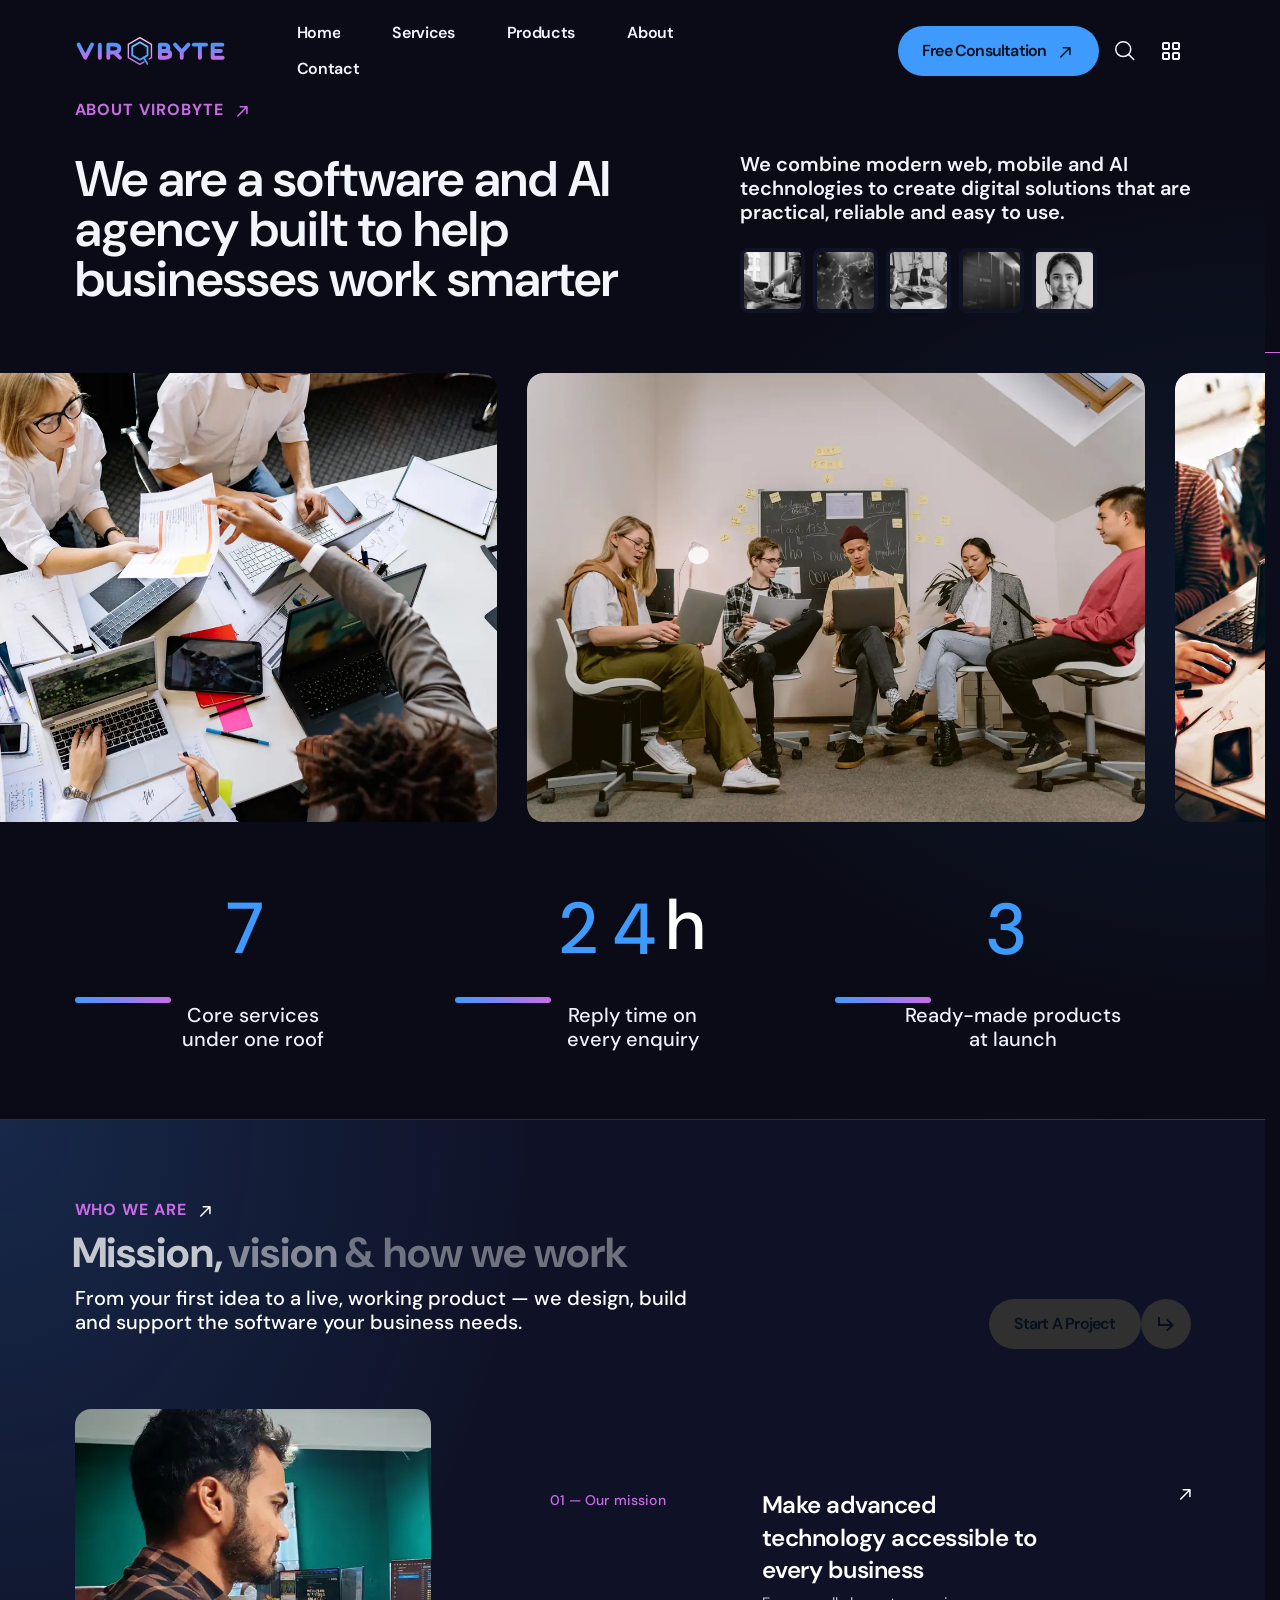
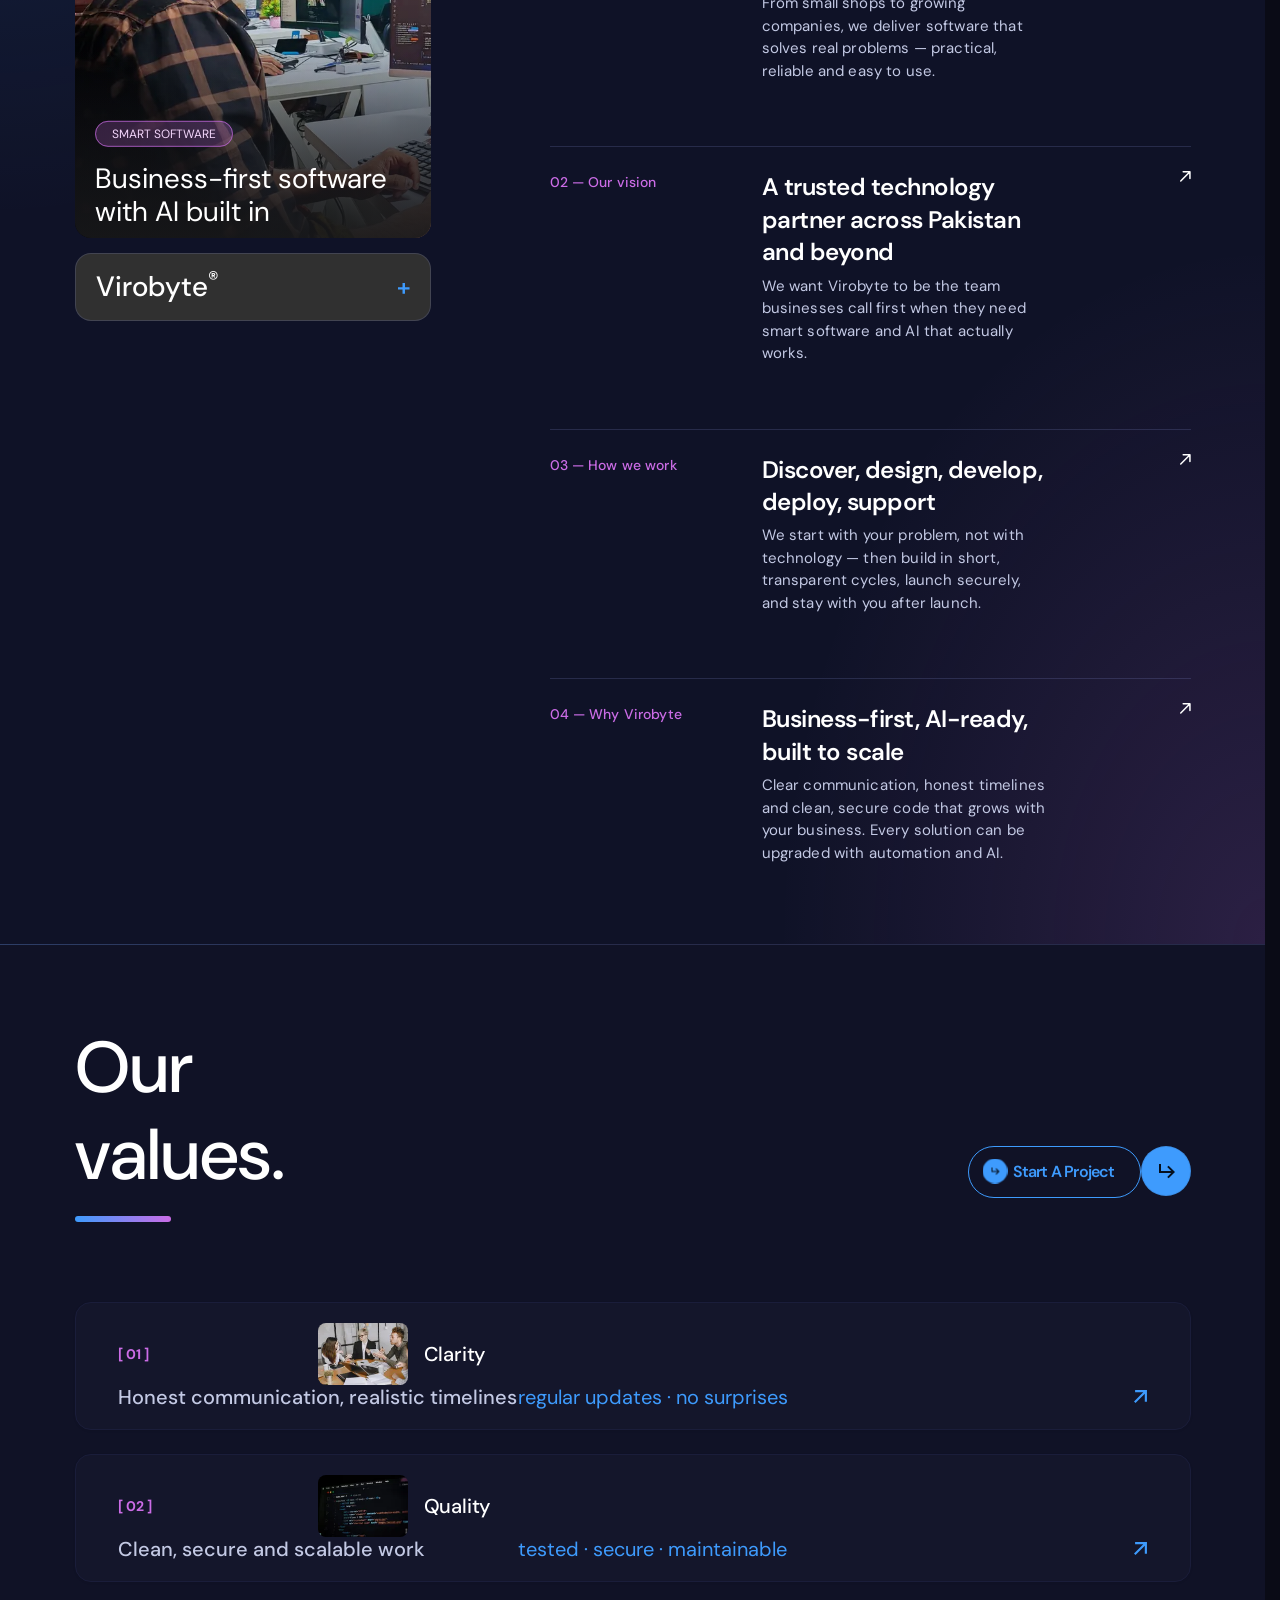
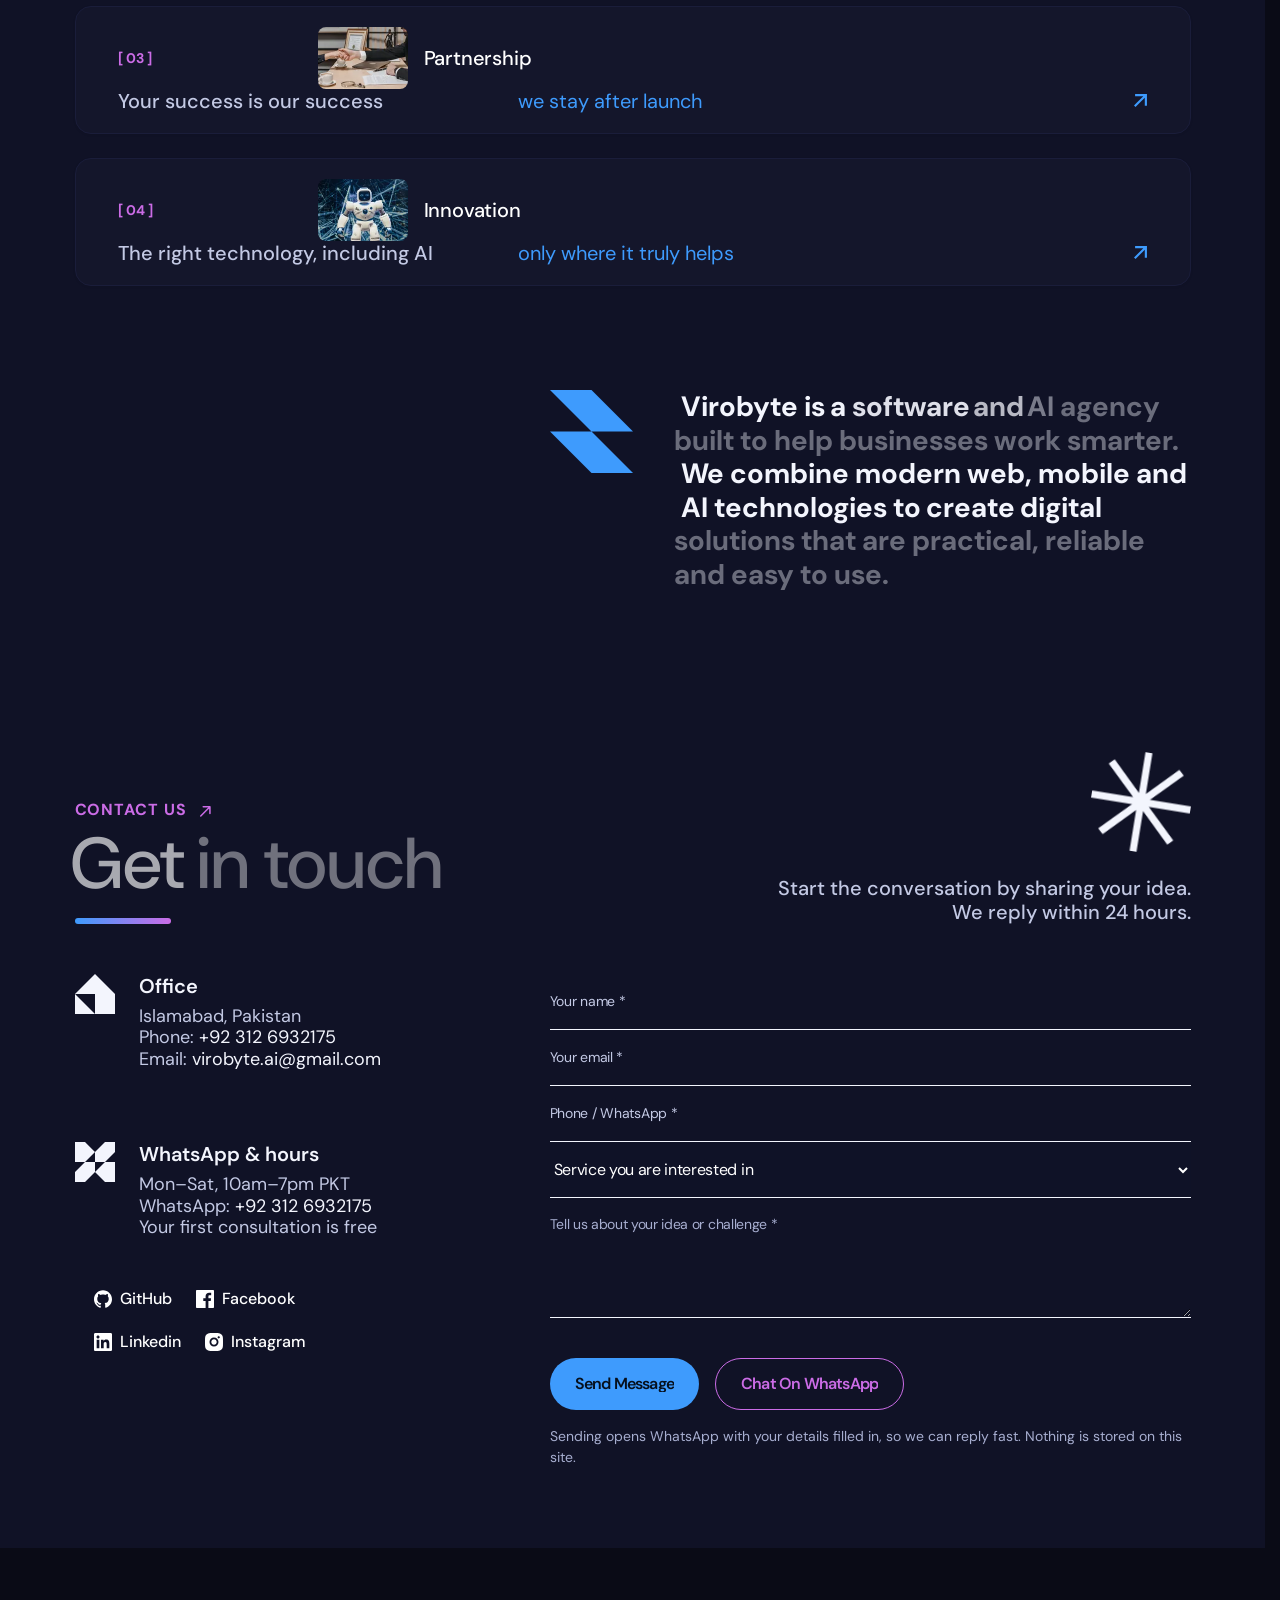
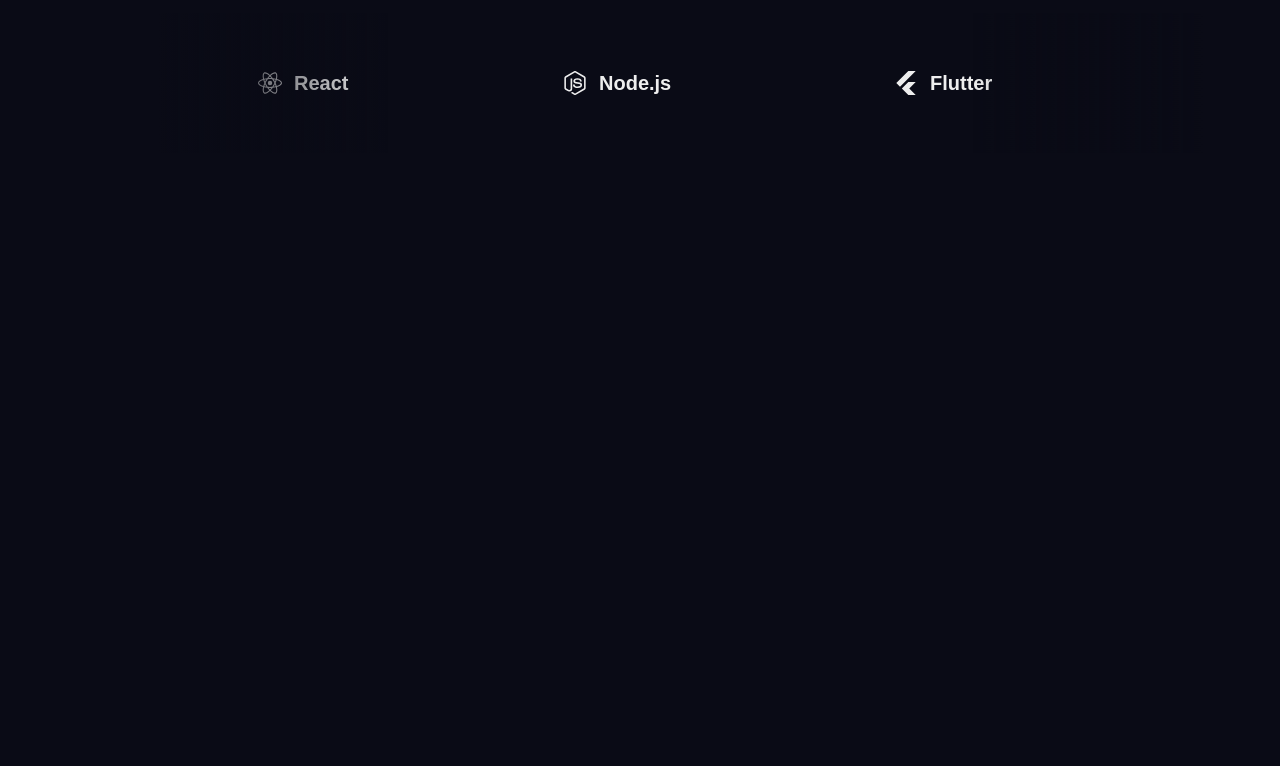
==== commit daae5ecb: "Add Products page and product detail pages with live demo links - Products listing with Live demo / " ====
--- a/about.html
+++ b/about.html
@@ -39,7 +39,7 @@
     <link rel="stylesheet" href="assets/css/vendors/spacing.css?v=6e963cc92d">
 
     <!-- Main CSS -->
-    <link rel="stylesheet" href="assets/css/main.css?v=6985c2633b">
+    <link rel="stylesheet" href="assets/css/main.css?v=e3d51bdd15">
 </head>
 
 <body class="at-magic-cursor">
@@ -136,7 +136,7 @@
                                 <ul>
                                     <li><a href="index.html">Home</a></li>
                                     <li><a href="index.html#services">Services</a></li>
-                                    <li><a href="index.html#products">Products</a></li>
+                                    <li><a href="products.html">Products</a></li>
                                     <li><a href="about.html">About</a></li>
                                     <li><a href="contact.html">Contact</a></li>
                                 </ul>
@@ -762,7 +762,7 @@
                                     <div class="sec-4-about-form__field">
                                         <select class="sec-4-about-form__input vb-select" name="service" aria-label="Service you are interested in">
                                             <option value="">Service you are interested in</option>
-                                            <option value="Web Development">Web Development</option><option value="Mobile App Development">Mobile App Development</option><option value="AI Solutions">AI Solutions</option><option value="WhatsApp Automation">WhatsApp Automation</option><option value="Business Process Automation">Business Process Automation</option><option value="ERP & CRM Systems">ERP & CRM Systems</option><option value="UI/UX Design">UI/UX Design</option><option value="Data Analytics & Dashboards">Data Analytics & Dashboards</option><option value="DevOps & Cloud">DevOps & Cloud</option><option value="Maintenance & Support">Maintenance & Support</option><option value="Something else">Something else</option>
+                                            <option value="Web Development">Web Development</option><option value="Mobile App Development">Mobile App Development</option><option value="AI Solutions">AI Solutions</option><option value="WhatsApp Automation">WhatsApp Automation</option><option value="Business Process Automation">Business Process Automation</option><option value="ERP & CRM Systems">ERP & CRM Systems</option><option value="UI/UX Design">UI/UX Design</option><option value="Data Analytics & Dashboards">Data Analytics & Dashboards</option><option value="DevOps & Cloud">DevOps & Cloud</option><option value="Maintenance & Support">Maintenance & Support</option><option value="Product: SchoolDesk">Product: SchoolDesk</option><option value="Product: Venue Booking">Product: Venue Booking</option><option value="Product: Clinic Website & Booking">Product: Clinic Website & Booking</option><option value="Product: Travel">Product: Travel</option><option value="Product: AI Notes">Product: AI Notes</option><option value="Waitlist: Clinic / Hospital Management System">Waitlist: Clinic / Hospital Management System</option><option value="Waitlist: HR & Payroll System">Waitlist: HR & Payroll System</option><option value="Waitlist: Real Estate CRM">Waitlist: Real Estate CRM</option><option value="Waitlist: Fee & Accounting Tool">Waitlist: Fee & Accounting Tool</option><option value="Waitlist: Coming soon products">Waitlist: Coming soon products</option><option value="Something else">Something else</option>
                                         </select>
                                     </div>
                                     <div class="sec-4-about-form__field">
@@ -948,7 +948,7 @@
                                     <ul>
                                         <li class="mb-15"><a href="index.html">Home</a></li>
                                         <li class="mb-15"><a href="index.html#services">Services</a></li>
-                                        <li class="mb-15"><a href="index.html#products">Products</a></li>
+                                        <li class="mb-15"><a href="products.html">Products</a></li>
                                         <li class="mb-15"><a href="about.html">About</a></li>
                                         <li class="mb-15"><a href="contact.html">Contact</a></li>
                                     </ul>
@@ -1226,6 +1226,17 @@
     (function () {
         var f = document.getElementById('vb-contact-form');
         if (!f) return;
+        // arriving from a product page: contact.html?topic=Product: SchoolDesk  /  Waitlist: HR & Payroll System
+        var topic = new URLSearchParams(location.search).get('topic');
+        if (topic) {
+            var sel = f.querySelector('select[name=service]');
+            if (sel) { [].forEach.call(sel.options, function (o) { if (o.value === topic) sel.value = topic; }); }
+            var ta = f.querySelector('textarea');
+            if (ta && !ta.value) {
+                var nm = topic.replace(/^(Product|Waitlist): /, '');
+                ta.value = (topic.indexOf('Waitlist') === 0 ? 'Please add me to the waitlist for ' : 'I would like a demo of ') + nm + '.';
+            }
+        }
         f.addEventListener('submit', function (e) {
             e.preventDefault();
             var d = new FormData(f);
--- a/assets/css/main.css
+++ b/assets/css/main.css
@@ -38196,4 +38196,104 @@
 .at-btn-group-transparent .at-btn {
   padding-inline-start: 44px;
 }
+
+/* ---- Products ---- */
+.vb-status {
+  position: absolute;
+  top: 18px;
+  left: 18px;
+  z-index: 3;
+  display: inline-flex;
+  align-items: center;
+  gap: 8px;
+  padding: 8px 14px;
+  border-radius: 999px;
+  font-size: 13px;
+  font-weight: 700;
+  letter-spacing: 0.05em;
+  text-transform: uppercase;
+  background: rgba(10, 11, 22, 0.9);
+  line-height: 1;
+}
+.vb-status i {
+  width: 8px;
+  height: 8px;
+  border-radius: 50%;
+}
+.vb-status--demo {
+  color: #ffffff;
+  border: 1px solid rgba(62, 155, 253, 0.75);
+}
+.vb-status--demo i {
+  background: var(--vb-primary);
+  box-shadow: 0 0 0 4px rgba(62, 155, 253, 0.28);
+}
+.vb-status--soon {
+  color: #f3d6fb;
+  border: 1px solid rgba(203, 108, 230, 0.75);
+}
+.vb-card-actions .at-btn,
+.sec-1-portfolio-details-1 .at-btn.vb-demo-btn {
+  padding: 13px 22px;
+  font-size: 15px;
+}
+.vb-details-btn {
+  background: transparent !important;
+  border: 1px solid rgba(160, 175, 255, 0.4);
+  color: #ffffff !important;
+}
+.vb-details-btn:hover {
+  background: var(--vb-primary) !important;
+  border-color: var(--vb-primary);
+  color: var(--vb-on-primary) !important;
+}
+.vb-soon-btn {
+  background: rgba(203, 108, 230, 0.14) !important;
+  color: #f3d6fb !important;
+  border: 1px dashed rgba(203, 108, 230, 0.65);
+  cursor: default;
+  pointer-events: none;
+}
+.vb-product-title {
+  font-size: clamp(44px, 7.2vw, 118px);
+  line-height: 1;
+  overflow-wrap: anywhere;
+}
+.vb-product-title sup {
+  font-size: 0.35em;
+  color: var(--vb-secondary);
+}
+.vb-back {
+  color: var(--vb-primary);
+  display: inline-block;
+}
+.vb-back:hover {
+  color: var(--vb-secondary);
+}
+.vb-feature-list li {
+  padding: 7px 0;
+  font-size: 20px;
+  line-height: 1.5;
+}
+.vb-feature-list li::marker {
+  color: var(--vb-primary);
+}
+.vb-waitlist {
+  border-top: 1px solid var(--vb-line);
+}
+.mg-portfolio-thumb img {
+  border-radius: 18px;
+}
+
+/* product cards: titles can wrap to two lines, so drop the single-line slide-up hover (its shadow copy showed through) */
+.mg-portfolio-item .cs-portfolio-title,
+.mg-portfolio-item .cs-portfolio-title a {
+  text-shadow: none !important;
+  overflow: visible;
+  height: auto;
+  transform: none;
+}
+.mg-portfolio-item .cs-portfolio-title a:hover {
+  color: var(--vb-primary);
+}
 /*# sourceMappingURL=main.css.map */
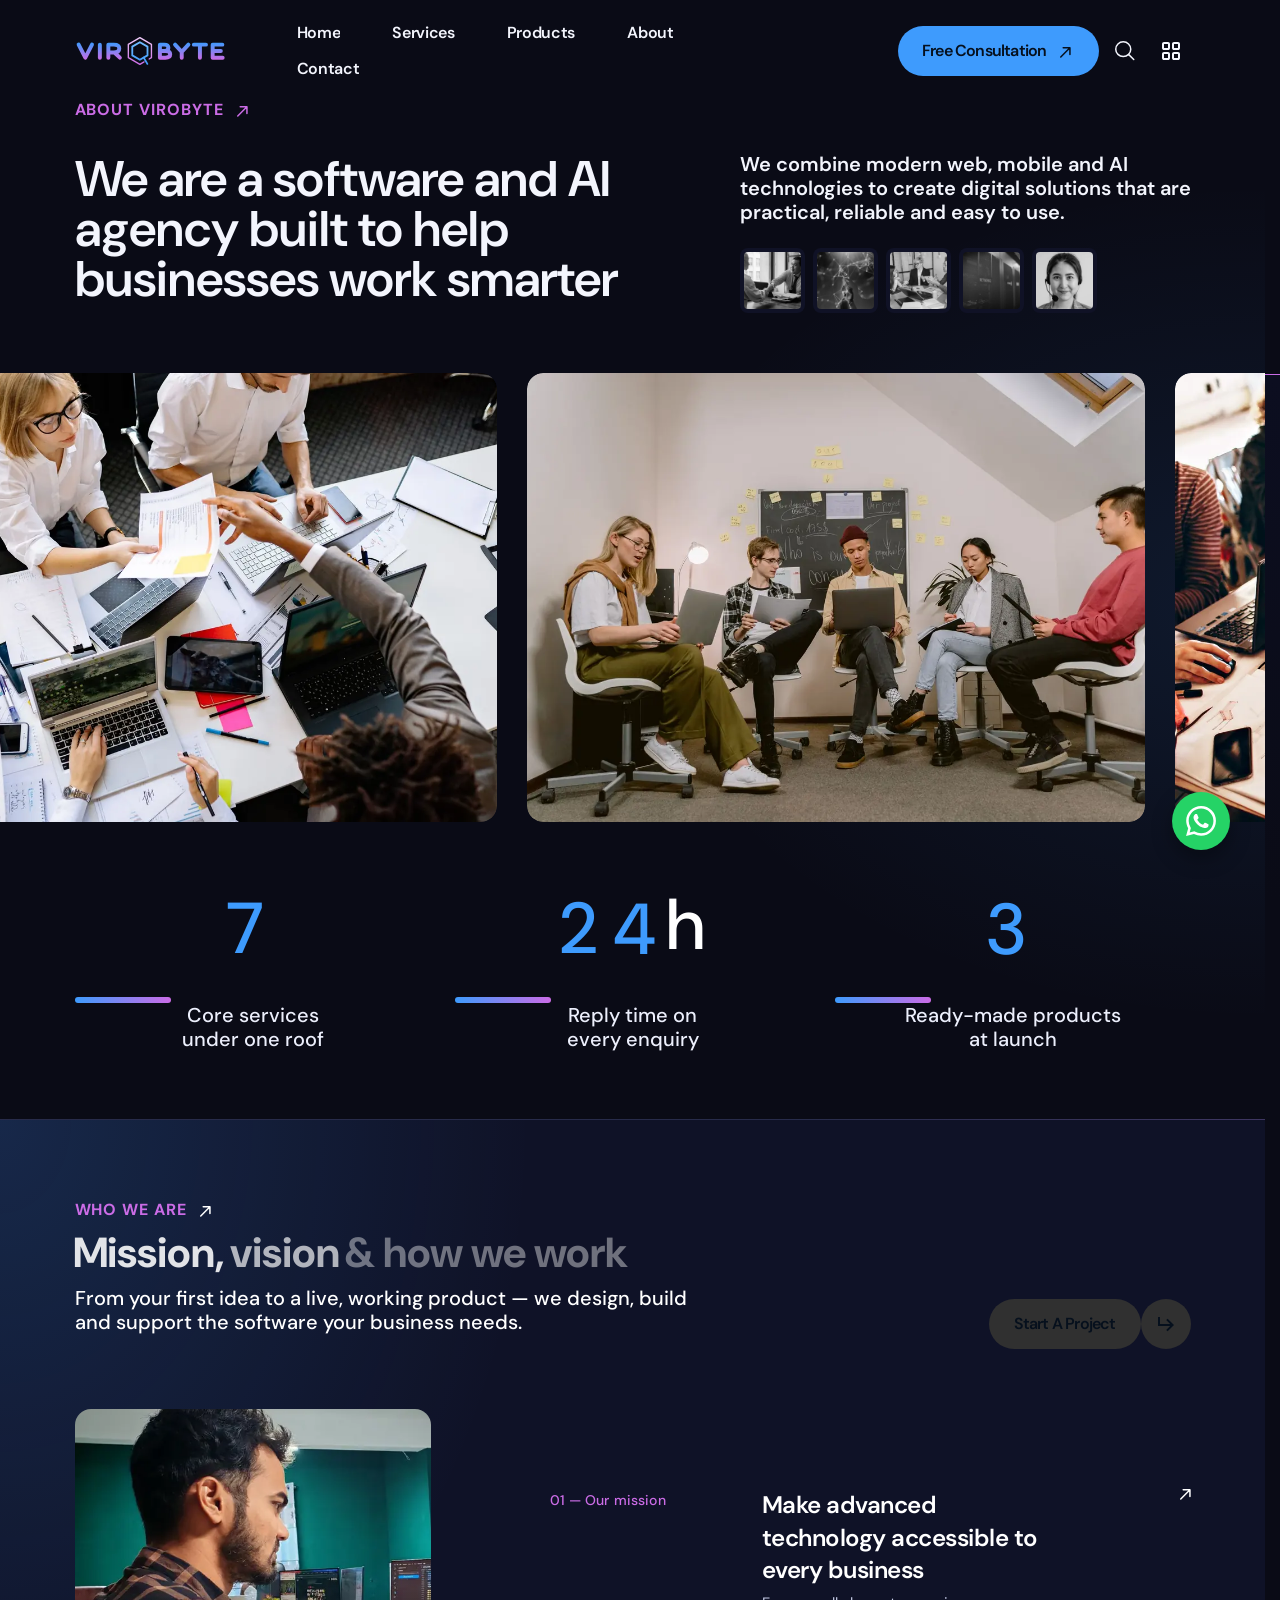
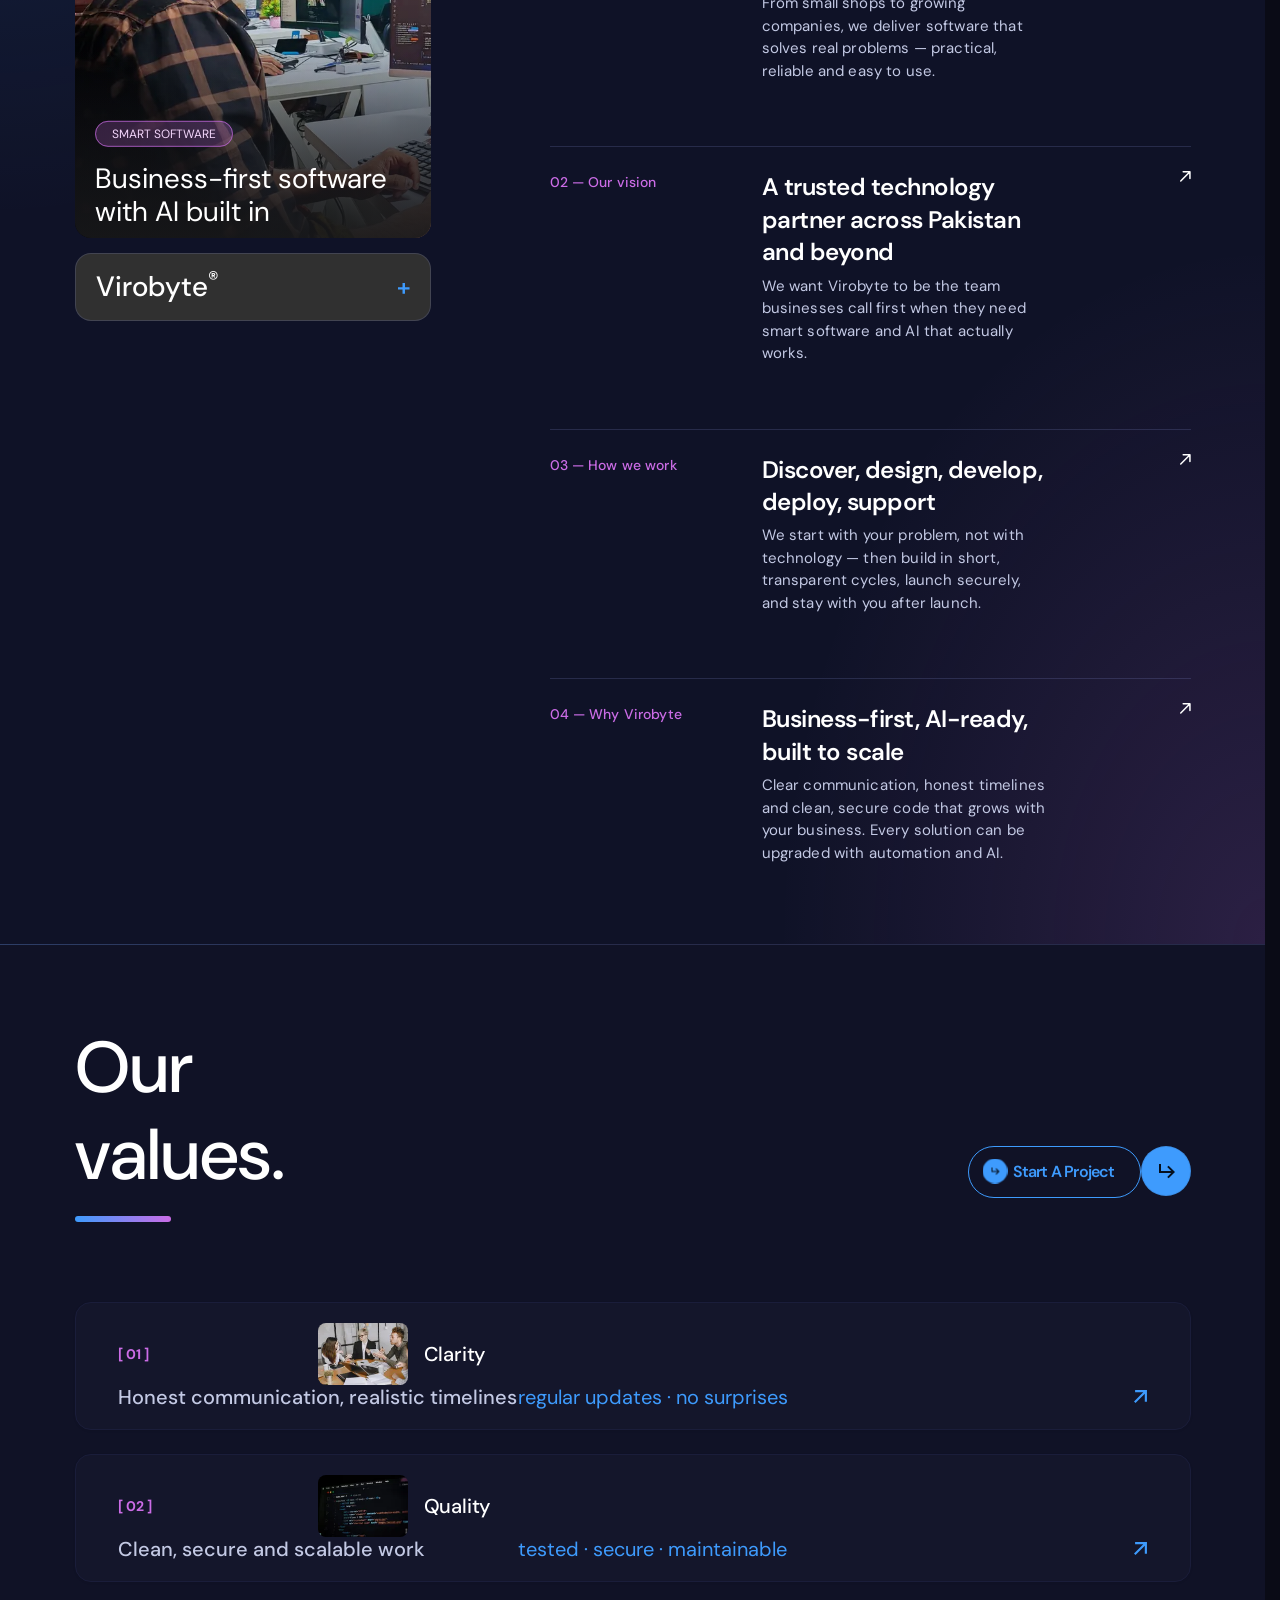
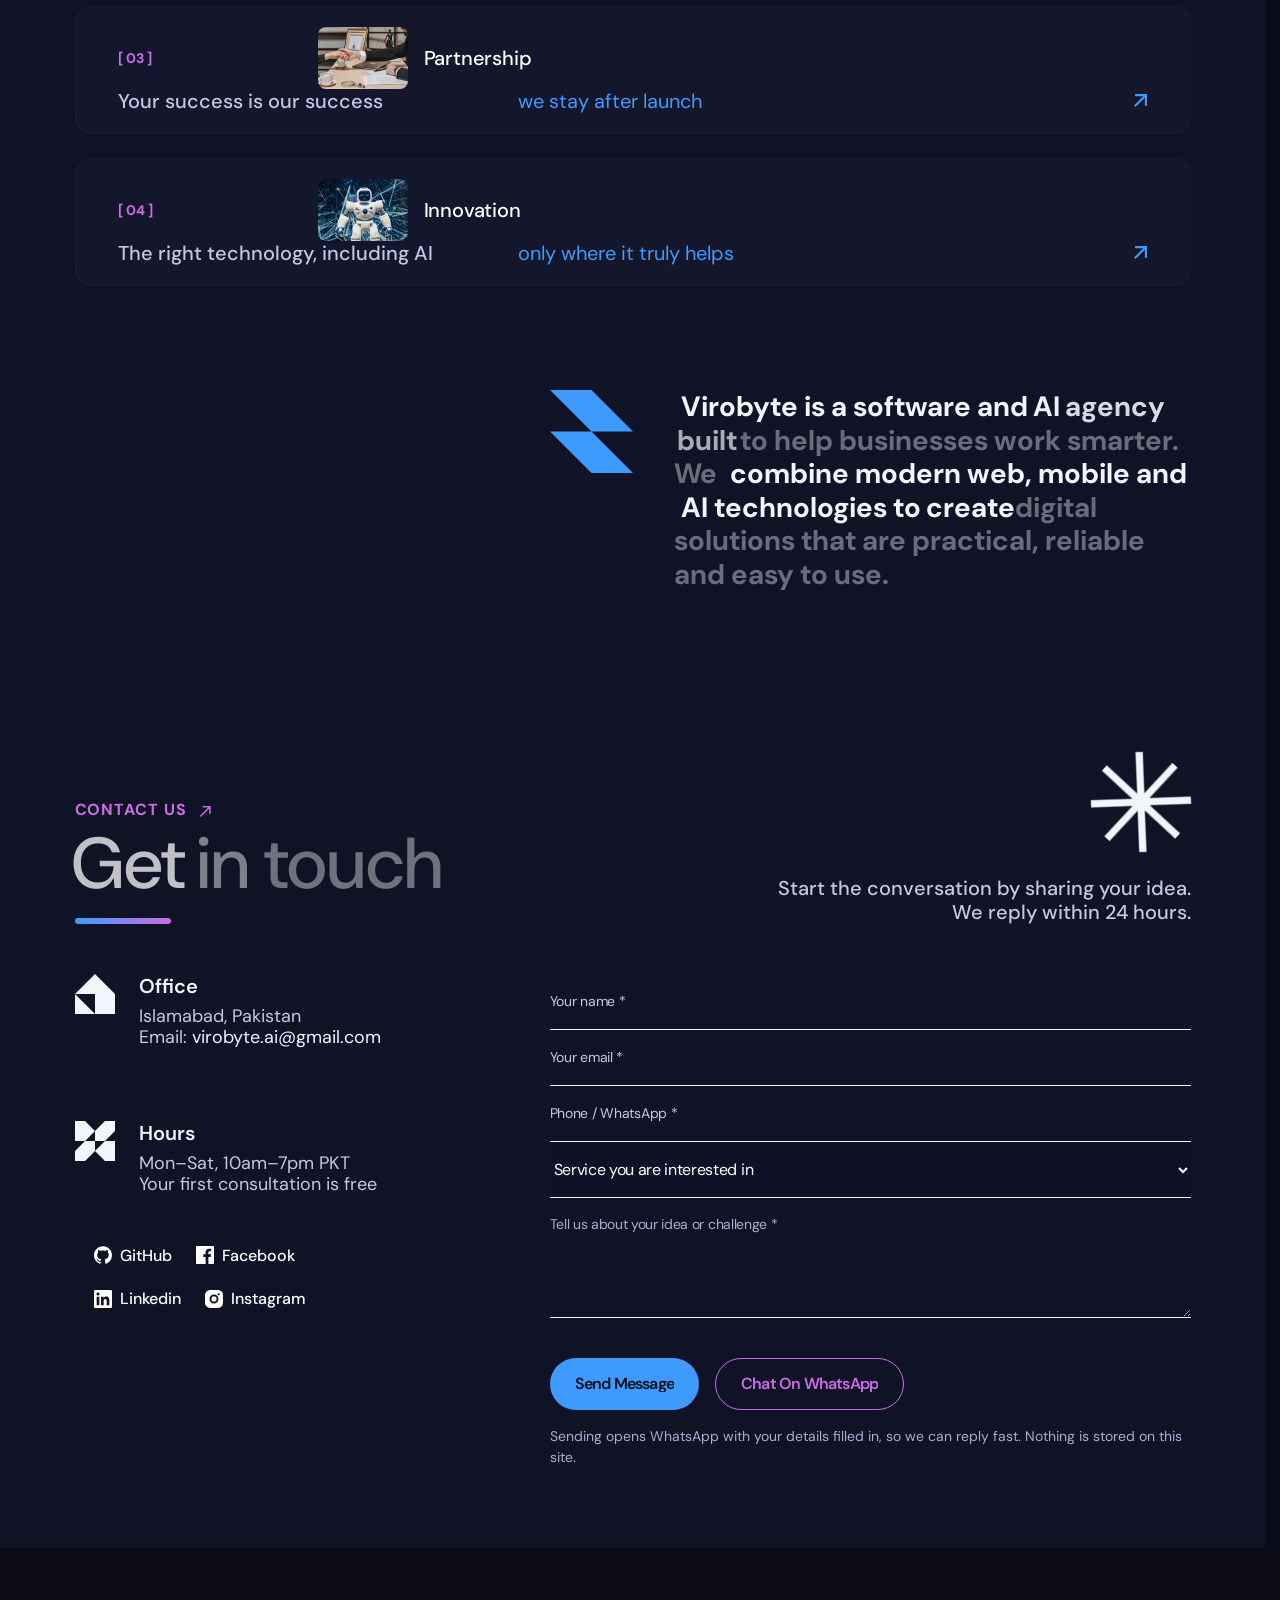
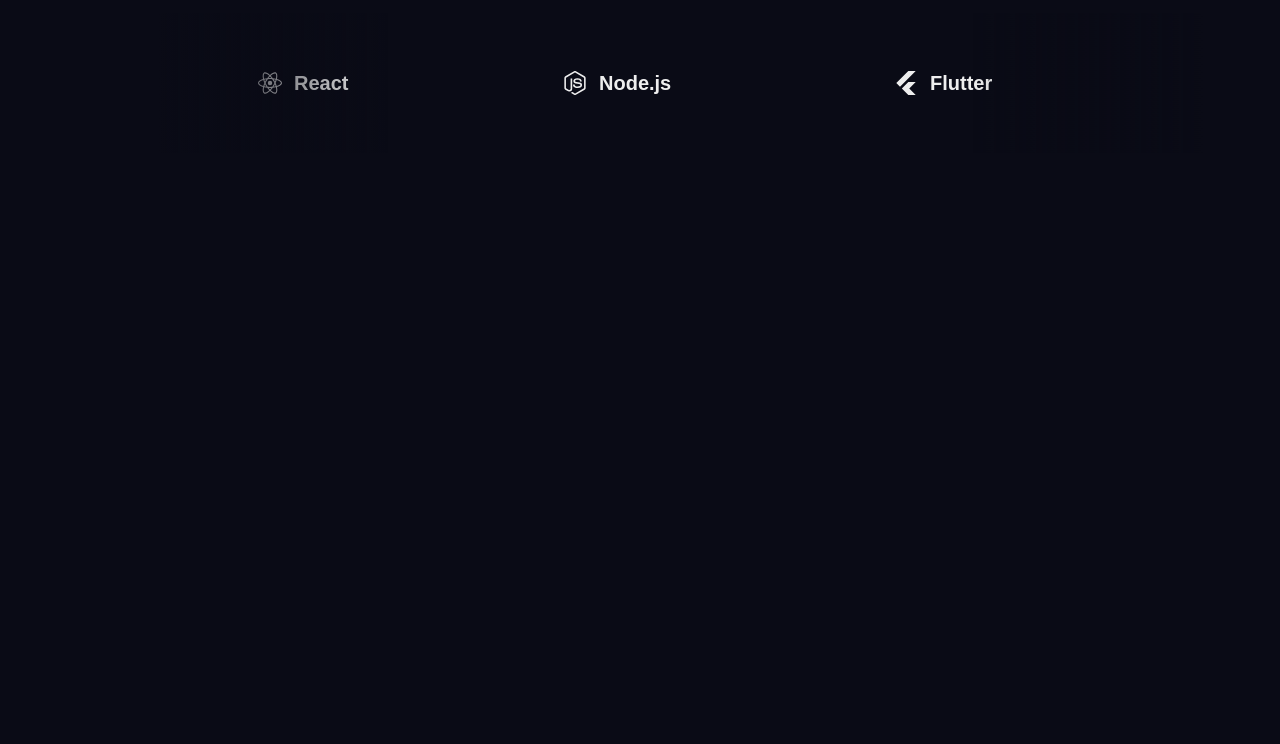
==== commit 09b80a7a: "Add floating WhatsApp button; remove phone number text Solid-colour WhatsApp button on every page (o" ====
--- a/about.html
+++ b/about.html
@@ -39,7 +39,7 @@
     <link rel="stylesheet" href="assets/css/vendors/spacing.css?v=6e963cc92d">
 
     <!-- Main CSS -->
-    <link rel="stylesheet" href="assets/css/main.css?v=e3d51bdd15">
+    <link rel="stylesheet" href="assets/css/main.css?v=6d40596a18">
 </head>
 
 <body class="at-magic-cursor">
@@ -236,7 +236,7 @@
             <div class="at-offcanvas-contact">
                 <h4 class="h5 at-offcanvas-title sm">Get in touch</h4>
                 <ul>
-                    <li><a class="fz-font-lg" href="tel:+923126932175">+92 312 6932175</a></li>
+                    
                     <li><a class="fz-font-lg" href="mailto:virobyte.ai@gmail.com">virobyte.ai@gmail.com</a></li>
                     <li>
                         <a class="fz-font-lg" href="#">
@@ -679,8 +679,6 @@
                                                 <div class="d-flex flex-wrap gap-md-5 gap-4">
                                                     <span class="fz-font-md neutral-500">Islamabad, Pakistan
                                                     <br class="d-block">
-                                                    Phone: <span class="neutral-900"><a href="tel:+923126932175">+92 312 6932175</a></span>
-                                                    <br class="d-block">
                                                     Email: <span class="neutral-900"><a href="mailto:virobyte.ai@gmail.com">virobyte.ai@gmail.com</a></span>
                                                 </span>
                                                 </div>
@@ -697,11 +695,9 @@
                                                 </svg>
                                             </div>
                                             <div>
-                                                <h3 class="h6 fw-600">WhatsApp &amp; hours</h3>
+                                                <h3 class="h6 fw-600">Hours</h3>
                                                 <div class="d-flex flex-wrap gap-md-5 gap-4">
                                                     <span class="fz-font-md neutral-500">Mon–Sat, 10am–7pm PKT
-                                                    <br class="d-block">
-                                                    WhatsApp: <span class="neutral-900"><a href="https://wa.me/923126932175" target="_blank" rel="noopener">+92 312 6932175</a></span>
                                                     <br class="d-block">
                                                     Your first consultation is free
                                                 </span>
@@ -932,7 +928,7 @@
                                     </a>
                                 </div>
                                 <div class="d-flex flex-column gap-3">
-                                    <p class="h6 text-white mb-2 fw-medium"><a href="tel:+923126932175" class="text-white text-decoration-none">+92 312 6932175</a></p>
+                                    
                                     <p class="h6 text-white mb-2">
                                         <a href="mailto:virobyte.ai@gmail.com" class="text-white text-decoration-none">virobyte.ai@gmail.com</a>
                                     </p>
@@ -1090,6 +1086,8 @@
             </div>
         </footer>
     </div>
+    <!-- whatsapp float -->
+    <a class="vb-wa" href="https://wa.me/923126932175?text=Hello%20Virobyte%2C%20I%27d%20like%20to%20know%20more%20about%20your%20services." target="_blank" rel="noopener noreferrer" aria-label="Chat with Virobyte on WhatsApp"><svg viewBox="0 0 24 24" aria-hidden="true" focusable="false"><path d="M17.472 14.382c-.297-.149-1.758-.867-2.03-.967-.273-.099-.471-.148-.67.15-.197.297-.767.966-.94 1.164-.173.199-.347.223-.644.075-.297-.15-1.255-.463-2.39-1.475-.883-.788-1.48-1.761-1.653-2.059-.173-.297-.018-.458.13-.606.134-.133.298-.347.446-.52.149-.174.198-.298.298-.497.099-.198.05-.371-.025-.52-.075-.149-.669-1.612-.916-2.207-.242-.579-.487-.5-.669-.51-.173-.008-.371-.01-.57-.01-.198 0-.52.074-.792.372-.272.297-1.04 1.016-1.04 2.479 0 1.462 1.065 2.875 1.213 3.074.149.198 2.096 3.2 5.077 4.487.709.306 1.262.489 1.694.625.712.227 1.36.195 1.871.118.571-.085 1.758-.719 2.006-1.413.248-.694.248-1.289.173-1.413-.074-.124-.272-.198-.57-.347m-5.421 7.403h-.004a9.87 9.87 0 01-5.031-1.378l-.361-.214-3.741.982.998-3.648-.235-.374a9.86 9.86 0 01-1.51-5.26c.001-5.45 4.436-9.884 9.888-9.884 2.64 0 5.122 1.03 6.988 2.898a9.825 9.825 0 012.893 6.994c-.003 5.45-4.437 9.884-9.885 9.884m8.413-18.297A11.815 11.815 0 0012.05 0C5.495 0 .16 5.335.157 11.892c0 2.096.547 4.142 1.588 5.945L.057 24l6.305-1.654a11.882 11.882 0 005.683 1.448h.005c6.554 0 11.89-5.335 11.893-11.893a11.821 11.821 0 00-3.48-8.413Z"/></svg></a>
     <!-- back to top start -->
     <div class="back-to-top-wrapper">
         <button id="back_to_top" type="button" class="back-to-top-btn">
--- a/assets/css/main.css
+++ b/assets/css/main.css
@@ -38296,4 +38296,49 @@
 .mg-portfolio-item .cs-portfolio-title a:hover {
   color: var(--vb-primary);
 }
+
+/* ---- floating WhatsApp button: one solid colour, no gradient ---- */
+.vb-wa {
+  position: fixed;
+  right: 50px;
+  bottom: 50px;
+  z-index: 98;
+  width: 58px;
+  height: 58px;
+  border-radius: 50%;
+  background: #25d366;
+  display: flex;
+  align-items: center;
+  justify-content: center;
+  box-shadow: 0 8px 20px rgba(0, 0, 0, 0.35);
+  transition: transform 0.2s ease, box-shadow 0.2s ease;
+}
+.vb-wa svg {
+  width: 30px;
+  height: 30px;
+  fill: #ffffff;
+}
+.vb-wa:hover {
+  transform: translateY(-3px);
+  box-shadow: 0 12px 26px rgba(0, 0, 0, 0.45);
+}
+.vb-wa:focus-visible {
+  outline: 3px solid #ffffff;
+  outline-offset: 3px;
+}
+/* back-to-top sits above the WhatsApp button */
+.back-to-top-wrapper.back-to-top-btn-show {
+  bottom: 122px;
+}
+@media (max-width: 574.98px) {
+  .vb-wa {
+    right: 20px;
+    bottom: 20px;
+    width: 54px;
+    height: 54px;
+  }
+  .back-to-top-wrapper.back-to-top-btn-show {
+    bottom: 86px;
+  }
+}
 /*# sourceMappingURL=main.css.map */
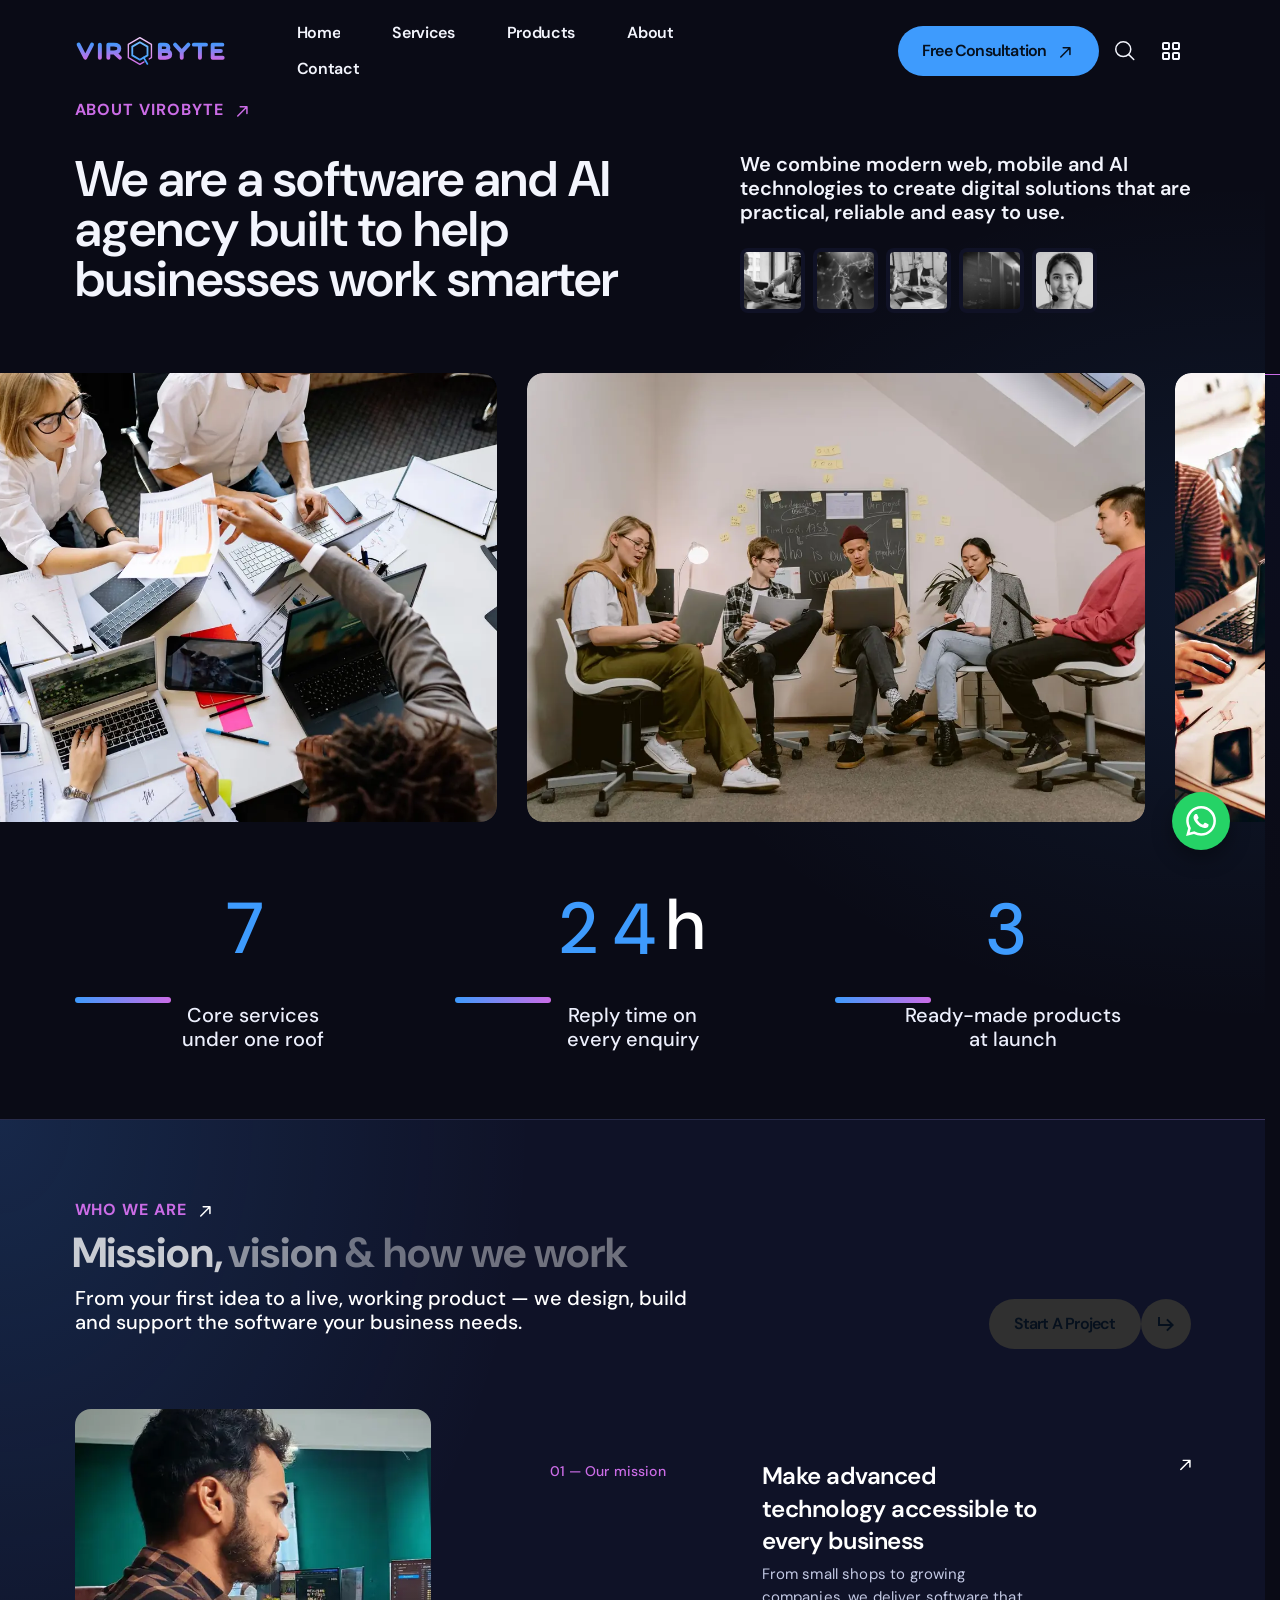
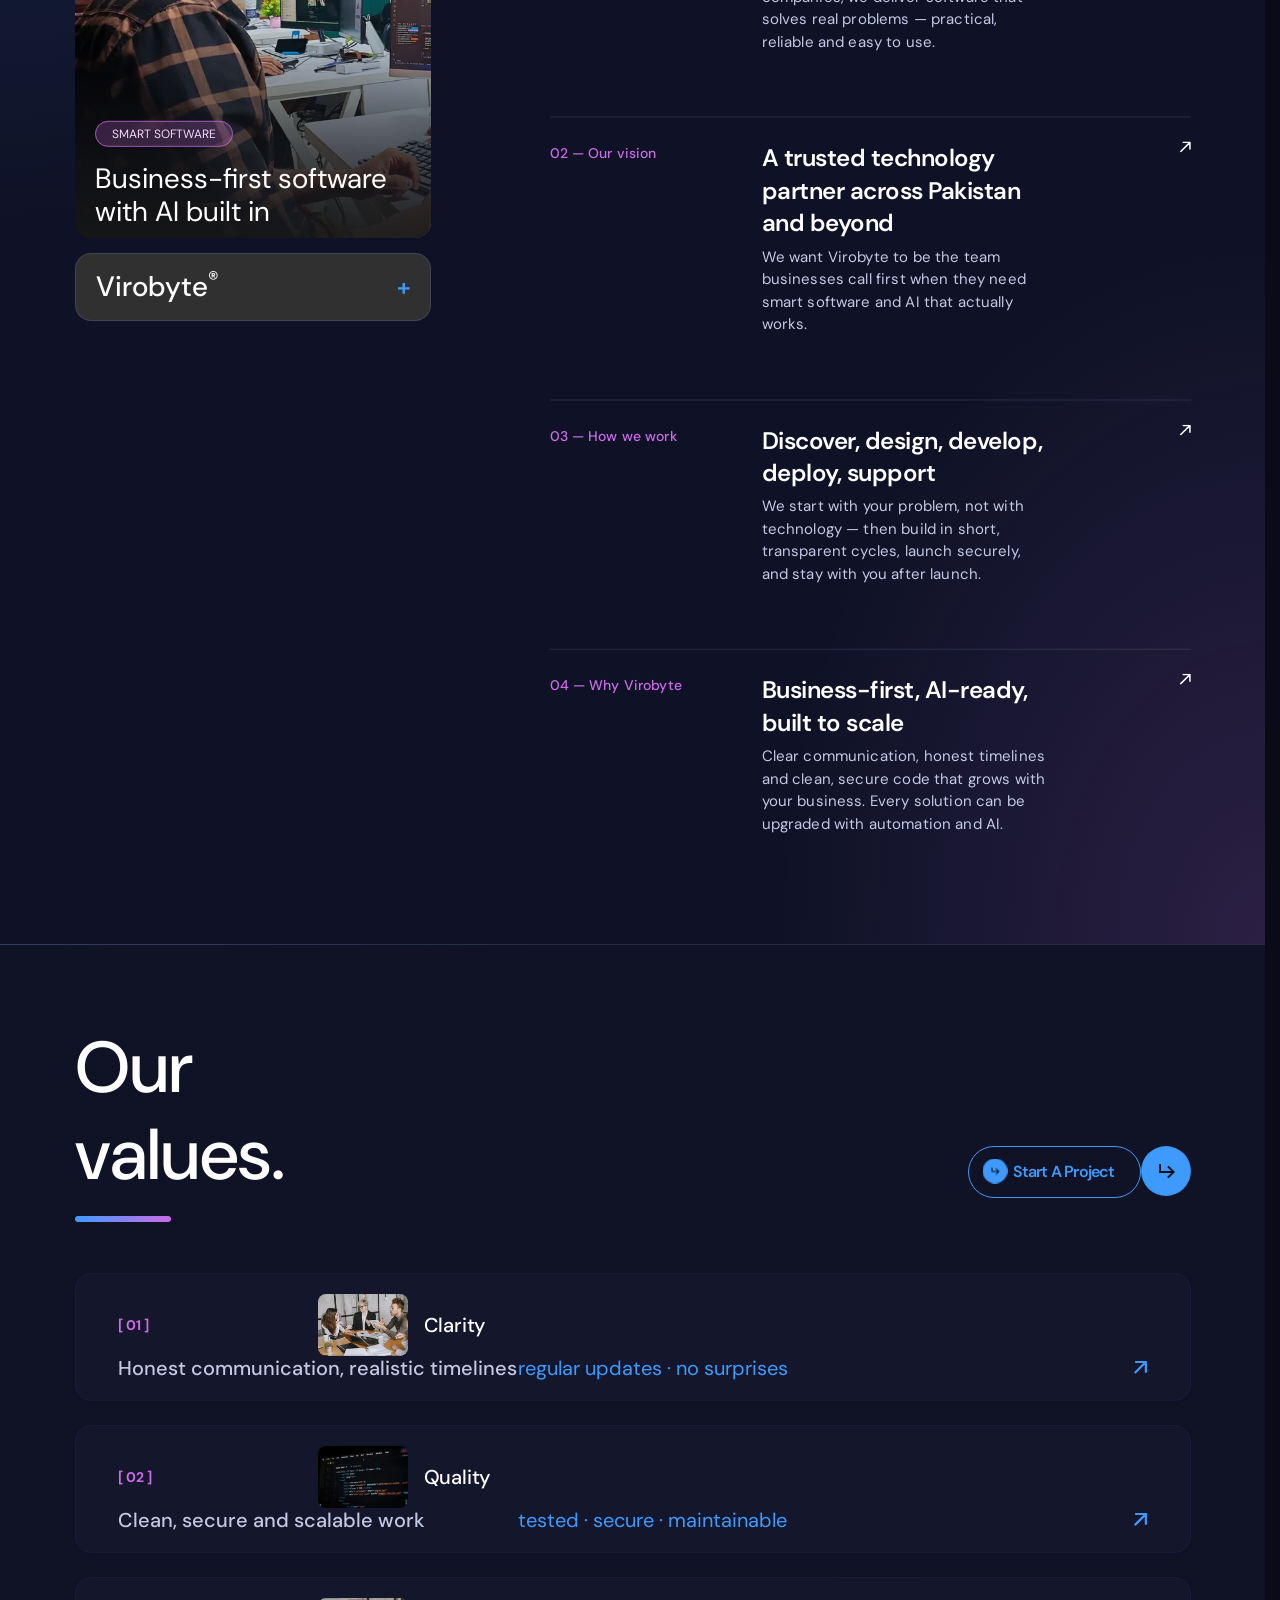
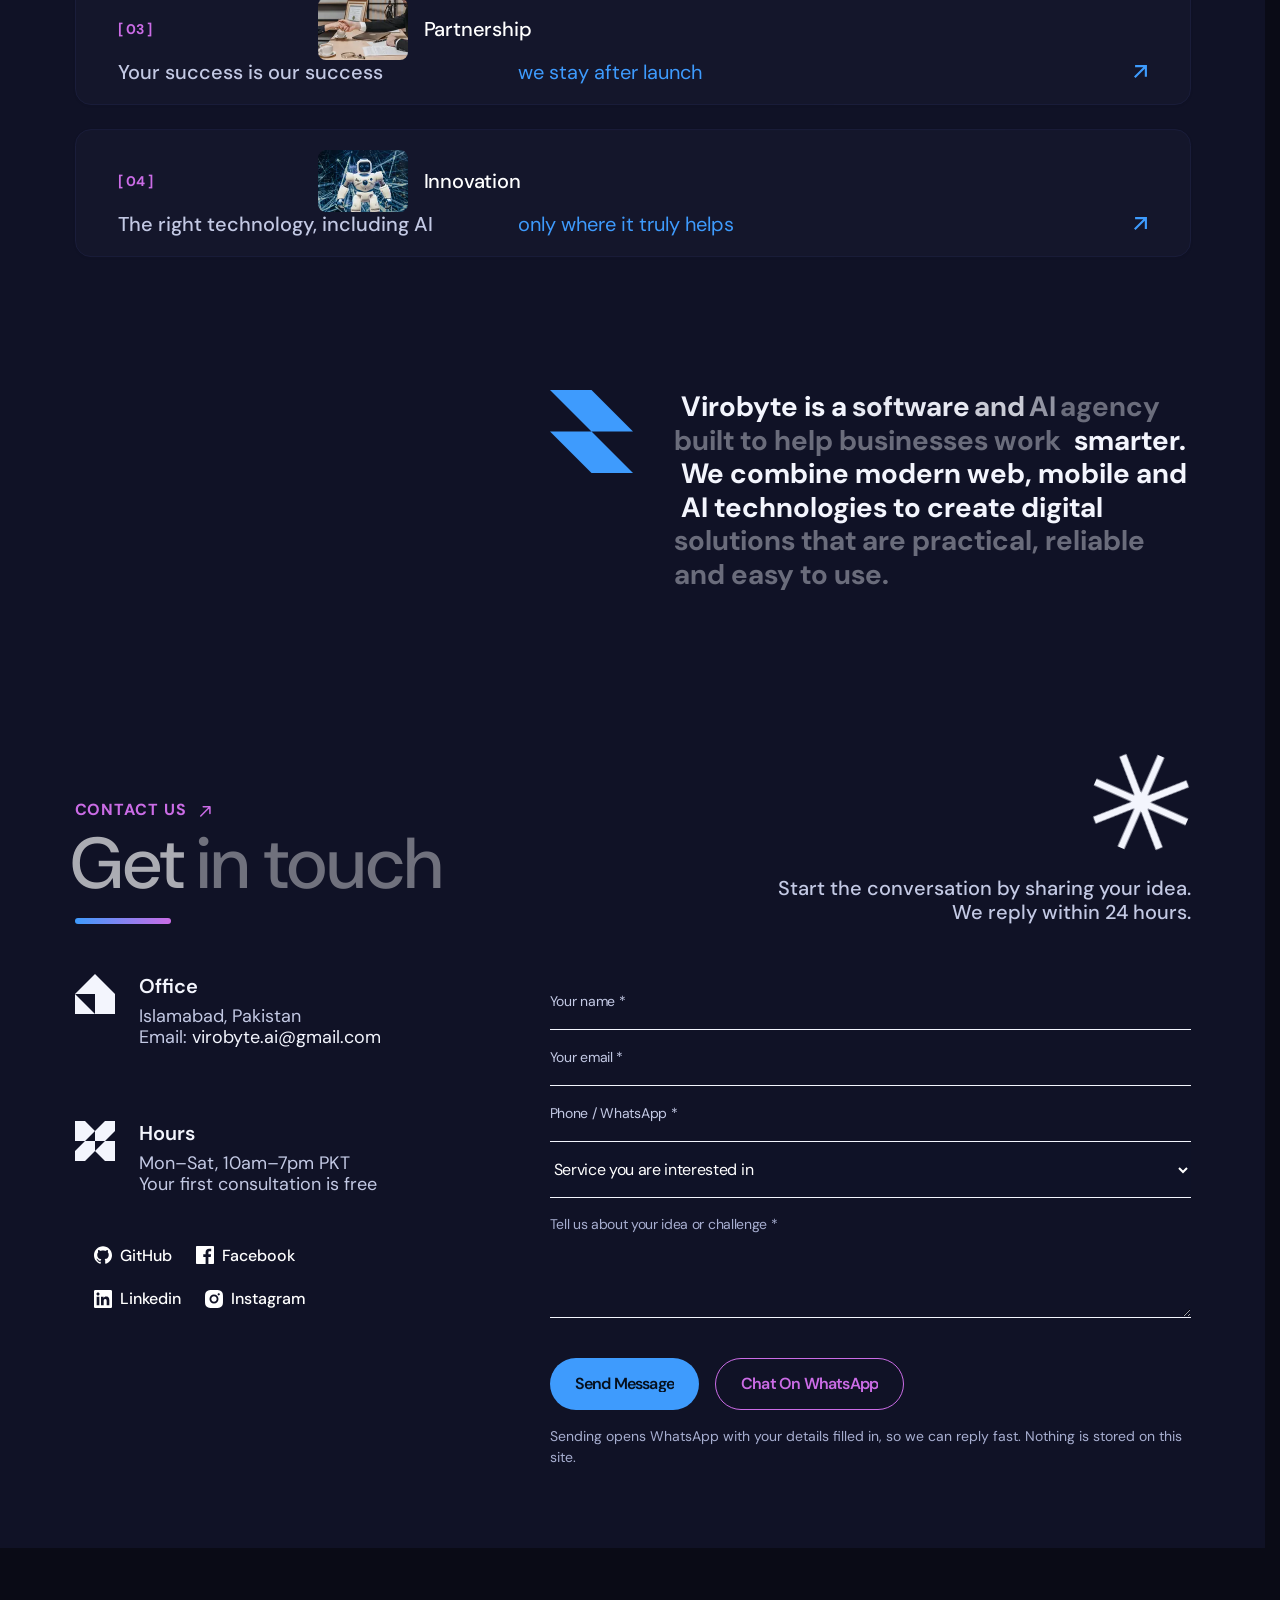
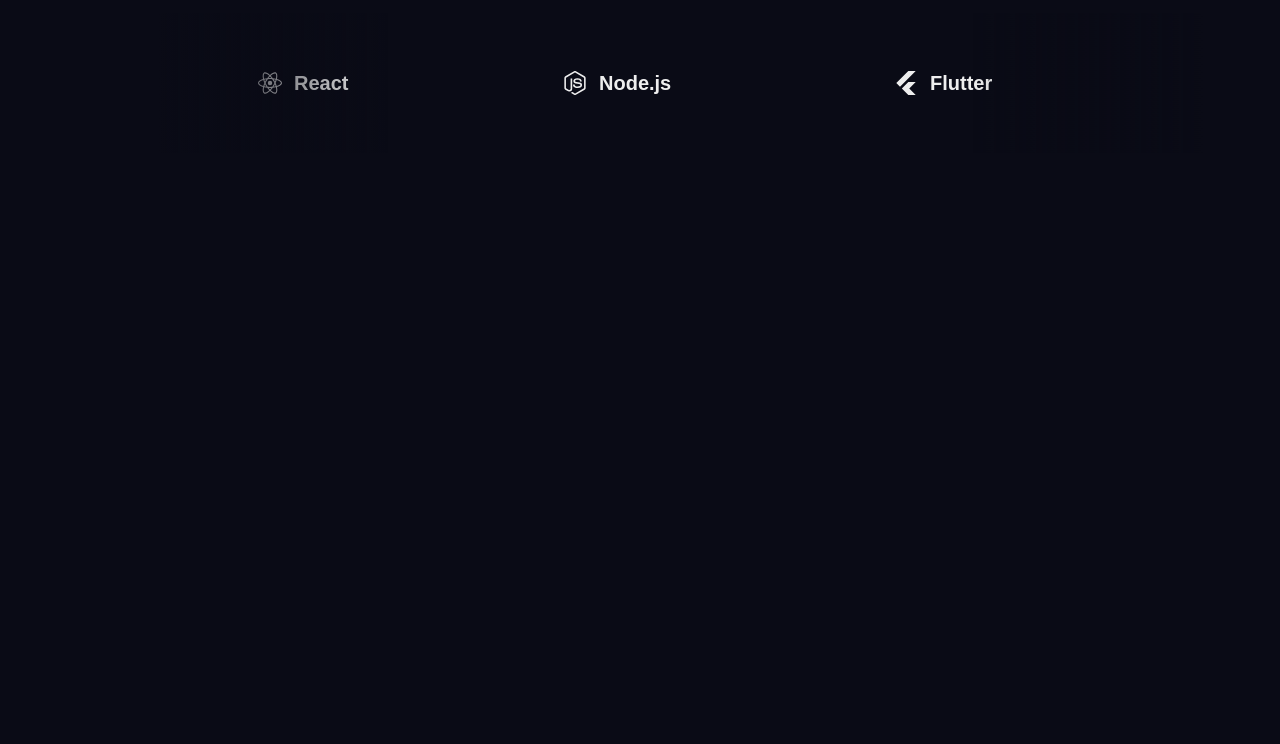
==== commit bb79886b: "Link Facebook, LinkedIn and Instagram profiles site-wide Replace placeholder social hrefs in the men" ====
--- a/about.html
+++ b/about.html
@@ -257,7 +257,7 @@
                         </a>
                     </li>
                     <li>
-                        <a href="#" class="at-offcanvas-social__link" aria-label="Facebook">
+                        <a href="https://www.facebook.com/share/1DpUVNxbm4/?mibextid=wwXIfr" target="_blank" rel="noopener noreferrer" class="at-offcanvas-social__link" aria-label="Facebook">
                             <svg xmlns="http://www.w3.org/2000/svg" width="18" height="18" viewBox="0 0 18 18" fill="none" aria-hidden="true">
                                 <path d="M12.4024 18V11.0344H14.7347L15.0838 8.3265H12.4024V6.59765C12.4024 5.81364 12.62 5.27934 13.7443 5.27934L15.1783 5.27867V2.85676C14.9302 2.82382 14.0791 2.75006 13.0888 2.75006C11.0213 2.75006 9.606 4.01198 9.606 6.32952V8.3265H7.2677V11.0344H9.606V18H1C0.44772 18 0 17.5523 0 17V1C0 0.44772 0.44772 0 1 0H17C17.5523 0 18 0.44772 18 1V17C18 17.5523 17.5523 18 17 18H12.4024Z" fill="currentColor" />
                             </svg>
@@ -265,7 +265,7 @@
                         </a>
                     </li>
                     <li>
-                        <a href="#" class="at-offcanvas-social__link" aria-label="LinkedIn">
+                        <a href="https://www.linkedin.com/company/virobyte/" target="_blank" rel="noopener noreferrer" class="at-offcanvas-social__link" aria-label="LinkedIn">
                             <svg xmlns="http://www.w3.org/2000/svg" width="18" height="18" viewBox="0 0 18 18" fill="none" aria-hidden="true">
                                 <path d="M15.3352 15.339H12.6697V11.1622C12.6697 10.1662 12.6495 8.8845 11.2807 8.8845C9.89102 8.8845 9.67872 9.9683 9.67872 11.0887V15.339H7.01322V6.75H9.57372V7.9207H9.60822C9.96602 7.2457 10.836 6.53325 12.1357 6.53325C14.8365 6.53325 15.336 8.3108 15.336 10.6245L15.3352 15.339ZM4.00275 5.57475C3.14475 5.57475 2.4555 4.88025 2.4555 4.026C2.4555 3.1725 3.1455 2.47875 4.00275 2.47875C4.85775 2.47875 5.55075 3.1725 5.55075 4.026C5.55075 4.88025 4.857 5.57475 4.00275 5.57475ZM5.33925 15.339H2.66625V6.75H5.33925V15.339ZM16.6687 0H1.32825C0.594 0 0 0.5805 0 1.29675V16.7033C0 17.4202 0.594 18 1.32825 18H16.6665C17.4 18 18 17.4202 18 16.7033V1.29675C18 0.5805 17.4 0 16.6665 0H16.6687Z" fill="currentColor" />
                             </svg>
@@ -273,7 +273,7 @@
                         </a>
                     </li>
                     <li>
-                        <a href="#" class="at-offcanvas-social__link" aria-label="Instagram">
+                        <a href="https://www.instagram.com/viro.byte/" target="_blank" rel="noopener noreferrer" class="at-offcanvas-social__link" aria-label="Instagram">
                             <svg xmlns="http://www.w3.org/2000/svg" width="18" height="18" viewBox="0 0 18 18" fill="none" aria-hidden="true">
                                 <path d="M9.92475 0C10.9376 0.00167406 11.4509 0.00703828 11.8945 0.0202418L12.0692 0.025948C12.2709 0.0331213 12.47 0.0421215 12.7101 0.0533719C13.6678 0.0976265 14.3211 0.249129 14.8949 0.471887C15.4881 0.700648 15.9892 1.00966 16.4894 1.50993C16.9889 2.0102 17.298 2.51271 17.5275 3.10448C17.7494 3.67751 17.901 4.33153 17.946 5.28931C17.9567 5.52933 17.9653 5.72841 17.9725 5.93024L17.9781 6.10492C17.9913 6.5484 17.9973 7.06177 17.9992 8.07471L17.9999 8.74577C18 8.82777 18 8.91237 18 8.99967L17.9999 9.25357L17.9994 9.92472C17.9977 10.9376 17.9923 11.451 17.9791 11.8944L17.9734 12.0691C17.9662 12.271 17.9572 12.4701 17.946 12.7101C17.9017 13.6679 17.7494 14.3211 17.5275 14.8949C17.2987 15.4882 16.9889 15.9892 16.4894 16.4895C15.9892 16.989 15.4859 17.298 14.8949 17.5275C14.3211 17.7495 13.6678 17.901 12.7101 17.946C12.47 17.9567 12.2709 17.9654 12.0692 17.9725L11.8945 17.9781C11.4509 17.9914 10.9376 17.9973 9.92475 17.9993L9.25359 18C9.1716 18 9.087 18 8.99969 18H8.7458L8.07464 17.9994C7.06175 17.9977 6.54839 17.9924 6.1049 17.9791L5.93022 17.9734C5.72839 17.9662 5.5293 17.9572 5.2893 17.946C4.33151 17.9018 3.67899 17.7495 3.10448 17.5275C2.51195 17.2988 2.01018 16.989 1.50992 16.4895C1.00965 15.9892 0.701394 15.4859 0.471886 14.8949C0.249129 14.3211 0.0983735 13.6679 0.053372 12.7101C0.0426796 12.4701 0.0339582 12.271 0.026893 12.0691L0.0212318 11.8944C0.00806435 11.451 0.00206123 10.9376 0.000117163 9.92472L0 8.07471C0.00167406 7.06177 0.00702925 6.5484 0.0202327 6.10492L0.0259479 5.93024C0.0331212 5.72841 0.0421216 5.52933 0.053372 5.28931C0.0976175 4.33078 0.249129 3.67825 0.471886 3.10448C0.700638 2.51196 1.00965 2.0102 1.50992 1.50993C2.01018 1.00966 2.51271 0.701396 3.10448 0.471887C3.67825 0.249129 4.33077 0.0983735 5.2893 0.0533719C5.5293 0.0426885 5.72839 0.0339673 5.93022 0.026902L6.1049 0.0212407C6.54839 0.00806417 7.06175 0.00206102 8.07464 0.000116949L9.92475 0ZM8.99969 4.49953C6.51298 4.49953 4.49952 6.51518 4.49952 8.99967C4.49952 11.4864 6.51517 13.4998 8.99969 13.4998C11.4864 13.4998 13.4998 11.4842 13.4998 8.99967C13.4998 6.513 11.4841 4.49953 8.99969 4.49953ZM8.99969 6.2996C10.491 6.2996 11.6998 7.50805 11.6998 8.99967C11.6998 10.4909 10.4913 11.6998 8.99969 11.6998C7.50843 11.6998 6.29958 10.4914 6.29958 8.99967C6.29958 7.50841 7.50798 6.2996 8.99969 6.2996ZM13.7249 3.14949C13.1045 3.14949 12.5998 3.65342 12.5998 4.27376C12.5998 4.89411 13.1037 5.39882 13.7249 5.39882C14.3452 5.39882 14.8499 4.89489 14.8499 4.27376C14.8499 3.65342 14.3443 3.14871 13.7249 3.14949Z" fill="currentColor" />
                             </svg>
@@ -716,7 +716,7 @@
                                                 </a>
                                             </li>
                                             <li>
-                                                <a href="#" class="at-social__link d-flex align-items-center gap-2" aria-label="Facebook">
+                                                <a href="https://www.facebook.com/share/1DpUVNxbm4/?mibextid=wwXIfr" target="_blank" rel="noopener noreferrer" class="at-social__link d-flex align-items-center gap-2" aria-label="Facebook">
                                                     <svg xmlns="http://www.w3.org/2000/svg" width="18" height="18" viewBox="0 0 18 18" fill="none" aria-hidden="true">
                                                         <path d="M12.4024 18V11.0344H14.7347L15.0838 8.3265H12.4024V6.59765C12.4024 5.81364 12.62 5.27934 13.7443 5.27934L15.1783 5.27867V2.85676C14.9302 2.82382 14.0791 2.75006 13.0888 2.75006C11.0213 2.75006 9.606 4.01198 9.606 6.32952V8.3265H7.2677V11.0344H9.606V18H1C0.44772 18 0 17.5523 0 17V1C0 0.44772 0.44772 0 1 0H17C17.5523 0 18 0.44772 18 1V17C18 17.5523 17.5523 18 17 18H12.4024Z" fill="currentColor"></path>
                                                     </svg>
@@ -724,7 +724,7 @@
                                                 </a>
                                             </li>
                                             <li>
-                                                <a href="#" class="at-social__link d-flex align-items-center gap-2" aria-label="LinkedIn">
+                                                <a href="https://www.linkedin.com/company/virobyte/" target="_blank" rel="noopener noreferrer" class="at-social__link d-flex align-items-center gap-2" aria-label="LinkedIn">
                                                     <svg xmlns="http://www.w3.org/2000/svg" width="18" height="18" viewBox="0 0 18 18" fill="none" aria-hidden="true">
                                                         <path d="M15.3352 15.339H12.6697V11.1622C12.6697 10.1662 12.6495 8.8845 11.2807 8.8845C9.89102 8.8845 9.67872 9.9683 9.67872 11.0887V15.339H7.01322V6.75H9.57372V7.9207H9.60822C9.96602 7.2457 10.836 6.53325 12.1357 6.53325C14.8365 6.53325 15.336 8.3108 15.336 10.6245L15.3352 15.339ZM4.00275 5.57475C3.14475 5.57475 2.4555 4.88025 2.4555 4.026C2.4555 3.1725 3.1455 2.47875 4.00275 2.47875C4.85775 2.47875 5.55075 3.1725 5.55075 4.026C5.55075 4.88025 4.857 5.57475 4.00275 5.57475ZM5.33925 15.339H2.66625V6.75H5.33925V15.339ZM16.6687 0H1.32825C0.594 0 0 0.5805 0 1.29675V16.7033C0 17.4202 0.594 18 1.32825 18H16.6665C17.4 18 18 17.4202 18 16.7033V1.29675C18 0.5805 17.4 0 16.6665 0H16.6687Z" fill="currentColor"></path>
                                                     </svg>
@@ -732,7 +732,7 @@
                                                 </a>
                                             </li>
                                             <li>
-                                                <a href="#" class="at-social__link d-flex align-items-center gap-2" aria-label="Instagram">
+                                                <a href="https://www.instagram.com/viro.byte/" target="_blank" rel="noopener noreferrer" class="at-social__link d-flex align-items-center gap-2" aria-label="Instagram">
                                                     <svg xmlns="http://www.w3.org/2000/svg" width="18" height="18" viewBox="0 0 18 18" fill="none" aria-hidden="true">
                                                         <path d="M9.92475 0C10.9376 0.00167406 11.4509 0.00703828 11.8945 0.0202418L12.0692 0.025948C12.2709 0.0331213 12.47 0.0421215 12.7101 0.0533719C13.6678 0.0976265 14.3211 0.249129 14.8949 0.471887C15.4881 0.700648 15.9892 1.00966 16.4894 1.50993C16.9889 2.0102 17.298 2.51271 17.5275 3.10448C17.7494 3.67751 17.901 4.33153 17.946 5.28931C17.9567 5.52933 17.9653 5.72841 17.9725 5.93024L17.9781 6.10492C17.9913 6.5484 17.9973 7.06177 17.9992 8.07471L17.9999 8.74577C18 8.82777 18 8.91237 18 8.99967L17.9999 9.25357L17.9994 9.92472C17.9977 10.9376 17.9923 11.451 17.9791 11.8944L17.9734 12.0691C17.9662 12.271 17.9572 12.4701 17.946 12.7101C17.9017 13.6679 17.7494 14.3211 17.5275 14.8949C17.2987 15.4882 16.9889 15.9892 16.4894 16.4895C15.9892 16.989 15.4859 17.298 14.8949 17.5275C14.3211 17.7495 13.6678 17.901 12.7101 17.946C12.47 17.9567 12.2709 17.9654 12.0692 17.9725L11.8945 17.9781C11.4509 17.9914 10.9376 17.9973 9.92475 17.9993L9.25359 18C9.1716 18 9.087 18 8.99969 18H8.7458L8.07464 17.9994C7.06175 17.9977 6.54839 17.9924 6.1049 17.9791L5.93022 17.9734C5.72839 17.9662 5.5293 17.9572 5.2893 17.946C4.33151 17.9018 3.67899 17.7495 3.10448 17.5275C2.51195 17.2988 2.01018 16.989 1.50992 16.4895C1.00965 15.9892 0.701394 15.4859 0.471886 14.8949C0.249129 14.3211 0.0983735 13.6679 0.053372 12.7101C0.0426796 12.4701 0.0339582 12.271 0.026893 12.0691L0.0212318 11.8944C0.00806435 11.451 0.00206123 10.9376 0.000117163 9.92472L0 8.07471C0.00167406 7.06177 0.00702925 6.5484 0.0202327 6.10492L0.0259479 5.93024C0.0331212 5.72841 0.0421216 5.52933 0.053372 5.28931C0.0976175 4.33078 0.249129 3.67825 0.471886 3.10448C0.700638 2.51196 1.00965 2.0102 1.50992 1.50993C2.01018 1.00966 2.51271 0.701396 3.10448 0.471887C3.67825 0.249129 4.33077 0.0983735 5.2893 0.0533719C5.5293 0.0426885 5.72839 0.0339673 5.93022 0.026902L6.1049 0.0212407C6.54839 0.00806417 7.06175 0.00206102 8.07464 0.000116949L9.92475 0ZM8.99969 4.49953C6.51298 4.49953 4.49952 6.51518 4.49952 8.99967C4.49952 11.4864 6.51517 13.4998 8.99969 13.4998C11.4864 13.4998 13.4998 11.4842 13.4998 8.99967C13.4998 6.513 11.4841 4.49953 8.99969 4.49953ZM8.99969 6.2996C10.491 6.2996 11.6998 7.50805 11.6998 8.99967C11.6998 10.4909 10.4913 11.6998 8.99969 11.6998C7.50843 11.6998 6.29958 10.4914 6.29958 8.99967C6.29958 7.50841 7.50798 6.2996 8.99969 6.2996ZM13.7249 3.14949C13.1045 3.14949 12.5998 3.65342 12.5998 4.27376C12.5998 4.89411 13.1037 5.39882 13.7249 5.39882C14.3452 5.39882 14.8499 4.89489 14.8499 4.27376C14.8499 3.65342 14.3443 3.14871 13.7249 3.14949Z" fill="currentColor"></path>
                                                     </svg>
@@ -962,19 +962,19 @@
                             <p class="footer-2-follow-label text-white opacity-50 text-uppercase small mb-3">Follow Us</p>
                             <div class="at-footer-widget at-footer-link">
                                 <div class="at-hero-social">
-                                    <a href="#">
+                                    <a href="https://www.linkedin.com/company/virobyte/" target="_blank" rel="noopener noreferrer">
                                         LinkedIn
                                         <svg xmlns="http://www.w3.org/2000/svg" width="9" height="10" viewBox="0 0 9 10" fill="none">
                                             <path d="M5.62494 9.99994L0.562517 10L0.5625 8.75003L4.49994 8.74996L4.5 2.39273L2.27828 4.86124L1.48278 3.97739L5.0625 0L8.64225 3.97739L7.84676 4.86124L5.625 2.3927L5.62494 9.99994Z" fill="currentColor" />
                                         </svg>
                                     </a>
-                                    <a href="#">
+                                    <a href="https://www.facebook.com/share/1DpUVNxbm4/?mibextid=wwXIfr" target="_blank" rel="noopener noreferrer">
                                         Facebook
                                         <svg xmlns="http://www.w3.org/2000/svg" width="9" height="10" viewBox="0 0 9 10" fill="none">
                                             <path d="M5.62494 9.99994L0.562517 10L0.5625 8.75003L4.49994 8.74996L4.5 2.39273L2.27828 4.86124L1.48278 3.97739L5.0625 0L8.64225 3.97739L7.84676 4.86124L5.625 2.3927L5.62494 9.99994Z" fill="currentColor" />
                                         </svg>
                                     </a>
-                                    <a href="#">
+                                    <a href="https://www.instagram.com/viro.byte/" target="_blank" rel="noopener noreferrer">
                                         Instagram
                                         <svg xmlns="http://www.w3.org/2000/svg" width="9" height="10" viewBox="0 0 9 10" fill="none">
                                             <path d="M5.62494 9.99994L0.562517 10L0.5625 8.75003L4.49994 8.74996L4.5 2.39273L2.27828 4.86124L1.48278 3.97739L5.0625 0L8.64225 3.97739L7.84676 4.86124L5.625 2.3927L5.62494 9.99994Z" fill="currentColor" />
